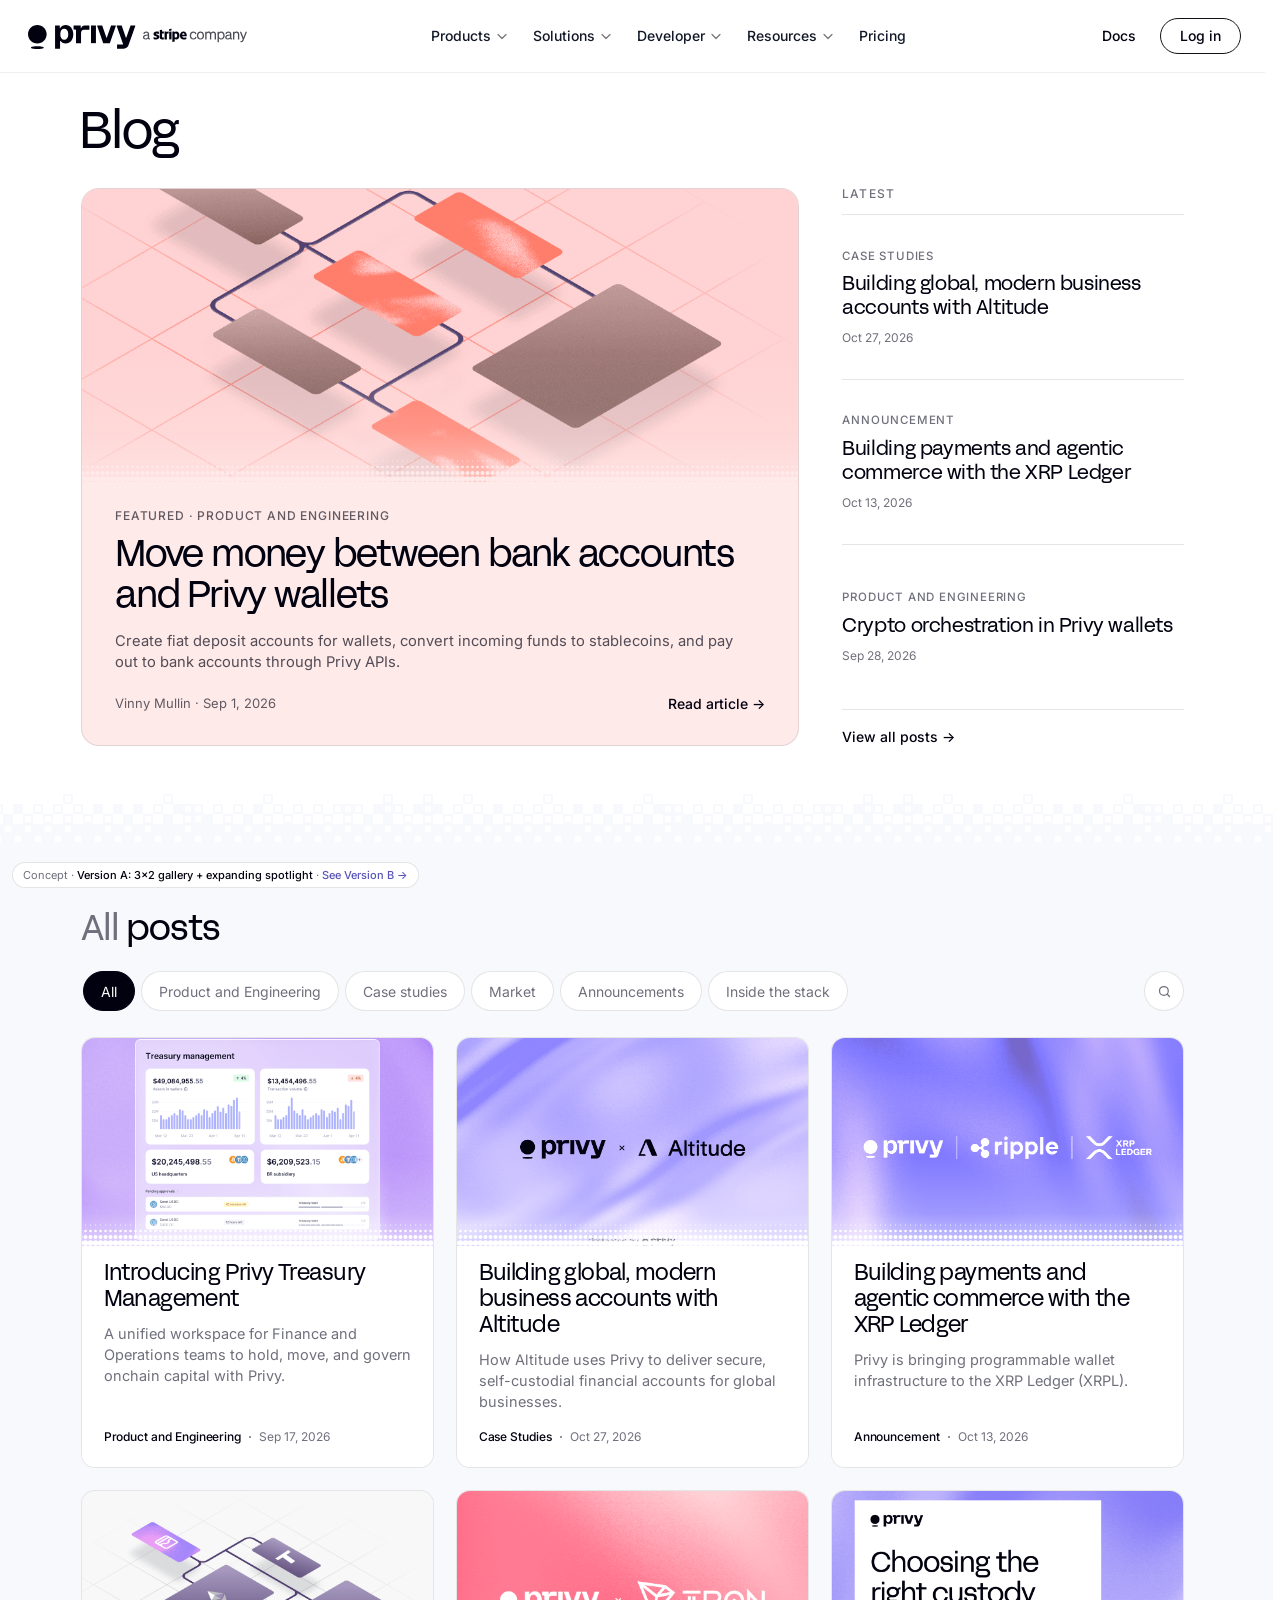
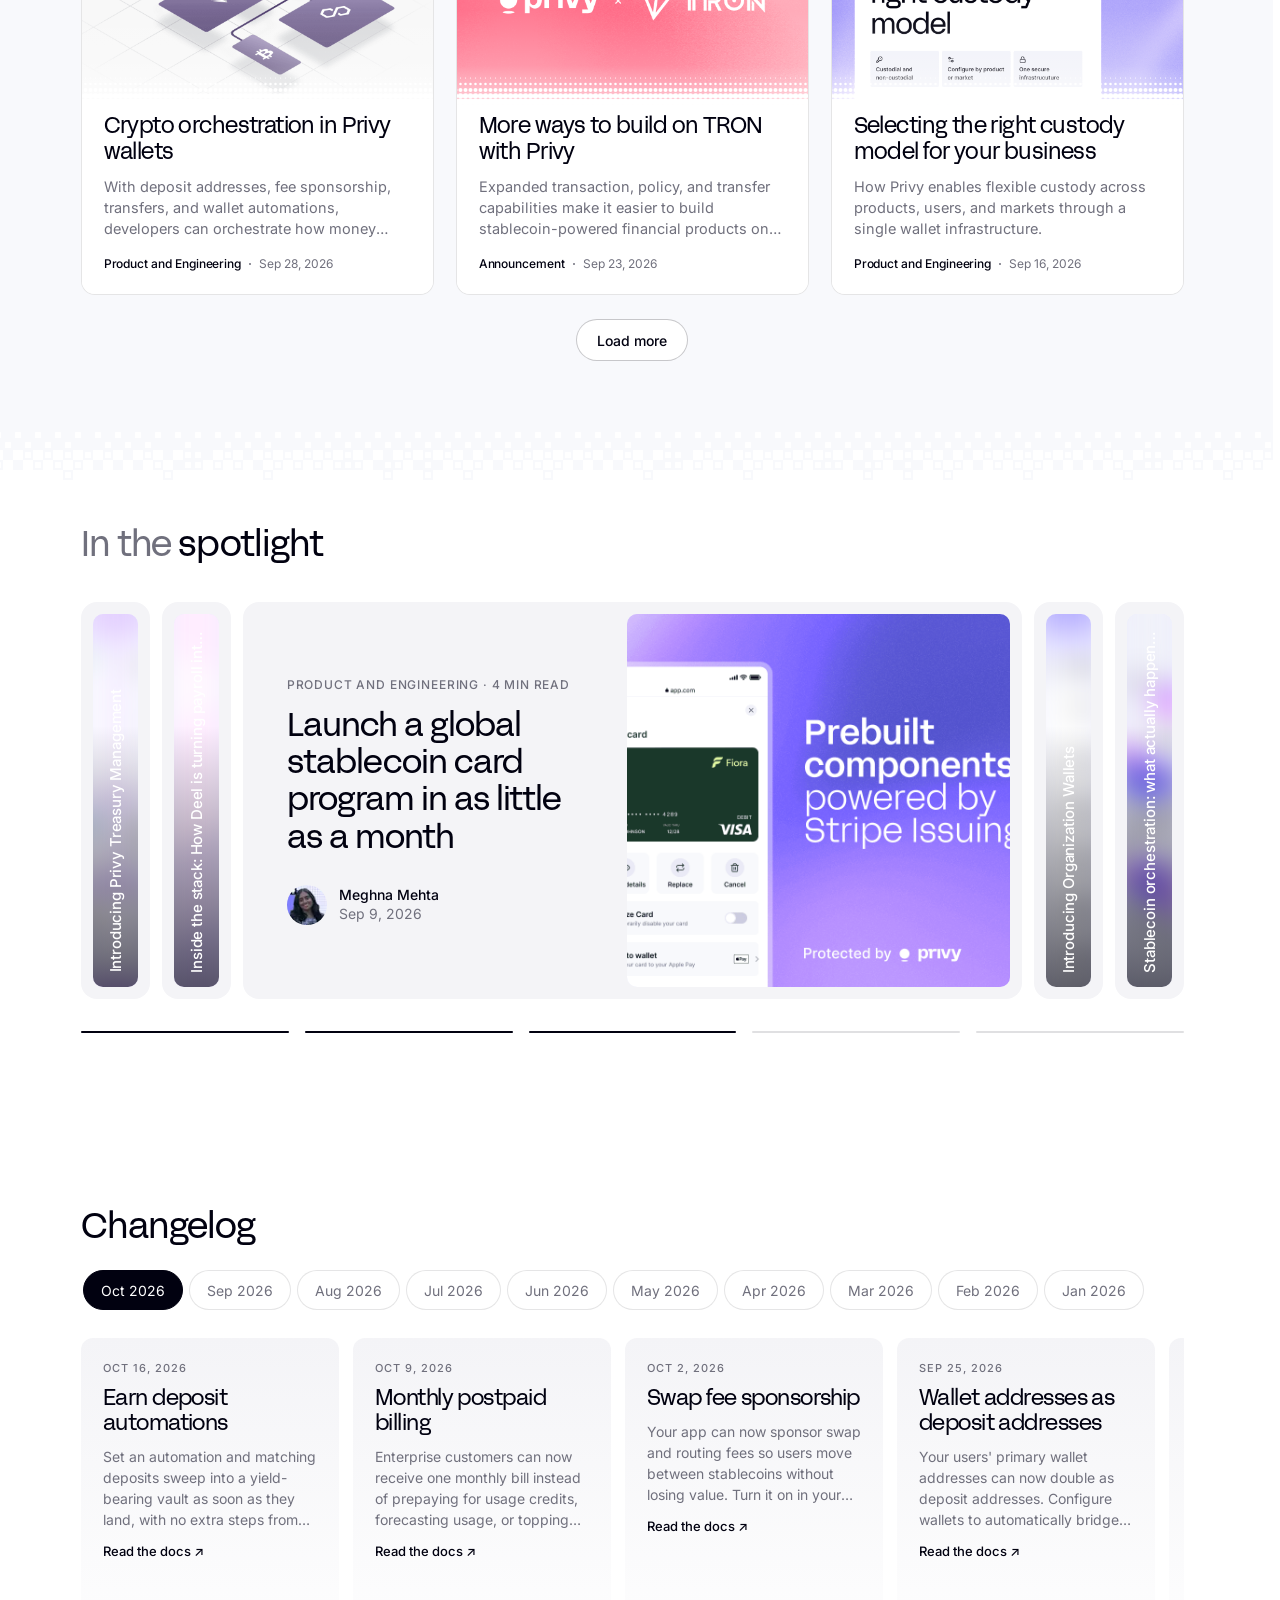
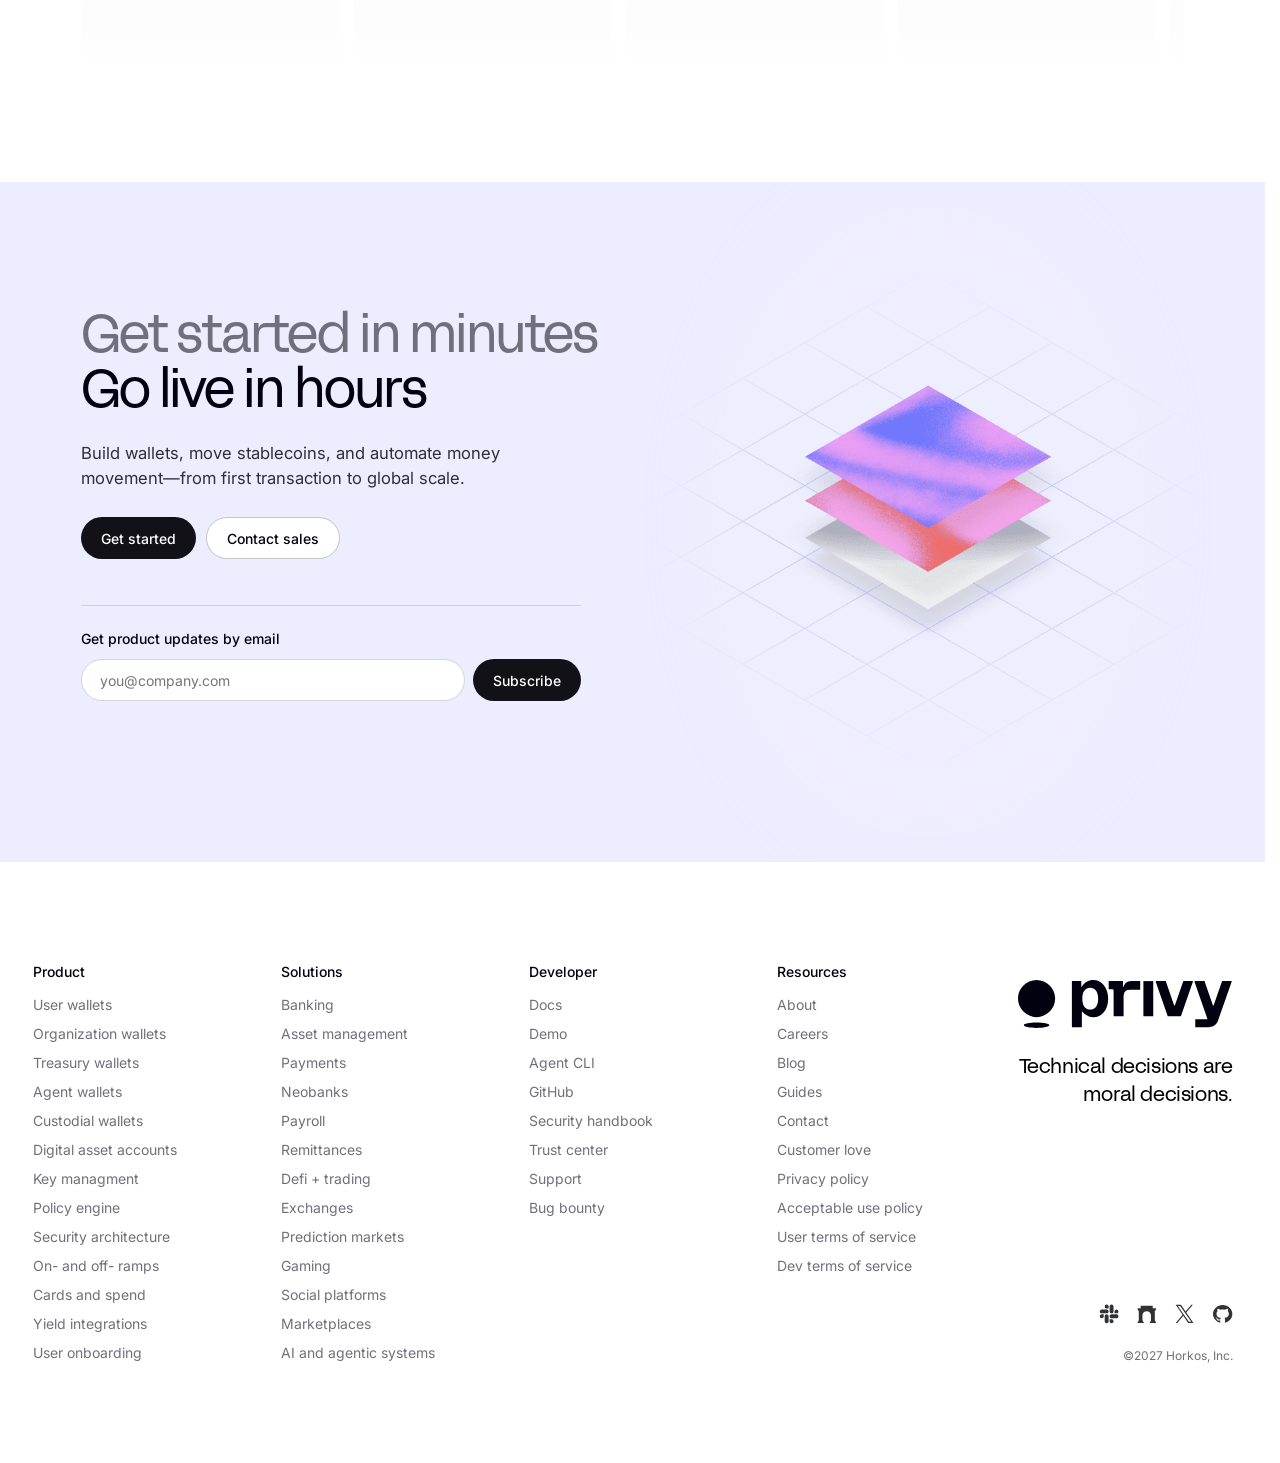
==== index.html @ 44b0c383 "Version A (3x2 gallery + expanding spotlight) and Version B (bento gallery + static spotlight) Built" ====
<!doctype html>
<html lang="en">
<head>
<meta charset="utf-8">
<meta name="viewport" content="width=device-width,initial-scale=1">
<meta name="robots" content="noindex,nofollow">
<title>Privy Blog: Version A</title>
<link rel="icon" href="data:image/svg+xml,%3Csvg xmlns='http://www.w3.org/2000/svg' viewBox='0 0 24 24'%3E%3Ccircle cx='12' cy='10' r='9' fill='%23010110'/%3E%3Cellipse cx='12' cy='22.5' rx='6' ry='1.5' fill='%23010110'/%3E%3C/svg%3E">
<link rel="preconnect" href="https://fonts.googleapis.com">
<link rel="preconnect" href="https://fonts.gstatic.com" crossorigin>
<link href="https://fonts.googleapis.com/css2?family=Inter:wght@400;500;600&display=swap" rel="stylesheet">
<style>
/* FFF Acid Grotesk is loaded from the same file privy.io uses */
@font-face{font-family:"Acid";font-weight:400;font-display:swap;src:url("assets/ext/c9b68c16aaaf.woff2") format("woff2")}
@font-face{font-family:"Acid";font-weight:700;font-display:swap;src:url("assets/ext/5e2c094ff895.woff2") format("woff2")}
:root{
  --ink:#010110;--btn:#111117;--muted:#70707d;--body:#2e2e3d;--line:rgba(1,1,16,.1);
  --soft:#f8f9fc;--wash:#ebecff;--peri:#756dff;--deep:#5954b8;--light:#b9b4f5;--coral:#ff8170;
  --pad:clamp(16px,3.4vw,48px);--content:min(1280px,calc(100vw - 2*var(--pad) - clamp(40px,7vw,120px)));--ease:cubic-bezier(.16,1,.3,1);
  --display:"Acid","Helvetica Neue",Arial,sans-serif;--sans:Inter,system-ui,-apple-system,"Segoe UI",sans-serif;
}
*{box-sizing:border-box}
html{-webkit-text-size-adjust:100%}
body{margin:0;background:#fff;color:var(--ink);font:400 16px/1.5 var(--sans);-webkit-font-smoothing:antialiased;overflow-x:clip}
a{color:inherit;text-decoration:none}
img{display:block;max-width:100%}
button,input{font:inherit;color:inherit}
button{background:none;border:0;padding:0;cursor:pointer}
h1,h2,h3{font-family:var(--display);font-weight:400;margin:0;letter-spacing:-.03em}
p{margin:0}
:focus-visible{outline:2px solid var(--peri);outline-offset:3px;border-radius:4px}
.sr{position:absolute;width:1px;height:1px;overflow:hidden;clip:rect(0 0 0 0);white-space:nowrap}

/* buttons */
.btn{display:inline-flex;align-items:center;justify-content:center;gap:8px;height:42px;padding:0 20px;border-radius:100px;font-size:14px;font-weight:500;white-space:nowrap;transition:transform .5s var(--ease),background .25s,color .25s,border-color .25s}
.btn:hover{transform:translateY(-1px)}
.btn.dark{background:var(--btn);color:#fff}
.btn.dark:hover{background:var(--deep)}
.btn.line{border:1px solid rgba(1,1,16,.22);background:#fff}
.btn.line:hover{border-color:var(--ink)}
.arrow{display:inline-block;transition:transform .5s var(--ease)}
a:hover>.arrow,button:hover>.arrow,.pcard:hover .arrow{transform:translateX(4px)}

/* nav: matches privy.io (measured at 1440px) */
.nav{position:absolute;inset:0 0 auto 0;z-index:50;height:73px;display:flex;align-items:center;justify-content:space-between;padding:0 24px 0 28px;background:#fff;border-bottom:1px solid rgba(0,0,0,.06)}
.nav .logo{margin-top:2px}
.nav .logo svg{display:block;width:219px;height:24px}
@media(min-width:1040px){.nav>nav{margin-right:12px}}
.nav>nav>ul{display:flex;gap:24px;list-style:none;margin:0;padding:0}
.nl{display:inline-flex;align-items:center;gap:4px;height:73px;font:500 14px/20px var(--sans);color:#111827;transition:color .2s}
.nl svg{width:14px;height:14px;transition:transform .25s var(--ease)}
.nav.has-open .nl{color:#a3a3a3}
.nav.has-open .ni.open .nl{color:#111827}
.ni.open .nl svg{transform:rotate(180deg)}
.nav .side{display:flex;align-items:center;gap:24px}
.nav .docs{font:500 14px/14px var(--sans);color:#010110}
.login{display:inline-flex;align-items:center;justify-content:center;width:81px;height:36px;border-radius:100px;border:1px solid #111117;background:#fff;font:500 14px/14px var(--sans);color:#010110;transition:background .2s,color .2s}
.login:hover{background:#111117;color:#fff}
.mega{position:absolute;left:0;right:0;top:100%;background:#fff;border-bottom:1px solid rgba(0,0,0,.06);opacity:0;visibility:hidden;transform:translateY(-4px);transition:opacity .16s,transform .3s var(--ease),visibility .16s;z-index:2}
.ni.open .mega{opacity:1;visibility:visible;transform:none}
.mgrid{display:grid;grid-template-columns:var(--cols)}
.mcol{border-right:1px solid rgba(0,0,0,.06);min-width:0;display:flex;flex-direction:column}
.mcol:last-child{border-right:0}
.mcol h6{margin:0;padding:24px 24px 20px;font:600 12px/20px var(--sans);letter-spacing:1px;text-transform:uppercase;color:#737373;border-bottom:1px solid rgba(0,0,0,.06)}
.mcol:first-child h6,.mcol:first-child .mi{padding-left:32px}
.mi{display:block;padding:16px 24px 20px;transition:background .15s}
.mi:hover{background:#f8f9fc}
.mi b{display:block;font:500 14px/20px var(--sans);color:#111827}
.mi span{display:block;margin-top:2px;font:400 13px/20px var(--sans);color:#737373}
.promos{display:grid;grid-template-columns:1fr 1fr;flex:1}
.promo{display:block;padding:24px}
.promo img{width:100%;aspect-ratio:1.8;object-fit:cover;border-radius:8px;transition:transform .8s var(--ease)}
.promo:hover img{transform:scale(1.02)}
.promo b{display:block;margin-top:20px;font:400 18px/28px var(--sans);letter-spacing:-.2px;color:#010110}
.promo span{display:block;margin-top:4px;font:400 14px/24px var(--sans);color:#737373}
.mstrip{display:flex;align-items:center;gap:12px;min-height:52px;padding:0 24px;background:#f8f9fc;border-top:1px solid rgba(0,0,0,.06);font:500 14px/20px var(--sans);color:#111117}
.mstrip.full{display:block;grid-column:1/-1;padding:16px 32px 20px}
.mstrip.full span{display:block;margin-top:2px;font:400 13px/20px var(--sans);color:#737373}
.scrim{position:fixed;inset:0;z-index:40;background:rgba(1,1,16,.2);opacity:0;pointer-events:none;transition:opacity .2s}
.scrim.on{opacity:1}
.menu{display:none;width:36px;height:36px;border-radius:50%;place-items:center;flex:none}
.menu i{display:block;width:16px;height:1.5px;background:var(--ink);box-shadow:0 5px 0 var(--ink),0 -5px 0 var(--ink)}
.nav .only-menu{display:none}
@media(max-width:1039px){
  .nav .logo svg{width:183px;height:20px}
  .menu{display:grid}
  .nav>nav{position:absolute;left:0;right:0;top:100%;max-height:calc(100vh - 73px);overflow:auto;background:#fff;border-bottom:1px solid rgba(0,0,0,.06);padding:4px 0 12px;display:none}
  .nav.open>nav{display:block}
  .nav>nav>ul{flex-direction:column;gap:0}
  .nl{display:flex;justify-content:space-between;width:100%;height:46px;padding:0 var(--pad);font-size:16px}
  .nav.has-open .nl{color:#111827}
  .mega{position:static;display:none;opacity:1;visibility:visible;transform:none;border:0;background:var(--soft)}
  .ni.open .mega{display:block}
  .mgrid{display:block}
  .mcol{border:0}
  .mcol h6,.mcol:first-child h6{padding:14px var(--pad) 4px;border:0}
  .mi,.mcol:first-child .mi{padding:9px var(--pad)}
  .promo-col,.mstrip{display:none}
  .mstrip.full{display:block;background:none;border:0;padding:9px var(--pad)}
  .nav .only-menu{display:block}
  .nav .only-menu a{display:block;padding:12px var(--pad);font:500 16px/22px var(--sans);color:#111827}
  .scrim{display:none}
}
@media(max-width:560px){.nav{padding:0 12px 0 16px}.nav .docs,.nav .login{display:none}.nav .logo svg{width:164px;height:18px}}
@media(min-width:561px) and (max-width:1039px){.nav .only-menu{display:none}.nav .side{gap:14px}}

/* shared post card: flipped from privy's customer cards. image on top, halftone + fade into white text, hairline border */
.art{position:relative;overflow:hidden;background:var(--wash)}
.art img{position:absolute;left:0;top:0;width:100%;height:100%;object-fit:cover;object-position:50% 50%;transform-origin:50% 40%;transition:transform 1.2s var(--ease)}
.art::after{content:"";position:absolute;inset:auto 0 0 0;height:46%;background:linear-gradient(to bottom,rgba(255,255,255,0),rgba(255,255,255,.22) 55%,rgba(255,255,255,.72) 100%);z-index:1}
.art::before{content:"";position:absolute;inset:auto 0 -1px 0;height:37px;background:#fff;-webkit-mask:var(--halftone) repeat-x bottom/10px 37px;mask:var(--halftone) repeat-x bottom/10px 37px;z-index:2}
.panel{position:relative;z-index:3;background:#fff;color:var(--ink)}
.pcard{position:relative;display:flex;flex-direction:column;background:#fff;border:1px solid var(--line);border-radius:14px;overflow:hidden;color:var(--ink);transition:border-color .3s}
.pcard:hover{border-color:rgba(1,1,16,.28)}
.pcard:hover .art img{transform:scale(1.035)}
.pcard .art{flex:1 1 auto;min-height:0}
.sheet .art img{height:113%}
.tag{display:inline-flex;align-items:center;gap:7px;font-size:12px;font-weight:500;letter-spacing:-.005em}
.date{font-size:12px;color:var(--muted)}
.meta{display:flex;align-items:center;gap:8px;flex-wrap:wrap}
.meta i{width:2px;height:2px;border-radius:50%;background:var(--muted)}

/* top section: title, one featured card, text-only latest list */
#spot{position:relative;background:#fff;overflow:hidden;padding:clamp(100px,12vh,112px) 0 76px}
#field{position:absolute;inset:0;width:100%;height:100%;display:block}
.top{position:relative;z-index:3;width:var(--content);margin:0 auto clamp(20px,2.8vh,28px);pointer-events:none}
.top h1{font-size:clamp(40px,4vw,58px);line-height:1.08;letter-spacing:-.035em;margin-left:-.03em}
.herogrid{position:relative;z-index:2;width:var(--content);margin:0 auto;display:grid;grid-template-columns:minmax(0,2.1fr) minmax(0,1fr);gap:clamp(28px,3.4vw,48px);align-items:stretch}
.fcard{--c:#feeae9;display:flex;flex-direction:column;overflow:hidden;border-radius:18px;border:1px solid var(--line);background:var(--c);color:var(--ink);cursor:pointer;transition:border-color .3s}
.fcard:hover{border-color:rgba(1,1,16,.28)}
.fcard:hover .art img{transform:scale(1.025)}
.fcard .art{flex:none;aspect-ratio:2.35;background:var(--c)}
.fcard .art::after{background:linear-gradient(to bottom,transparent,color-mix(in srgb,var(--c) 22%,transparent) 55%,color-mix(in srgb,var(--c) 72%,transparent))}
.fcard .art::before{background:var(--c)}
.ftext{padding:clamp(10px,1vw,14px) clamp(22px,2.6vw,36px) clamp(22px,2.4vw,32px)}
.eyebrow{font-size:12px;font-weight:500;letter-spacing:.07em;text-transform:uppercase;color:rgba(1,1,16,.62)}
.ftext h3{font-size:clamp(28px,2.9vw,40px);line-height:1.1;letter-spacing:-.033em;margin:12px 0 12px}
.ftext p{font-size:clamp(14px,1.15vw,16px);line-height:1.45;color:rgba(1,1,16,.68);max-width:42em}
.ffoot{display:flex;align-items:center;justify-content:space-between;gap:14px;flex-wrap:wrap;margin-top:20px;font-size:13px;color:rgba(1,1,16,.62)}
.ffoot .readmore{font-size:14px;font-weight:500;color:var(--ink);white-space:nowrap}
.latest{display:flex;flex-direction:column;min-width:0}
.latest>h2{font:500 12px/1 var(--sans);letter-spacing:.09em;text-transform:uppercase;color:var(--muted);padding:0 0 14px;border-bottom:1px solid var(--line)}
.litem{display:flex;flex-direction:column;justify-content:center;flex:1 1 0;padding:clamp(14px,1.4vw,18px) 0;border-bottom:1px solid var(--line);color:var(--ink);cursor:pointer}
.litem .eyebrow{color:var(--muted);font-size:11.5px}
.litem h3{font-size:clamp(18px,1.55vw,22px);line-height:1.22;letter-spacing:-.02em;margin:8px 0 8px;transition:color .2s}
.litem:hover h3{color:var(--deep)}
.litem .date{display:block}
.viewall{display:block;padding-top:clamp(14px,1.4vw,18px);font-size:14px;font-weight:500;line-height:1.3}
@media(max-width:900px){.herogrid{grid-template-columns:1fr}.fcard .art{aspect-ratio:1.7}}
@media(max-width:760px){:root{--content:calc(100vw - 2*var(--pad))}}

/* posts: flat bento */
#wall{padding:clamp(28px,3.4vw,48px) 0 clamp(48px,6vw,80px);width:var(--content);margin:0 auto}
.wrow{display:flex;align-items:flex-end;justify-content:space-between;gap:24px;flex-wrap:wrap}
.wrow h2{font-size:clamp(28px,2.8vw,40px);line-height:1.08;letter-spacing:-.03em}
.wrow h2 em{font-style:normal;color:var(--muted)}
.search{display:flex;align-items:center;gap:9px;height:42px;width:min(300px,100%);padding:0 16px;background:#fff;border:1px solid var(--line);border-radius:100px;transition:border-color .25s}
.search:focus-within{border-color:var(--ink)}
.search input{border:0;background:none;outline:0;flex:1;min-width:0;font-size:14px}
.chips{display:flex;gap:6px;margin:18px 0 24px;overflow-x:auto;scrollbar-width:none;padding:2px}
.chips::-webkit-scrollbar{display:none}
.chip{display:inline-flex;align-items:center;gap:7px;height:34px;padding:0 14px;border-radius:100px;font-size:13px;color:var(--muted);background:#fff;border:1px solid var(--line);white-space:nowrap;transition:color .2s,background .2s,border-color .2s}
.chip:hover{color:var(--ink);border-color:rgba(1,1,16,.26)}
.chip[aria-pressed=true]{background:var(--ink);border-color:var(--ink);color:#fff}
.bento{display:grid;grid-template-columns:repeat(3,minmax(0,1fr));gap:clamp(16px,1.7vw,24px);transition:opacity .18s}
.bento.swap{opacity:0}
.tile{min-width:0}
.tile .pcard{width:100%;height:100%;cursor:pointer}
.tile .art{flex:none;aspect-ratio:1.6}
.tile .panel{flex:1;display:flex;flex-direction:column;padding:4px clamp(18px,1.7vw,24px) clamp(18px,1.7vw,22px)}
.tile h3{font-size:clamp(20px,1.75vw,25px);line-height:1.16;letter-spacing:-.026em;margin:0 0 9px}
.tile p{color:var(--muted);font-size:14.5px;line-height:1.45;margin-bottom:16px;display:-webkit-box;-webkit-line-clamp:3;-webkit-box-orient:vertical;overflow:hidden}
.tile .meta{margin-top:auto}
@media(max-width:959px){.bento{grid-template-columns:repeat(2,minmax(0,1fr))}}
@media(max-width:599px){.bento{grid-template-columns:minmax(0,1fr)}}
.more{display:flex;justify-content:center;margin-top:24px}
.none{color:var(--muted);font-size:15px;text-align:center;padding:48px 0}
.none[hidden],.more[hidden]{display:none}

/* flow sections */
.sec{padding:clamp(72px,10vw,136px) 0;width:var(--content);margin:0 auto}
.head{display:flex;align-items:flex-end;justify-content:space-between;gap:24px;margin-bottom:clamp(28px,4vw,48px);flex-wrap:wrap}
.head h2{font-size:clamp(28px,2.8vw,40px);line-height:1.08;letter-spacing:-.03em}
.head h2 em{font-style:normal;color:var(--muted)}
.head a{font-size:14px;font-weight:500;white-space:nowrap}
.reveal{opacity:0;transform:translateY(26px);transition:opacity 1s ease,transform 1.3s var(--ease);transition-delay:var(--d,0ms)}
.reveal.in{opacity:1;transform:none}

/* changelog */
.clog{position:relative}
.month{display:inline-block;background:var(--ink);color:#fff;font-size:12px;font-weight:500;letter-spacing:.11em;padding:7px 16px;border-radius:100px}
.rail{position:relative;margin-top:20px;display:grid;grid-template-columns:repeat(4,minmax(258px,1fr));gap:14px;overflow-x:auto;padding:0 0 14px;scrollbar-width:none;cursor:grab}
.rail::-webkit-scrollbar{display:none}
.rail.drag{cursor:grabbing;user-select:none}
.tick{position:relative;padding-top:30px}
.tick::before{content:"";position:absolute;left:0;right:-14px;top:5px;height:1px;background:rgba(1,1,16,.2);transform:scaleX(0);transform-origin:left;transition:transform 1.3s var(--ease);transition-delay:var(--d)}
.tick::after{content:"";position:absolute;left:0;top:0;width:11px;height:11px;border-radius:50%;background:var(--ink);transform:scale(0);transition:transform .7s var(--ease);transition-delay:var(--d)}
.rail.in .tick::before{transform:none}.rail.in .tick::after{transform:none}
.log{height:100%;padding:22px;border-radius:12px;background:linear-gradient(to bottom,#f4f4f7,rgba(244,244,247,0));opacity:0;transform:translateY(16px);transition:opacity .9s ease,transform 1.1s var(--ease);transition-delay:calc(var(--d) + 120ms)}
.rail.in .log{opacity:1;transform:none}
.log small{display:block;font-size:11px;font-weight:500;letter-spacing:.09em;color:var(--muted);margin-bottom:10px}
.log h3{font-size:22px;line-height:1.14;letter-spacing:-.025em;margin-bottom:9px}
.log p{font-size:14px;color:var(--muted);line-height:1.5}

/* stack + cta */
.cta{background:#ecedff;overflow:hidden}
.cta-in{width:var(--content);margin:0 auto;padding:clamp(48px,6vw,84px) 0;display:grid;grid-template-columns:1.05fr .95fr;gap:24px;align-items:center}
.cta h2{font-size:clamp(36px,4.1vw,62px);line-height:1.04;letter-spacing:-.04em}
.cta h2 em{font-style:normal;color:var(--muted)}
.cta p{margin:20px 0 26px;font-size:clamp(16px,1.3vw,19px);color:var(--body);max-width:30em}
.acts{display:flex;gap:10px;flex-wrap:wrap}
.news{margin-top:clamp(30px,3.6vw,46px);padding-top:22px;border-top:1px solid rgba(1,1,16,.12);max-width:500px}
.news label{display:block;font-size:14px;font-weight:500;margin-bottom:10px}
.news form{display:flex;gap:8px}
.news input{flex:1;min-width:0;height:42px;padding:0 18px;border-radius:100px;border:1px solid rgba(1,1,16,.16);background:#fff;outline:0;font-size:14px;transition:border-color .25s}
.news input:focus{border-color:var(--ink)}
.news output{display:block;font-size:13px;color:var(--deep);margin-top:9px;min-height:20px}
.stack{position:relative;aspect-ratio:1;max-height:640px;justify-self:center;width:100%;max-width:640px}
.stack img{position:absolute;left:50%;top:50%;width:112%;max-width:none;transform:translate(-50%,-50%);-webkit-mask:radial-gradient(closest-side,#000 62%,transparent);mask:radial-gradient(closest-side,#000 62%,transparent)}
@media(max-width:820px){.cta-in{grid-template-columns:1fr}.stack{max-width:380px}}

/* footer */
footer{background:#fff;padding:clamp(48px,6vw,80px) 0 28px;width:var(--content);margin:0 auto}
.fgrid{display:grid;grid-template-columns:repeat(4,1fr);gap:28px 24px;font-size:14px}
.fgrid h4{margin:0 0 12px;font:500 14px var(--sans)}
.fgrid a{display:block;color:var(--muted);padding:3px 0;transition:color .2s}.fgrid a:hover{color:var(--ink)}
@media(max-width:640px){.fgrid{grid-template-columns:1fr 1fr}}
.fbot{display:flex;justify-content:space-between;gap:16px;flex-wrap:wrap;align-items:flex-end;margin-top:clamp(36px,5vw,64px)}
.fbot .big{display:flex;align-items:center;gap:12px;font:400 clamp(20px,2.2vw,30px)/1.1 var(--display);letter-spacing:-.025em}
.fbot small{color:var(--muted);font-size:13px}
.note{position:fixed;left:12px;bottom:12px;z-index:45;font-size:11px;color:var(--muted);background:rgba(255,255,255,.9);border:1px solid var(--line);padding:4px 10px;border-radius:100px;pointer-events:none}

/* post sheet */
dialog.sheet{position:fixed;inset:0;margin:auto;padding:0;width:min(780px,calc(100vw - 24px));max-height:calc(100vh - 24px);background:#fff;border:1px solid var(--line);border-radius:18px;overflow:auto;color:var(--ink);opacity:0;transform:translateY(34px) scale(.965);transition:opacity .35s,transform .75s var(--ease)}
dialog.sheet.on{opacity:1;transform:none}
dialog.sheet::backdrop{background:rgba(1,1,16,.42);opacity:0;transition:opacity .4s}
dialog.sheet.on::backdrop{opacity:1}
.sheet .art{aspect-ratio:1.75}
.sheet .panel{padding:2px clamp(20px,4vw,44px) 0}
.sheet .panel h2{margin-top:0}
.sheet .inner{padding:14px clamp(20px,4vw,44px) clamp(22px,4vw,40px)}
.sheet h2{font-size:clamp(30px,4.2vw,50px);line-height:1.04;margin:13px 0 12px;letter-spacing:-.04em}
.sheet .lede{font-size:clamp(16px,1.5vw,19px);color:var(--body);line-height:1.45}
.sheet .go{margin-top:20px}
.sheet .next{margin-top:clamp(22px,3vw,32px);padding-top:18px;border-top:1px solid var(--line)}
.sheet .next h3{font:500 13px var(--sans);letter-spacing:0;color:var(--muted);margin-bottom:10px}
.opts{display:grid;grid-template-columns:repeat(3,1fr);gap:8px}
.opt{display:block;padding:13px 15px;border:1px solid var(--line);border-radius:12px;transition:border-color .25s,background .25s}
.opt:hover{border-color:var(--ink)}
.opt b{display:block;font:400 18px/1.2 var(--display);letter-spacing:-.02em;margin-bottom:3px}
.opt span{font-size:12px;color:var(--muted);line-height:1.35;display:block}
.opt.first{background:var(--wash);border-color:transparent}
@media(max-width:560px){.opts{grid-template-columns:1fr}}
.close{position:absolute;right:12px;top:12px;z-index:6;width:36px;height:36px;border-radius:50%;background:rgba(255,255,255,.92);display:grid;place-items:center;font-size:16px;border:1px solid var(--line)}
@media(prefers-reduced-motion:reduce){*{animation-duration:.01ms!important;transition-duration:.01ms!important;animation-delay:0ms!important}.strip{animation:none}}

/* pop-up search (from Julian's privy-blog-search) */
html{scrollbar-gutter:stable}
.wrow{position:relative}
button.search{cursor:text;text-align:left}
button.search .sph{color:#757575;font-size:14px}
.overlay{position:absolute;top:0;left:0;right:0;max-height:min(560px,calc(100vh - 160px));background:#fff;border:1px solid rgba(117,109,255,.28);border-radius:20px;box-shadow:0 14px 44px rgba(117,109,255,.18),0 2px 6px rgba(117,109,255,.06);overflow:hidden;z-index:61;display:flex;flex-direction:column;opacity:0;visibility:hidden;transform:translateY(-8px);transition:opacity .18s,transform .18s,visibility .18s;text-align:left}
.overlay.open{opacity:1;visibility:visible;transform:none;transition:opacity .18s,transform .18s,visibility 0s}
.dim{position:fixed;inset:0;background:rgba(1,1,16,.28);z-index:60;opacity:0;visibility:hidden;transition:opacity .18s,visibility .18s}
body.searching{overflow:hidden}
body.searching .dim{opacity:1;visibility:visible}
.o-row{display:flex;align-items:center;gap:18px;height:84px;padding:0 40px;color:#010110}
.o-row svg{flex:none}
.o-row input{flex:1;border:0;outline:0;font:400 19px var(--sans);color:#010110;background:none;min-width:0}
.o-row input::placeholder{color:#7a7a86}
.o-body{display:none;overflow-y:auto;min-height:0;padding:6px 24px 12px;border-top:1px solid rgba(117,109,255,.14);overscroll-behavior:contain}
.overlay.has-q .o-body{display:block}
.result{display:flex;justify-content:space-between;align-items:baseline;gap:16px;padding:14px 16px;border-radius:12px;cursor:pointer;font-size:16px;color:#010110;transition:background .12s}
.result:hover,.result.sel{background:#f1f0ff}
.result.sel{box-shadow:inset 3px 0 0 #756dff}
.result small{font-size:10px;letter-spacing:.06em;text-transform:uppercase;color:#8a8a96;white-space:nowrap}
.result mark{background:rgba(117,109,255,.18);color:inherit;border-radius:3px;padding:0 1px}
.empty{color:#7a7a86;font-size:15px;padding:14px 16px}
@media(max-width:760px){.o-row{padding:0 20px;height:68px}.o-row input{font-size:17px}.o-body{padding-left:12px;padding-right:12px}}

/* search trigger: Julian's round icon */
.wrow .icon-btn{flex:none;width:38px;height:38px;border-radius:50%;border:1px solid #e3e3e3;background:#fafafa;display:grid;place-items:center;cursor:pointer;color:#555;transition:background .2s,color .2s}
.wrow .icon-btn:hover{background:#f0f0f0;color:#111}

/* spotlight carousel: full-bleed image cards + numbered timer */
.spot{padding:clamp(56px,7vw,96px) 0 clamp(40px,5vw,64px);overflow:hidden}
.spot .head{width:var(--content);margin:0 auto clamp(24px,3vw,36px)}
.sptrack{display:flex;gap:24px;padding-left:calc((100% - var(--content))/2);transition:transform .9s var(--ease);will-change:transform}
.spcard{position:relative;flex:none;width:var(--content);display:grid;grid-template-columns:minmax(0,.85fr) minmax(0,1.15fr);gap:clamp(16px,2vw,28px);padding:12px;border-radius:16px;background:#f4f4f7;color:var(--ink);opacity:.35;transition:opacity .7s ease}
.spcard.on{opacity:1}
.spcard:not(.on){cursor:pointer}
.sptext{order:0;display:flex;flex-direction:column;justify-content:center;padding:clamp(20px,3.4vw,52px)}
.sptext .eyebrow{color:var(--muted)}
.sptext h3{font-size:clamp(26px,2.6vw,38px);line-height:1.12;letter-spacing:-.03em;margin:16px 0 26px;transition:color .2s}
.spcard.on:hover h3{color:var(--deep)}
.spby{display:flex;align-items:center;gap:12px;font-size:14px;line-height:1.35}
.spby img{width:40px;height:40px;border-radius:50%;object-fit:cover;background:var(--wash)}
.spby b{display:block;font-weight:500}
.spby span{color:var(--muted)}
.spimg{order:1;position:relative;border-radius:10px;overflow:hidden;aspect-ratio:1.6;background:var(--wash)}
.spimg img{position:absolute;inset:0;width:100%;height:100%;object-fit:cover;transition:transform 1.2s var(--ease)}
.spcard.on:hover .spimg img{transform:scale(1.03)}
@media(max-width:820px){.spcard{grid-template-columns:1fr}.spimg{order:-1}.sptext{padding:20px 12px 16px}}
.spfoot{width:var(--content);margin:22px auto 0;display:flex;align-items:center;gap:24px}
.spbars{flex:1;display:flex;gap:16px}
.spbar{flex:1;height:22px;display:flex;align-items:center;cursor:pointer}
.spbar i{position:relative;display:block;width:100%;height:2px;background:rgba(1,1,16,.12);overflow:hidden;border-radius:2px}
.spbar i::after{content:"";position:absolute;inset:0;background:var(--ink);transform:scaleX(0);transform-origin:left}
.spbar.done i::after{transform:none}
.spbar.on i::after{animation:spfill var(--spdur,7s) linear forwards}
.spot:hover .spbar.on i::after,.spot:focus-within .spbar.on i::after,.spot.paused .spbar.on i::after{animation-play-state:paused}
@keyframes spfill{to{transform:none}}
@media(max-width:820px){.spbars{gap:8px}}

/* changelog: full timeline, scrolls sideways, jump by month */
.clog .head{margin-bottom:20px}
.months{display:flex;gap:6px;overflow-x:auto;scrollbar-width:none;padding:2px;margin-bottom:6px}
.months::-webkit-scrollbar{display:none}
.months .chip span{font-size:11px;opacity:.55}
.rail{grid-template-columns:none;grid-auto-flow:column;grid-auto-columns:minmax(258px,calc((100% - 42px)/4));scroll-behavior:smooth;margin-top:26px}
.rail.drag{scroll-behavior:auto}
.tick .mtag{position:absolute;left:18px;top:-3px;font-size:11px;font-weight:500;letter-spacing:.09em;text-transform:uppercase;color:var(--ink);background:#fff;padding:0 8px 0 0;opacity:0;transition:opacity .6s ease}
.rail.in .tick .mtag{opacity:1}
a.log{display:block;color:inherit;transition:background .25s}
a.log:hover{background:linear-gradient(to bottom,#ebecff,rgba(235,236,255,0))}
a.log:hover h3{color:var(--deep)}
.log p{display:-webkit-box;-webkit-line-clamp:4;-webkit-box-orient:vertical;overflow:hidden}
.log .go{display:inline-block;margin-top:12px;font-size:13px;font-weight:500;color:var(--ink)}

/* search lives on the chip row */
.crow{position:relative;display:flex;align-items:center;gap:12px;margin:18px 0 24px}
.crow .chips{flex:1;min-width:0;margin:0}
.crow .icon-btn{flex:none;width:34px;height:34px;border-radius:50%;border:1px solid var(--line);background:#fff;display:grid;place-items:center;color:var(--muted);cursor:pointer;transition:color .2s,border-color .2s}
.crow .icon-btn:hover{color:var(--ink);border-color:rgba(1,1,16,.26)}
.crow .icon-btn svg{width:15px;height:15px}
.crow .overlay{top:calc(50% - 17px);border-radius:17px;border-color:rgba(1,1,16,.1);box-shadow:0 10px 30px rgba(1,1,16,.08),0 1px 3px rgba(1,1,16,.04)}
.crow .o-row{height:32px;padding:0 14px;gap:10px}
.crow .o-row svg{width:15px;height:15px;color:var(--muted)}
.crow .o-row input{font-size:13px}
.crow .overlay.has-q{border-radius:17px}
@media(max-width:760px){.crow .o-row{height:32px;padding:0 14px}.crow .o-row input{font-size:16px}}
.crow .o-body{border-top-color:rgba(1,1,16,.06);padding:6px 10px 10px}
.crow .result{border-radius:12px;padding:12px 14px}
.crow .result:hover,.crow .result.sel{background:rgba(117,109,255,.05);box-shadow:none}
.crow .result mark{background:rgba(117,109,255,.12)}
body.searching .dim{background:rgba(1,1,16,.16)}
/* changelog: no timeline line, dots or month tags */
.clog .tick{padding-top:0}
.clog .tick::before,.clog .tick::after,.clog .tick .mtag{display:none}

/* Privy-style section separation: tinted band with dithered grid edges */
#field{display:none}
#spot{padding-bottom:56px}
#wall{position:relative;padding-top:calc(70px + clamp(28px,3.4vw,48px));padding-bottom:calc(70px + clamp(48px,6vw,80px));border-image:conic-gradient(#f8f9fc 0 0) fill 0//0 100vmax}
#wall::before,#wall::after{content:"";position:absolute;left:calc(50% - 50vw);width:100vw;height:70px;background-repeat:repeat-x;background-size:480px 70px;pointer-events:none}
#wall::before{top:0;background-image:url("assets/img/band-down.svg")}
#wall::after{bottom:0;background-image:url("assets/img/band-up.svg")}
/* taller chips; search bar matches */
.chip{height:40px;padding:0 17px;font-size:14px}
.crow .icon-btn{width:40px;height:40px}
.crow .overlay{top:calc(50% - 26px);border-radius:24px}
.crow .overlay.has-q{border-radius:24px}
.crow .o-row{height:50px;padding:0 22px;gap:12px}
.crow .o-row svg{width:17px;height:17px}
.crow .o-row input{font-size:15px}

/* roll-out: the search bar unrolls leftward out of the round search button and fades out on close.
   The clip starts on the button's exact 40px footprint (the bar is 52px tall, centred on the 40px row). */
.crow .overlay,.crow .overlay.open{transition:none;transform:none}
.crow .overlay.open{animation:roll .38s cubic-bezier(.2,.8,.2,1),shadow-in .22s .3s ease-out backwards}
.crow .overlay.open .o-row>*{animation:sshow .2s .18s ease-out backwards}
.crow .overlay.closing{animation:fade-out .18s ease-in forwards} /* closing just fades the bar out */
@keyframes roll{from{clip-path:inset(6px 0 calc(100% - 46px) calc(100% - 40px) round 20px)}to{clip-path:inset(0 round 24px)}}
@keyframes shadow-in{from{box-shadow:none}}
@keyframes sshow{from{opacity:0}}
@keyframes fade-out{to{opacity:0}}
/* close X, right-aligned in the bar */
.crow .o-row{padding-right:9px}
.o-x{flex:none;width:32px;height:32px;border-radius:50%;display:grid;place-items:center;color:var(--muted);cursor:pointer;transition:background .2s,color .2s}
.o-x:hover{background:#f4f4f7;color:var(--ink)}
.crow .o-row .o-x svg{width:14px;height:14px;color:inherit}

/* one section rhythm: every gap between sections is 2 x --sgap (176px on desktop). Each side of a
   boundary gets --sgap; where a 70px dithered band forms the boundary it sits centred in that gap. */
:root{--sgap:clamp(56px,6.5vw,88px);--band:70px}
#spot{padding-bottom:calc(var(--sgap) - var(--band)/2)}
#wall{padding-top:calc(var(--sgap) + var(--band)/2);padding-bottom:calc(var(--sgap) + var(--band)/2)}
#wall .more{margin-top:24px}
#spotlight{padding-top:calc(var(--sgap) - var(--band)/2);padding-bottom:var(--sgap)}
.sec.clog{padding-top:var(--sgap);padding-bottom:var(--sgap)}
.cta-in{padding:var(--sgap) 0}

/* Version A: expanding spotlight. Five stories sit side by side; the open one widens, the rest
   collapse to image strips. Timer bars still auto-advance; hovering a strip opens it and pauses. */
.exp{--tw:clamp(300px,30vw,400px);--strip:clamp(56px,5.4vw,76px)}
.exp .sptrack{width:var(--content);margin:0 auto;padding:0;gap:12px;height:clamp(360px,31vw,440px);transform:none!important}
.exp .spcard{display:block;flex:0 0 var(--strip);width:auto;min-width:0;padding:0;overflow:hidden;opacity:1;transition:flex-grow .8s var(--ease)}
.exp .spcard.on{flex-grow:1}
.exp .spimg{position:absolute;inset:12px;aspect-ratio:auto;transition:left .8s var(--ease)}
.exp .spcard.on .spimg{left:var(--tw)}
.exp .spcard:not(.on) .spimg img{transform:scale(1.4);filter:blur(10px) saturate(1.2)}
.exp .spimg img{transition:transform 1.2s var(--ease),filter .6s}
.exp .sptext{position:absolute;left:0;top:0;bottom:0;width:var(--tw);opacity:0;visibility:hidden;transition:opacity .25s,visibility .25s}
.exp .spcard.on .sptext{opacity:1;visibility:visible;transition:opacity .5s .35s,visibility 0s}
.exp .spcard::before{content:"";position:absolute;inset:12px;border-radius:10px;z-index:1;background:linear-gradient(to top,rgba(1,1,16,.62),rgba(1,1,16,0) 70%);transition:opacity .4s;pointer-events:none}
.exp .spcard::after{content:attr(data-title);position:absolute;left:50%;bottom:26px;max-height:calc(100% - 52px);z-index:2;writing-mode:vertical-rl;transform:translateX(-50%) rotate(180deg);color:#fff;font-size:15px;font-weight:500;line-height:1.2;letter-spacing:-.01em;white-space:nowrap;overflow:hidden;text-overflow:ellipsis;transition:opacity .4s;pointer-events:none}
.exp .spcard.on::before,.exp .spcard.on::after{opacity:0}
.exp .spcard:not(.on):hover::before{background:linear-gradient(to top,rgba(89,84,184,.8),rgba(89,84,184,0) 75%)}
@media(max-width:820px){
  .exp .sptrack{flex-direction:column;height:auto;gap:10px}
  .exp .spcard{flex:none;height:64px}
  .exp .spcard.on{height:auto}
  .exp .spcard.on .spimg{position:relative;inset:auto;left:auto;aspect-ratio:1.6;margin:12px 12px 0}
  .exp .spcard.on .sptext{position:relative;width:auto;padding:20px 12px 16px}
  .exp .spcard::after{left:24px;right:24px;bottom:auto;top:50%;max-height:none;writing-mode:horizontal-tb;transform:translateY(-50%)}
}
.vnote{pointer-events:auto}.vnote b{font-weight:500;color:var(--ink)}.vnote a{color:var(--deep);font-weight:500}
</style>
<link rel="stylesheet" href="assets/footer.css?v=3820a8a8">
</head>
<body>

<svg width="0" height="0" style="position:absolute" aria-hidden="true"><defs>
<symbol id="wordmark" viewBox="0 0 219 24"><g fill="currentColor"><path d="M78.773 12.779L78.446 12.779L74.198.5L69.222.5L69.222 1.008L75.215 18.154L81.823 18.154L87.818 1.008L87.818.5L83.058.5L78.771 12.778L78.773 12.778Z"/><path d="M67.934.5L62.986.5L62.986 18.152L67.934 18.152L67.934.5Z"/><path d="M102.533.476L107.293.476L107.293.988C107.293.988 100.748 19.716 100.617 20.084C99.645 22.844 97.641 23.708 95.069 23.708L89.044 23.708L89.044 19.619L95.209 19.619L88.699.991L88.699.48L93.675.48L97.923 12.76L98.25 12.76L102.537.478L102.533.478ZM45.284 9.305C45.284 14.757 42.228 18.606 37.76 18.606C35.304 18.606 33.33 17.044 32.485 16.019C32.452 15.98 32.418 15.932 32.384 15.886L32.077 15.886L32.077 23.703L27.065 23.703L27.065.498L31.782.498L31.782 3.288L32.086 3.288C33.398 1.142 35.5 0 37.75 0C42.077 0 45.284 3.853 45.284 9.305ZM40.275 9.307C40.275 5.685 38.586 3.834 36.254 3.834C33.922 3.834 32.312 5.645 32.312 9.307C32.312 12.968 33.922 14.779 36.254 14.779C38.625 14.779 40.275 12.929 40.275 9.307ZM57.714.478L61.386.478L61.386 4.859L56.136 4.859C53.703 4.859 53.042 6.345 53.042 8.769L53.042 18.134L48.031 18.134L48.031 8.52L48.012 8.52L48.012 5.151C47.945 4.72 47.686 4.534 47.158 4.534L45.557 4.534L45.557.48L52.731.48L52.731 3.288L53.029 3.288C53.9.865 55.391.478 57.714.478Z"/><path d="M9.329 18.594C14.48 18.594 18.658 14.431 18.658 9.297C18.658 4.163 14.48 0 9.329 0C4.178 0 0 4.163 0 9.297C0 14.431 4.178 18.594 9.329 18.594ZM9.329 24C12.85 24 15.704 23.401 15.704 22.667C15.704 21.932 12.851 21.334 9.329 21.334C5.806 21.334 2.953 21.932 2.953 22.667C2.953 23.401 5.806 24 9.329 24Z"/></g>
<path opacity=".7" fill="currentColor" d="M117.553 14.579C116.141 14.579 114.996 13.745 114.996 12.343C114.996 10.794 116.2 10.153 117.94 9.795L119.827 9.408L119.827 9.08C119.827 8.186 119.337 7.679 118.296 7.679C117.315 7.679 116.735 8.141 116.498 9.005L115.234 8.678C115.606 7.411 116.75 6.502 118.341 6.502C120.08 6.502 121.151 7.351 121.151 9.02L121.151 12.821C121.151 13.327 121.463 13.491 121.983 13.372L121.983 14.445C120.794 14.594 120.11 14.311 119.946 13.566C119.471 14.177 118.608 14.579 117.553 14.579ZM119.827 11.792L119.827 10.451L118.311 10.779C117.122 11.017 116.319 11.345 116.319 12.284C116.319 13.044 116.869 13.491 117.717 13.491C118.861 13.491 119.827 12.791 119.827 11.792ZM163.077 10.555C163.077 12.329 164.028 13.431 165.411 13.431C166.481 13.431 167.12 12.746 167.343 11.777L168.533 12.329C168.161 13.625 167.031 14.609 165.411 14.609C163.24 14.609 161.739 12.955 161.739 10.555C161.739 8.141 163.24 6.502 165.411 6.502C167.031 6.502 168.131 7.441 168.503 8.737L167.343 9.318C167.12 8.365 166.481 7.664 165.411 7.664C164.028 7.664 163.077 8.767 163.077 10.555ZM176.093 10.555C176.093 12.97 174.606 14.609 172.48 14.609C170.354 14.609 168.868 12.97 168.868 10.555C168.868 8.141 170.354 6.502 172.48 6.502C174.606 6.502 176.093 8.141 176.093 10.555ZM170.22 10.555C170.22 12.329 171.112 13.461 172.48 13.461C173.848 13.461 174.74 12.329 174.74 10.555C174.74 8.767 173.848 7.634 172.48 7.634C171.112 7.634 170.22 8.767 170.22 10.555ZM178.537 9.78L178.537 14.445L177.199 14.445L177.199 6.651L178.537 6.651L178.537 7.709C178.954 7.068 179.697 6.502 180.782 6.502C181.823 6.502 182.551 7.023 182.938 7.828C183.369 7.187 184.202 6.502 185.421 6.502C187.026 6.502 187.993 7.649 187.993 9.303L187.993 14.445L186.654 14.445L186.654 9.661C186.654 8.573 186.208 7.754 185.108 7.754C184.216 7.754 183.265 8.514 183.265 9.78L183.265 14.445L181.927 14.445L181.927 9.661C181.927 8.573 181.481 7.753 180.381 7.753C179.489 7.753 178.537 8.514 178.537 9.78ZM193.301 14.609C192.216 14.609 191.354 14.087 190.893 13.312L190.893 17.127L189.555 17.127L189.555 6.651L190.893 6.651L190.893 7.783C191.354 7.023 192.216 6.502 193.301 6.502C195.457 6.502 196.691 8.335 196.691 10.555C196.691 12.761 195.457 14.609 193.301 14.609ZM190.863 10.287L190.863 10.838C190.863 12.627 191.963 13.431 193.063 13.431C194.52 13.431 195.338 12.224 195.338 10.555C195.338 8.871 194.52 7.679 193.063 7.679C191.963 7.679 190.863 8.469 190.863 10.287ZM199.735 14.579C198.322 14.579 197.178 13.745 197.178 12.343C197.178 10.794 198.382 10.153 200.121 9.795L202.009 9.408L202.009 9.08C202.009 8.186 201.519 7.679 200.478 7.679C199.497 7.679 198.917 8.141 198.679 9.005L197.415 8.678C197.787 7.411 198.932 6.502 200.523 6.502C202.262 6.502 203.332 7.351 203.332 9.02L203.332 12.821C203.332 13.327 203.644 13.491 204.165 13.372L204.165 14.445C202.976 14.594 202.292 14.311 202.128 13.566C201.652 14.177 200.79 14.579 199.735 14.579ZM202.009 11.792L202.009 10.451L200.493 10.779C199.304 11.017 198.501 11.345 198.501 12.284C198.501 13.044 199.051 13.491 199.898 13.491C201.043 13.491 202.009 12.791 202.009 11.792ZM205.018 14.445L205.018 6.651L206.356 6.651L206.356 7.709C206.802 7.068 207.575 6.502 208.675 6.502C210.325 6.502 211.262 7.649 211.262 9.303L211.262 14.445L209.924 14.445L209.924 9.661C209.924 8.573 209.463 7.754 208.303 7.754C207.337 7.754 206.356 8.499 206.356 9.795L206.356 14.445ZM215.655 15.294C215.209 16.472 214.599 17.217 213.247 17.217C212.92 17.217 212.756 17.202 212.518 17.157L212.518 15.995C212.727 16.047 212.942 16.072 213.157 16.069C213.737 16.069 214.049 15.861 214.362 15.086L214.733 14.162L211.849 6.651L213.261 6.651L215.447 12.612L217.603 6.651L219 6.651Z"/>
<g transform="translate(125.473 3.626)" fill="currentColor"><path d="M33.298 7.696L28.772 7.696C28.874 8.749 29.67 9.052 30.568 9.052C31.484 9.052 32.206 8.864 32.835 8.561L32.835 10.345C32.206 10.684 31.373 10.925 30.272 10.925C28.013 10.925 26.44 9.569 26.44 6.885C26.44 4.619 27.773 2.818 29.976 2.818C32.169 2.818 33.316 4.619 33.316 6.902C33.316 7.116 33.298 7.58 33.298 7.696ZM31.132 6.055C31.132 5.047 30.531 4.628 29.966 4.628C29.383 4.628 28.744 5.047 28.744 6.055ZM26.024 6.813C26.024 9.64 24.515 10.925 22.859 10.925C22.044 10.925 21.554 10.595 21.221 10.363L21.211 12.887L18.898 13.359L18.898 2.961L20.934 2.961L21.054 3.514C21.378 3.228 21.961 2.818 22.868 2.818C24.487 2.818 26.015 4.227 26.024 6.813ZM23.738 6.876C23.738 5.707 23.155 4.798 22.313 4.798C21.785 4.798 21.452 4.976 21.211 5.235L21.221 8.543C21.443 8.775 21.767 8.963 22.313 8.963C23.164 8.963 23.738 8.071 23.738 6.876ZM15.714.473L18.037 0L18.037 1.81L15.714 2.292Z"/><path d="M18.037 2.97L15.714 2.97L15.714 10.773L18.037 10.773Z"/><path d="M13.225 3.63L13.077 2.969L11.078 2.969L11.078 10.773L13.391 10.773L13.391 5.485C13.937 4.798 14.863 4.923 15.15 5.021L15.15 2.97C14.854 2.863 13.771 2.666 13.225 3.63ZM8.597 1.034ZM6.339 1.498L6.33 8.642C6.33 9.961 7.357 10.933 8.727 10.933C9.486 10.933 10.041 10.8 10.347 10.639L10.347 8.829C10.051 8.945 8.588 9.355 8.588 8.035L8.588 4.869L10.347 4.869L10.347 2.97L8.588 2.97L8.597 1.034ZM2.342 5.235C2.342 4.887 2.638 4.753 3.128 4.753C3.832 4.753 4.72 4.958 5.423 5.324L5.423 3.229C4.655 2.934 3.896 2.818 3.128 2.818C1.249 2.818 0 3.763 0 5.342C0 7.803 3.517 7.411 3.517 8.472C3.517 8.882 3.147 9.016 2.628 9.016C1.86 9.016 .879 8.713 .102 8.302L.102 10.425C.903 10.758 1.761 10.931 2.628 10.933C4.553 10.933 5.877 10.015 5.877 8.419C5.868 5.761 2.342 6.234 2.342 5.235Z"/></g></symbol>
<symbol id="mark" viewBox="0 0 18.66 24"><path fill="currentColor" d="M9.329 18.594C14.48 18.594 18.658 14.431 18.658 9.297C18.658 4.163 14.48 0 9.329 0C4.178 0 0 4.163 0 9.297C0 14.431 4.178 18.594 9.329 18.594ZM9.329 24C12.85 24 15.704 23.401 15.704 22.667C15.704 21.932 12.851 21.334 9.329 21.334C5.806 21.334 2.953 21.932 2.953 22.667C2.953 23.401 5.806 24 9.329 24Z"/></symbol>
</defs></svg>

<header class="nav" id="nav">
  <a class="logo" href="https://www.privy.io/" aria-label="Privy, a Stripe company"><svg viewBox="0 0 219 24" aria-hidden="true"><use href="#wordmark"/></svg></a>
  <nav id="navLinks" aria-label="Main"><ul id="navList"></ul></nav>
  <div class="side">
    <a class="docs" href="https://docs.privy.io/">Docs</a>
    <a class="login" href="https://dashboard.privy.io/">Log in</a>
    <button class="menu" id="menu" type="button" aria-label="Menu" aria-expanded="false" aria-controls="navLinks"><i></i></button>
  </div>
</header>
<div class="scrim" id="scrim" aria-hidden="true"></div>

<main>
<section id="spot" aria-labelledby="ht">
  <canvas id="field" aria-hidden="true"></canvas>
  <div class="top"><h1 id="ht">Blog</h1></div>
  <div class="herogrid">
    <a class="fcard" id="fcard" href="#"></a>
    <div class="latest" aria-labelledby="latestT">
      <h2 id="latestT">Latest</h2>
      <div id="latestList" style="display:contents"></div>
      <a class="viewall" href="#wall" id="viewAll">View all posts <span class="arrow">→</span></a>
    </div>
  </div>
</section>

<section id="wall" aria-labelledby="wt">
  <div class="wrow">
    <h2 id="wt"><em>All</em> posts</h2>
    
  </div>
  <div class="crow"><div class="chips" id="chips" role="group" aria-label="Filter by category"></div><button class="icon-btn" id="openSearch" type="button" aria-label="Search posts" aria-haspopup="dialog" aria-expanded="false" title="Search (/)"><svg width="16" height="16" viewBox="0 0 24 24" fill="none" stroke="currentColor" stroke-width="2" stroke-linecap="round" aria-hidden="true"><circle cx="11" cy="11" r="7"/><path d="m20 20-3.5-3.5"/></svg></button><div class="overlay" id="overlay" role="dialog" aria-modal="true" aria-label="Search posts"><div class="o-head"><div class="o-row"><svg width="24" height="24" viewBox="0 0 24 24" fill="none" stroke="currentColor" stroke-width="2" stroke-linecap="round" aria-hidden="true"><circle cx="11" cy="11" r="7"/><path d="m20 20-3.5-3.5"/></svg><input id="sq" type="text" placeholder="Search anything" autocomplete="off" aria-controls="results" aria-label="Search posts"><button class="o-x" id="closeSearch" type="button" aria-label="Close search" title="Close search (esc)"><svg width="14" height="14" viewBox="0 0 24 24" fill="none" stroke="currentColor" stroke-width="2" stroke-linecap="round" aria-hidden="true"><path d="M6 6l12 12M18 6 6 18"/></svg></button></div></div><div class="o-body"><div id="results" role="listbox"></div></div></div></div>
  <div class="bento" id="bento"></div>
  <p class="none" id="none" hidden>No posts match that.</p>
  <div class="more" id="more"><button class="btn line" id="moreBtn" type="button">Load more</button></div>
</section>

<section class="spot exp" id="spotlight" aria-roledescription="carousel" aria-label="Spotlight"><div class="head reveal"><h2><em>In the</em> spotlight</h2></div><div class="sptrack" id="spTrack"><a class="spcard on" href="posts/privy-treasury-management-for-onchain-capital.html" role="group" aria-roledescription="slide" aria-label="1 of 5" data-i="0" data-title="Introducing Privy Treasury Management"><div class="spimg"><img src="assets/img/Q311Lsne14IBqfTnz5Iya5w3sk.png" alt="" loading="lazy"></div><div class="sptext"><div class="eyebrow">Product and Engineering · 2 min read</div><h3>Introducing Privy Treasury Management</h3><div class="spby"><img src="assets/ext/8973a37e43d6.webp" alt="" loading="lazy"><div><b>Sejal Jhawer</b><span>Sep 17, 2026</span></div></div></div></a><a class="spcard" href="posts/inside-the-stack-how-deel-is-turning-payroll-into-a-financial-account.html" role="group" aria-roledescription="slide" aria-label="2 of 5" data-i="1" data-title="Inside the stack: How Deel is turning payroll into a financial account" tabindex="-1" aria-hidden="true"><div class="spimg"><img src="assets/img/lJ5nbj4uhTvmtV4ItSkpPL0bPY.png" alt="" loading="lazy"></div><div class="sptext"><div class="eyebrow">Inside the stack · 4 min read</div><h3>Inside the stack: How Deel is turning payroll into a financial account</h3><div class="spby"><img src="assets/ext/5bae41b4d6ac.webp" alt="" loading="lazy"><div><b>Debbie Soon</b><span>Sep 15, 2026</span></div></div></div></a><a class="spcard" href="posts/launch-a-global-stablecoin-card-program.html" role="group" aria-roledescription="slide" aria-label="3 of 5" data-i="2" data-title="Launch a global stablecoin card program in as little as a month" tabindex="-1" aria-hidden="true"><div class="spimg"><img src="assets/img/qOQ7yR2rp7rMTteP0Ln85yoEu0.png" alt="" loading="lazy"></div><div class="sptext"><div class="eyebrow">Product and Engineering · 4 min read</div><h3>Launch a global stablecoin card program in as little as a month</h3><div class="spby"><img src="assets/ext/041919fbc23f.webp" alt="" loading="lazy"><div><b>Meghna Mehta</b><span>Sep 9, 2026</span></div></div></div></a><a class="spcard" href="posts/introducing-organization-wallets.html" role="group" aria-roledescription="slide" aria-label="4 of 5" data-i="3" data-title="Introducing Organization Wallets" tabindex="-1" aria-hidden="true"><div class="spimg"><img src="assets/img/aoQQJv9T1oK9j4e439d2H0bP8.png" alt="" loading="lazy"></div><div class="sptext"><div class="eyebrow">Product and Engineering · 2 min read</div><h3>Introducing Organization Wallets</h3><div class="spby"><img src="assets/ext/a2feead6646d.webp" alt="" loading="lazy"><div><b>Henri Stern</b><span>Aug 6, 2026</span></div></div></div></a><a class="spcard" href="posts/stablecoin-orchestration-guide.html" role="group" aria-roledescription="slide" aria-label="5 of 5" data-i="4" data-title="Stablecoin orchestration: what actually happens when money moves onchain and off" tabindex="-1" aria-hidden="true"><div class="spimg"><img src="assets/img/09WA5QS3rowFUEaQWvXtaoHIfQ.png" alt="" loading="lazy"></div><div class="sptext"><div class="eyebrow">Market · 7 min read</div><h3>Stablecoin orchestration: what actually happens when money moves onchain and off</h3><div class="spby"><img src="assets/ext/24f515a9b10f.webp" alt="" loading="lazy"><div><b>Vinny Mullin</b><span>Aug 27, 2026</span></div></div></div></a></div><div class="spfoot"><div class="spbars" role="tablist" aria-label="Spotlight slides"><button class="spbar on" type="button" role="tab" aria-label="Go to slide 1" aria-selected="true" data-i="0"><i></i></button><button class="spbar" type="button" role="tab" aria-label="Go to slide 2" aria-selected="false" data-i="1"><i></i></button><button class="spbar" type="button" role="tab" aria-label="Go to slide 3" aria-selected="false" data-i="2"><i></i></button><button class="spbar" type="button" role="tab" aria-label="Go to slide 4" aria-selected="false" data-i="3"><i></i></button><button class="spbar" type="button" role="tab" aria-label="Go to slide 5" aria-selected="false" data-i="4"><i></i></button></div></div></section>
<div class="sec clog">
  <div class="head reveal"><h2>Changelog</h2></div>
  <div class="months" id="months" role="group" aria-label="Jump to month"><button class="chip" type="button" data-m="2026-10" aria-pressed="true">Oct 2026</button><button class="chip" type="button" data-m="2026-09" aria-pressed="false">Sep 2026</button><button class="chip" type="button" data-m="2026-08" aria-pressed="false">Aug 2026</button><button class="chip" type="button" data-m="2026-07" aria-pressed="false">Jul 2026</button><button class="chip" type="button" data-m="2026-06" aria-pressed="false">Jun 2026</button><button class="chip" type="button" data-m="2026-05" aria-pressed="false">May 2026</button><button class="chip" type="button" data-m="2026-04" aria-pressed="false">Apr 2026</button><button class="chip" type="button" data-m="2026-03" aria-pressed="false">Mar 2026</button><button class="chip" type="button" data-m="2026-02" aria-pressed="false">Feb 2026</button><button class="chip" type="button" data-m="2026-01" aria-pressed="false">Jan 2026</button></div>
  <div class="rail" id="rail" tabindex="0" aria-label="Changelog, newest first"><article class="tick" data-m="2026-10" style="--d:0ms"><span class="mtag">October 2026</span><a class="log" href="https://docs.privy.io/wallets/automations/earn-deposits.md" target="_blank" rel="noopener"><small>OCT 16, 2026</small><h3>Earn deposit automations</h3><p>Set an automation and matching deposits sweep into a yield-bearing vault as soon as they land, with no extra steps from users. Pair it with deposit addresses so assets sent from other chains are converted into the vault&#x27;s required asset and start earning automatically.</p><span class="go">Read the docs <span class="arrow">↗</span></span></a></article><article class="tick" data-m="2026-10" style="--d:180ms"><a class="log" href="https://docs.privy.io/wallets/gas-and-asset-management/usage-billing/overview.md#choosing-your-plan" target="_blank" rel="noopener"><small>OCT 9, 2026</small><h3>Monthly postpaid billing</h3><p>Enterprise customers can now receive one monthly bill instead of prepaying for usage credits, forecasting usage, or topping up their account when sponsoring users&#x27; gas or swap fees. Custom monthly usage limits are coming soon.</p><span class="go">Read the docs <span class="arrow">↗</span></span></a></article><article class="tick" data-m="2026-10" style="--d:360ms"><a class="log" href="https://docs.privy.io/wallets/actions/transfer/fixed-rates.md" target="_blank" rel="noopener"><small>OCT 2, 2026</small><h3>Swap fee sponsorship</h3><p>Your app can now sponsor swap and routing fees so users move between stablecoins without losing value. Turn it on in your dashboard and it applies automatically to transfers, swaps, and deposit addresses, with no code changes.</p><span class="go">Read the docs <span class="arrow">↗</span></span></a></article><article class="tick" data-m="2026-09" style="--d:540ms"><span class="mtag">September 2026</span><a class="log" href="https://docs.privy.io/wallets/funding/crypto-deposits/overview.md" target="_blank" rel="noopener"><small>SEP 25, 2026</small><h3>Wallet addresses as deposit addresses</h3><p>Your users&#x27; primary wallet addresses can now double as deposit addresses. Configure wallets to automatically bridge and swap incoming deposits so your app receives the asset it requires, and optionally sponsor gas and swap fees to preserve the value of each deposit.</p><span class="go">Read the docs <span class="arrow">↗</span></span></a></article><article class="tick" data-m="2026-09"><a class="log" href="https://docs.privy.io/kyc-kyb/kyb.md" target="_blank" rel="noopener"><small>SEP 18, 2026</small><h3>KYB and fiat payouts for organizations</h3><p>Verify a business, link its company bank account, and pay out from its organization wallet, natively in the Privy APIs. KYB runs against the organization itself, so the compliance record names the company rather than the employee who completed verification.</p><span class="go">Read the docs <span class="arrow">↗</span></span></a></article><article class="tick" data-m="2026-09"><a class="log" href="https://docs.privy.io/treasury-management/overview.md" target="_blank" rel="noopener"><small>SEP 1, 2026</small><h3>Treasury Management workspace is live</h3><p>Treasury Management workspace is live. Finance and Ops teams can hold, move, and govern onchain capital directly from the Privy dashboard, with maker-checker flows, multi-party approvals, and granular transfer limits and allowlists.</p><span class="go">Read the docs <span class="arrow">↗</span></span></a></article><article class="tick" data-m="2026-09"><a class="log" href="https://docs.privy.io/financial-flows/cards/pre-built-components/overview.md" target="_blank" rel="noopener"><small>SEP 1, 2026</small><h3>Prebuilt card components are now available</h3><p>Prebuilt card components are now available. Go live with a global stablecoin card program in as little as one month on Stripe Issuing, which already powers 400M+ cards. Components ship in the Privy React SDK and cover onboarding, disclosures, KYC, balances, statements, and card management, with Managed Support from Stripe.</p><span class="go">Read the docs <span class="arrow">↗</span></span></a></article><article class="tick" data-m="2026-09"><a class="log" href="https://docs.privy.io/organizations/setup/organizations.md" target="_blank" rel="noopener"><small>SEP 1, 2026</small><h3>Organizations API for team-owned wallets</h3><p>Organizations API for team-owned wallets. Create organizations such as businesses and customers, add users, and provision shared wallets programmatically. Built for business banking, treasury, payroll, and B2B payments.</p><span class="go">Read the docs <span class="arrow">↗</span></span></a></article><article class="tick" data-m="2026-09"><a class="log" href="https://docs.privy.io/wallets/gas-and-asset-management/usage-billing/overview.md#choosing-your-plan" target="_blank" rel="noopener"><small>SEP 1, 2026</small><h3>End-of-month gas billing for Enterprise</h3><p>End-of-month gas billing for Enterprise. Privy meters gas sponsorship charges and invoices them at the end of the month instead of requiring prepaid credits, for quicker setup and easier forecasting.</p><span class="go">Read the docs <span class="arrow">↗</span></span></a></article><article class="tick" data-m="2026-09"><a class="log" href="https://docs.privy.io/recipes/send-ousd.md" target="_blank" rel="noopener"><small>SEP 1, 2026</small><h3>OUSD is live</h3><p>OUSD is live. OUSD is a stablecoin designed for money movement, with no mint or burn fees, reliable rewards for Network Partners, and strong pricing across the Stripe stack.</p><span class="go">Read the docs <span class="arrow">↗</span></span></a></article><article class="tick" data-m="2026-08"><span class="mtag">August 2026</span><a class="log" href="https://docs.privy.io/recipes/agent-integrations/x402.md#with-gas-sponsored-wallets" target="_blank" rel="noopener"><small>AUG 14, 2026</small><h3>x402 for gas-sponsored wallets</h3><p>Agents can now pay for APIs and content with x402 from gas-sponsored and delegated wallets, without holding native tokens for gas. Privy handles the ERC-1271 signatures these wallets require with a single parameter in your signing call.</p><span class="go">Read the docs <span class="arrow">↗</span></span></a></article><article class="tick" data-m="2026-08"><a class="log" href="https://docs.privy.io/wallets/actions/earn/overview.md#capabilities" target="_blank" rel="noopener"><small>AUG 7, 2026</small><h3>Revenue dashboard</h3><p>The new Revenue section in your dashboard tracks fee revenue generated from Earn vaults over time, so you can see how the revenue stream you configure grows.</p><span class="go">Read the docs <span class="arrow">↗</span></span></a></article><article class="tick" data-m="2026-08"><a class="log" href="https://status.privy.io" target="_blank" rel="noopener"><small>AUG 1, 2026</small><h3>Proactive status updates</h3><p>Proactive status updates. Go to status.privy.io, select Get Updates, and choose your preferred communication method to receive updates on Privy&#x27;s operational systems.</p><span class="go">Read the docs <span class="arrow">↗</span></span></a></article><article class="tick" data-m="2026-08"><a class="log" href="https://docs.privy.io/organizations/overview.md" target="_blank" rel="noopener"><small>AUG 1, 2026</small><h3>Organization Wallets are live</h3><p>Organization Wallets are live. B2B products can provision wallets that teams share, so they can hold funds, manage access, and operate financial workflows together. Built for business banking, treasury, payroll, and B2B payments on top of users, key quorums, intents, and policies.</p><span class="go">Read the docs <span class="arrow">↗</span></span></a></article><article class="tick" data-m="2026-08"><a class="log" href="https://docs.privy.io/kyc-kyb/overview.md" target="_blank" rel="noopener"><small>AUG 1, 2026</small><h3>Improved server-side fiat orchestration APIs</h3><p>Improved server-side fiat orchestration APIs. Server-side KYC/KYB, onramp, and offramp with Bridge as the underlying provider, covering ACH, wire, FedNow, Faster Payments, Pix, and SEPA. Contact sales@privy.io to get started.</p><span class="go">Read the docs <span class="arrow">↗</span></span></a></article><article class="tick" data-m="2026-08"><a class="log" href="https://tempo.xyz/" target="_blank" rel="noopener"><small>AUG 1, 2026</small><h3>Tempo is offering a boost of up to 7% APY on balances held via Earn</h3><p>Tempo is offering a boost of up to 7% APY on balances held via Earn. Live from the first week of September for a limited time, available to Privy customers only. Contact sales@privy.io to take advantage.</p><span class="go">Read the docs <span class="arrow">↗</span></span></a></article><article class="tick" data-m="2026-08"><a class="log" href="https://docs.privy.io/changelogs/product-updates" target="_blank" rel="noopener"><small>AUG 1, 2026</small><h3>Guaranteed 1:1 rates on stablecoin swaps and cross-chain transfers</h3><p>Guaranteed 1:1 rates on stablecoin swaps and cross-chain transfers. Rolling out now so end users move between stablecoins without rate slippage. Contact sales@privy.io about specific stablecoins or routes.</p><span class="go">Read the docs <span class="arrow">↗</span></span></a></article><article class="tick" data-m="2026-08"><a class="log" href="https://docs.privy.io/wallets/funding/fiat-onramp.md" target="_blank" rel="noopener"><small>AUG 1, 2026</small><h3>Global fiat card onramps with Meld</h3><p>Global fiat card onramps with Meld. Configure Meld in the dashboard under Onramps: enable fiat onramps, select Configure Meld, then request production access with a short KYB form.</p><span class="go">Read the docs <span class="arrow">↗</span></span></a></article><article class="tick" data-m="2026-08"><a class="log" href="https://docs.privy.io/wallets/actions/earn/overview.md" target="_blank" rel="noopener"><small>AUG 1, 2026</small><h3>Revenue is a brand new tab in the dashboard</h3><p>Revenue is a brand new tab in the dashboard. Monitor how much revenue you are generating from Privy features, starting with fees collected from Earn. Swap and transfer fees are coming soon.</p><span class="go">Read the docs <span class="arrow">↗</span></span></a></article><article class="tick" data-m="2026-07"><span class="mtag">July 2026</span><a class="log" href="https://docs.privy.io/wallets/funding/crypto-deposit-addresses.md#supported-chains" target="_blank" rel="noopener"><small>JUL 31, 2026</small><h3>Robinhood Chain support</h3><p>The same Privy APIs now work on Robinhood Chain with no special configuration. Developers can optionally add their own fees on swaps.</p><span class="go">Read the docs <span class="arrow">↗</span></span></a></article><article class="tick" data-m="2026-07"><a class="log" href="https://docs.privy.io/wallets/funding/add-funds" target="_blank" rel="noopener"><small>JUL 24, 2026</small><h3>Unified funding</h3><p>Users can now fund their wallets with fiat or crypto through a single hook and one in-app modal. You choose where funds go, and Privy handles payment method selection, provider routing, and deposit completion.</p><span class="go">Read the docs <span class="arrow">↗</span></span></a></article><article class="tick" data-m="2026-07"><a class="log" href="https://dashboard.privy.io" target="_blank" rel="noopener"><small>JUL 17, 2026</small><h3>Dashboard activity overview</h3><p>Your Privy dashboard now tracks total assets, transaction volume, and user activity for the past 30 days in one place, without building custom dashboards or querying the chain.</p><span class="go">Read the docs <span class="arrow">↗</span></span></a></article><article class="tick" data-m="2026-07"><a class="log" href="https://docs.privy.io/recipes/agent-integrations/agentcore-payments.md" target="_blank" rel="noopener"><small>JUL 10, 2026</small><h3>AWS Bedrock AgentCore payments</h3><p>Agents on AWS Bedrock AgentCore can now pay for APIs, MCP tools, and web content autonomously using Privy wallets. AgentCore enforces spend limits, signs through Privy, and settles in USDC on Ethereum, Solana, or Base.</p><span class="go">Read the docs <span class="arrow">↗</span></span></a></article><article class="tick" data-m="2026-07"><a class="log" href="https://docs.privy.io/financial-flows/cards/overview.md#choose-your-integration" target="_blank" rel="noopener"><small>JUL 1, 2026</small><h3>Cards linked to stablecoin balances</h3><p>Cards linked to stablecoin balances. Issue cards that spend directly from stablecoin balances, even when those balances are connected to Earn DeFi vaults. You and your users can earn and spend on idle funds at the same time, within the same flow.</p><span class="go">Read the docs <span class="arrow">↗</span></span></a></article><article class="tick" data-m="2026-07"><a class="log" href="https://docs.privy.io/wallets/actions/earn/overview.md" target="_blank" rel="noopener"><small>JUL 1, 2026</small><h3>Morpho Earn on Tempo, plus Veda</h3><p>Morpho Earn on Tempo, plus Veda. Earning on idle balances through Morpho is now available on Tempo and can be enabled directly from the Privy dashboard. Veda is also live, letting you allocate across multiple lending protocols in one integration for a more diversified yield strategy.</p><span class="go">Read the docs <span class="arrow">↗</span></span></a></article><article class="tick" data-m="2026-07"><a class="log" href="https://docs.privy.io/wallets/funding/add-funds" target="_blank" rel="noopener"><small>JUL 1, 2026</small><h3>Unified funding hook</h3><p>Unified funding hook. One onboarding flow lets users fund their wallets with fiat, crypto, or both, instead of branching between separate funding paths.</p><span class="go">Read the docs <span class="arrow">↗</span></span></a></article><article class="tick" data-m="2026-07"><a class="log" href="https://docs.privy.io/wallets/actions/transfer/bridging.md" target="_blank" rel="noopener"><small>JUL 1, 2026</small><h3>Monetize cross-chain transfers and swaps</h3><p>Monetize cross-chain transfers and swaps. Charge fees on these wallet actions directly through Privy, keeping fee flows inside the platform. Contact sales@privy.io to get set up.</p><span class="go">Read the docs <span class="arrow">↗</span></span></a></article><article class="tick" data-m="2026-07"><a class="log" href="https://docs.privy.io/recipes/agent-integrations/x402.md#with-gas-sponsored-wallets" target="_blank" rel="noopener"><small>JUL 1, 2026</small><h3>x402 payments out of the box with gas-sponsored wallets</h3><p>x402 payments out of the box with gas-sponsored wallets. Accept x402 payments from gas-sponsored wallets across the API, React, and Node SDKs, with no workarounds required. Privy also generates ERC-1271 signatures for other smart wallet verification flows.</p><span class="go">Read the docs <span class="arrow">↗</span></span></a></article><article class="tick" data-m="2026-07"><a class="log" href="https://docs.privy.io/wallets/wallets/archive-a-wallet.md" target="_blank" rel="noopener"><small>JUL 1, 2026</small><h3>Archive wallets</h3><p>Archive wallets. Keep wallet management clean by archiving unused or test wallets via API, and restore them from the dashboard at any time. Archiving also keeps excessive wallet counts from blocking auth token issuance.</p><span class="go">Read the docs <span class="arrow">↗</span></span></a></article><article class="tick" data-m="2026-07"><a class="log" href="https://docs.privy.io/wallets/overview.md" target="_blank" rel="noopener"><small>JUL 1, 2026</small><h3>Granular wallet analytics for Enterprise</h3><p>Granular wallet analytics for Enterprise. New data sharing capabilities go beyond what&#x27;s available in the dashboard for more granular analytics on your Privy wallets. Available to Enterprise customers, so contact sales@privy.io if you are interested.</p><span class="go">Read the docs <span class="arrow">↗</span></span></a></article><article class="tick" data-m="2026-06"><span class="mtag">June 2026</span><a class="log" href="https://dashboard.privy.io" target="_blank" rel="noopener"><small>JUN 26, 2026</small><h3>Real-time balances in the dashboard</h3><p>Wallet balances in your dashboard now update in real time, and you can add any token for the same visibility. Supported across Ethereum, Solana, Tempo, Base, Polygon, and Arbitrum.</p><span class="go">Read the docs <span class="arrow">↗</span></span></a></article><article class="tick" data-m="2026-06"><a class="log" href="https://dashboard.privy.io" target="_blank" rel="noopener"><small>JUN 19, 2026</small><h3>Pay gas with stablecoins</h3><p>Users can now pay gas fees with stablecoins instead of holding native tokens. Enable User pays mode in your dashboard, and stablecoin transfers automatically use that token to cover gas.</p><span class="go">Read the docs <span class="arrow">↗</span></span></a></article><article class="tick" data-m="2026-06"><a class="log" href="https://docs.privy.io/wallets/funding/headless-deposit-addresses" target="_blank" rel="noopener"><small>JUN 12, 2026</small><h3>Headless deposit addresses</h3><p>Build fully custom deposit UIs while Privy handles bridging, swapping, and settlement behind the scenes. Users deposit crypto from supported chains through a persistent address. Available for all React developers.</p><span class="go">Read the docs <span class="arrow">↗</span></span></a></article><article class="tick" data-m="2026-06"><a class="log" href="https://docs.privy.io/wallets/actions/transfer/policies.md" target="_blank" rel="noopener"><small>JUN 5, 2026</small><h3>Transfer policies</h3><p>Add guardrails around where funds can move before a transaction is signed, configured through Privy&#x27;s policy engine. Restrict transfers by asset, amount, chain, or destination address.</p><span class="go">Read the docs <span class="arrow">↗</span></span></a></article><article class="tick" data-m="2026-06"><a class="log" href="https://docs.privy.io/recipes/tempo/send-transactions.md" target="_blank" rel="noopener"><small>JUN 1, 2026</small><h3>First-class Tempo Transaction support</h3><p>First-class Tempo Transaction support. Privy now natively supports Tempo&#x27;s AA transaction type in APIs and SDKs — enabling 10k+ TPS per user with parallel nonces, fee token selection, transaction batching, and scheduled execution. Gas sponsorship included.</p><span class="go">Read the docs <span class="arrow">↗</span></span></a></article><article class="tick" data-m="2026-06"><a class="log" href="https://docs.privy.io" target="_blank" rel="noopener"><small>JUN 1, 2026</small><h3>Flutter SDK at full mobile parity</h3><p>Flutter SDK at full mobile parity. MFA via SMS, TOTP, and passkeys, OAuth account linking/unlinking, Telegram Login, signer management, and authorization signatures — now matching native iOS and Android SDKs.</p><span class="go">Read the docs <span class="arrow">↗</span></span></a></article><article class="tick" data-m="2026-06"><a class="log" href="https://docs.privy.io/wallets/actions/swap/overview.md" target="_blank" rel="noopener"><small>JUN 1, 2026</small><h3>Swap API now supports Solana mainnet</h3><p>Swap API now supports Solana mainnet. Integrated with dflow aggregator for broad SPL-20 token coverage. Also supports specifying a recipient address different from the wallet owner, plus cross-chain swaps via Relay.</p><span class="go">Read the docs <span class="arrow">↗</span></span></a></article><article class="tick" data-m="2026-06"><a class="log" href="https://docs.privy.io/wallets/gas-and-asset-management/gas/setup.md#user-pays" target="_blank" rel="noopener"><small>JUN 1, 2026</small><h3>Token gas sponsorship — users pay gas in USDC or USDT</h3><p>Token gas sponsorship — users pay gas in USDC or USDT. New &quot;User pays&quot; mode lets wallets cover EVM gas fees using stablecoins directly, no native token needed. Supported on Ethereum, Base, Optimism, Arbitrum, and Polygon (USDC, USDT, EURC, USDG, USDC.e).</p><span class="go">Read the docs <span class="arrow">↗</span></span></a></article><article class="tick" data-m="2026-06"><a class="log" href="https://docs.privy.io/wallets/funding/fiat-onramp.md" target="_blank" rel="noopener"><small>JUN 1, 2026</small><h3>Stripe embedded onramp is live</h3><p>Stripe embedded onramp is live. US users (excluding NY) can buy crypto with credit, debit, Apple/Google Pay, and ACH via Stripe Link without leaving the app. EU support coming soon.</p><span class="go">Read the docs <span class="arrow">↗</span></span></a></article><article class="tick" data-m="2026-06"><a class="log" href="https://docs.privy.io/wallets/funding/crypto-deposits/overview.md" target="_blank" rel="noopener"><small>JUN 1, 2026</small><h3>Deposit Addresses launched</h3><p>Deposit Addresses launched. No-KYC, crypto-to-crypto onramp that handles swapping and bridging for end users — takes less than one hour to integrate.</p><span class="go">Read the docs <span class="arrow">↗</span></span></a></article><article class="tick" data-m="2026-06"><a class="log" href="https://docs.privy.io/recipes/agent-integrations/agent-authorization.md" target="_blank" rel="noopener"><small>JUN 1, 2026</small><h3>OAuth Device Authorization for agents and CLIs</h3><p>OAuth Device Authorization for agents and CLIs. Issue OAuth access tokens to self-hosted agents (Claude Code, Codex, OpenClaw, custom CLIs) so users can grant authorized wallet access without exposing app secrets.</p><span class="go">Read the docs <span class="arrow">↗</span></span></a></article><article class="tick" data-m="2026-05"><span class="mtag">May 2026</span><a class="log" href="https://github.com/privy-io" target="_blank" rel="noopener"><small>MAY 29, 2026</small><h3>Open-source server SDKs</h3><p>The Node SDK is now open source, alongside the Go, Ruby, and Rust SDKs, with Java and Python coming soon. Inspect, customize, and contribute to the code you use, or open an issue on GitHub.</p><span class="go">Read the docs <span class="arrow">↗</span></span></a></article><article class="tick" data-m="2026-05"><a class="log" href="https://dashboard.privy.io" target="_blank" rel="noopener"><small>MAY 22, 2026</small><h3>Dashboard command palette</h3><p>Press Cmd+K on Mac or Ctrl+K on Windows to search and navigate anywhere in your dashboard.</p><span class="go">Read the docs <span class="arrow">↗</span></span></a></article><article class="tick" data-m="2026-05"><a class="log" href="https://docs.privy.io/wallets/actions/transfer/bridging.md" target="_blank" rel="noopener"><small>MAY 15, 2026</small><h3>Cross-chain transfers</h3><p>Privy now bridges and swaps stablecoins across Ethereum, Base, Arbitrum, Polygon, Solana, and Tempo in a single call, handling execution, gas sponsorship, status polling, and webhooks behind the scenes.</p><span class="go">Read the docs <span class="arrow">↗</span></span></a></article><article class="tick" data-m="2026-05"><a class="log" href="https://docs.privy.io/recipes/tron/transatron.md" target="_blank" rel="noopener"><small>MAY 8, 2026</small><h3>Gasless USDT on Tron</h3><p>A new recipe with TransaTron lets your app fully sponsor gas on Tron, so users can send USDT without a TRX balance. TransaTron delegates energy and bandwidth on your users&#x27; behalf.</p><span class="go">Read the docs <span class="arrow">↗</span></span></a></article><article class="tick" data-m="2026-05"><a class="log" href="https://docs.privy.io/wallets/funding/fiat-onramp.md" target="_blank" rel="noopener"><small>MAY 1, 2026</small><h3>Expanded fiat-to-crypto onramp options</h3><p>Expanded fiat-to-crypto onramp options. Meld aggregator now available in 100+ countries with card, bank transfer, and local payment methods. Developers complete KYB with Meld to go live.</p><span class="go">Read the docs <span class="arrow">↗</span></span></a></article><article class="tick" data-m="2026-05"><a class="log" href="https://docs.privy.io/wallets/actions/transfer/bridging.md" target="_blank" rel="noopener"><small>MAY 1, 2026</small><h3>Cross-chain transfers via POST /transfer</h3><p>Cross-chain transfers via POST /transfer. Move stablecoins (USDC, USDT, USDG, pathUSD) across Ethereum, Base, Arbitrum, Polygon, Solana, and Tempo in a single API call — no bridge contracts or approvals to manage. Gas-sponsored by default.</p><span class="go">Read the docs <span class="arrow">↗</span></span></a></article><article class="tick" data-m="2026-05"><a class="log" href="https://docs.privy.io/wallets/actions/transfer/policies.md" target="_blank" rel="noopener"><small>MAY 1, 2026</small><h3>Transfer policies are live</h3><p>Transfer policies are live. Restrict /transfer actions based on asset type, amount, chain, or destination address using Privy policies.</p><span class="go">Read the docs <span class="arrow">↗</span></span></a></article><article class="tick" data-m="2026-05"><a class="log" href="https://docs.privy.io/changelogs/product-updates" target="_blank" rel="noopener"><small>MAY 1, 2026</small><h3>Just-in-time balances and custom token support in the dashboard</h3><p>Just-in-time balances and custom token support in the dashboard. Real-time balance updates for default assets and any custom token on supported chains, plus dashboard transfers and transaction history.</p><span class="go">Read the docs <span class="arrow">↗</span></span></a></article><article class="tick" data-m="2026-05"><a class="log" href="https://docs.privy.io/wallets/gas-and-asset-management/gas/gas-spend.md" target="_blank" rel="noopener"><small>MAY 1, 2026</small><h3>Gas spend query endpoint</h3><p>Gas spend query endpoint. New GET /v1/apps/gas_spend returns aggregated USD gas credit charges for specified wallet IDs and date ranges — unlocks partner-level billing reconciliation and cost attribution.</p><span class="go">Read the docs <span class="arrow">↗</span></span></a></article><article class="tick" data-m="2026-05"><a class="log" href="https://docs.privy.io/recipes/create-app-with-organization-secret" target="_blank" rel="noopener"><small>MAY 1, 2026</small><h3>Organization Secrets for programmatic app provisioning</h3><p>Organization Secrets for programmatic app provisioning. Create and manage Privy apps without the dashboard — designed for whitelabel Privy-as-a-Service use cases at scale.</p><span class="go">Read the docs <span class="arrow">↗</span></span></a></article><article class="tick" data-m="2026-05"><a class="log" href="https://docs.privy.io/" target="_blank" rel="noopener"><small>MAY 1, 2026</small><h3>Privy Docs redesigned</h3><p>Privy Docs redesigned. Cleaner navigation, faster paths to guides and recipes, and a more intuitive flow from first API call to production.</p><span class="go">Read the docs <span class="arrow">↗</span></span></a></article><article class="tick" data-m="2026-05"><a class="log" href="https://github.com/privy-io/node-sdk" target="_blank" rel="noopener"><small>MAY 1, 2026</small><h3>Node SDK is now fully open source</h3><p>Node SDK is now fully open source. Fourth SDK to be open sourced — full transparency, debugging, and contribution access.</p><span class="go">Read the docs <span class="arrow">↗</span></span></a></article><article class="tick" data-m="2026-05"><a class="log" href="https://docs.privy.io/recipes/tron/transatron.md" target="_blank" rel="noopener"><small>MAY 1, 2026</small><h3>Tron gas sponsorship with Transatron</h3><p>Tron gas sponsorship with Transatron. New recipe for sponsoring gas on Tron transactions.</p><span class="go">Read the docs <span class="arrow">↗</span></span></a></article><article class="tick" data-m="2026-05"><a class="log" href="https://docs.privy.io/changelogs/product-updates" target="_blank" rel="noopener"><small>MAY 1, 2026</small><h3>Command palette in the dashboard</h3><p>Command palette in the dashboard. Press ⌘K (Mac) or Ctrl+K (Windows) to jump to any page or setting instantly.</p><span class="go">Read the docs <span class="arrow">↗</span></span></a></article><article class="tick" data-m="2026-04"><span class="mtag">April 2026</span><a class="log" href="https://docs.privy.io/wallets/actions/swap/overview.md?utm_source=pylon&amp;utm_medium=slack&amp;utm_campaign=privypulse" target="_blank" rel="noopener"><small>APR 1, 2026</small><h3>Swaps</h3><p>Swaps are now natively integrated, allowing apps to move between assets with a single API call and bringing digital FX directly to wallets. Available on EVM today.</p><span class="go">Read the docs <span class="arrow">↗</span></span></a></article><article class="tick" data-m="2026-04"><a class="log" href="https://docs.privy.io/recipes/agent-integrations/agent-cli.md?utm_source=pylon&amp;utm_medium=slack&amp;utm_campaign=privypulse" target="_blank" rel="noopener"><small>APR 1, 2026</small><h3>Agent CLI</h3><p>Agent CLI lets agents spin up, fund, and manage wallets. The CLI pairs with a minimal sandbox so users can view balances and activity, maintain visibility and control over agent actions, and give agents access to their wallets.</p><span class="go">Read the docs <span class="arrow">↗</span></span></a></article><article class="tick" data-m="2026-04"><a class="log" href="https://www.privy.io/treasury?utm_source=pylon&amp;utm_medium=slack&amp;utm_campaign=privypulse" target="_blank" rel="noopener"><small>APR 1, 2026</small><h3>Dashboard treasury management upgrades</h3><p>Dashboard treasury management upgrades. The Privy Dashboard now serves as a treasury management command center for orchestrating internal onchain asset flows.</p><span class="go">Read the docs <span class="arrow">↗</span></span></a></article><article class="tick" data-m="2026-04"><a class="log" href="https://docs.privy.io/api-reference/webhooks/overview.md#webhooks-overview" target="_blank" rel="noopener"><small>APR 1, 2026</small><h3>Webhooks dashboard</h3><p>Webhooks dashboard is now available. Check webhook status, filter by event type, match sent transactions with a webhook via reference ID, and retrigger webhooks as needed.</p><span class="go">Read the docs <span class="arrow">↗</span></span></a></article><article class="tick" data-m="2026-04"><a class="log" href="https://docs.privy.io/wallets/custodial-wallets/sending-funds.md?utm_source=pylon&amp;utm_medium=slack&amp;utm_campaign=privypulse" target="_blank" rel="noopener"><small>APR 1, 2026</small><h3>Custodial wallets on Solana</h3><p>Custodial wallets on Solana are live for USDC, USDB, and EURC. Scale on Solana with fully managed custodial infrastructure and abstracted blockchain experiences for users.</p><span class="go">Read the docs <span class="arrow">↗</span></span></a></article><article class="tick" data-m="2026-04"><a class="log" href="https://privy.io/blog/privy-renews-soc-2-type-ii-compliance?utm_source=pylon&amp;utm_medium=slack&amp;utm_campaign=privypulse" target="_blank" rel="noopener"><small>APR 1, 2026</small><h3>SOC 2 Type II certification renewed</h3><p>SOC 2 Type II certification renewed. Privy&#x27;s controls have been tested and validated by an independent auditor.</p><span class="go">Read the docs <span class="arrow">↗</span></span></a></article><article class="tick" data-m="2026-03"><span class="mtag">March 2026</span><a class="log" href="https://docs.privy.io/recipes/yield-guide.md" target="_blank" rel="noopener"><small>MAR 1, 2026</small><h3>Earn</h3><p>Earn on idle stablecoin balances with configurable revenue sharing on yield from Morpho vaults. Aave and Kamino support coming soon.</p><span class="go">Read the docs <span class="arrow">↗</span></span></a></article><article class="tick" data-m="2026-03"><a class="log" href="https://docs.privy.io/controls/dashboard/overview.md" target="_blank" rel="noopener"><small>MAR 1, 2026</small><h3>Manual approvals</h3><p>Manual approvals allow team members to review, authorize, or reject proposed transactions and wallet policy changes directly in the Privy Dashboard. Ideal for teams using Privy for treasury management.</p><span class="go">Read the docs <span class="arrow">↗</span></span></a></article><article class="tick" data-m="2026-03"><a class="log" href="https://docs.privy.io/controls/key-quorum/overview.md" target="_blank" rel="noopener"><small>MAR 1, 2026</small><h3>Nested key quorums</h3><p>Nested key quorums encode approval structures directly into wallet policy, requiring the right set of approvals for sensitive actions like transfers or upgrades.</p><span class="go">Read the docs <span class="arrow">↗</span></span></a></article><article class="tick" data-m="2026-03"><a class="log" href="https://tempo.xyz/" target="_blank" rel="noopener"><small>MAR 1, 2026</small><h3>Tempo</h3><p>Tempo mainnet support is live. Privy supports private transactions, memos, and reversibility. Contact sales@privy.io to connect with the Tempo team.</p><span class="go">Read the docs <span class="arrow">↗</span></span></a></article><article class="tick" data-m="2026-03"><a class="log" href="https://docs.privy.io/wallets/using-wallets/solana/kit-integrations.md#nodejs" target="_blank" rel="noopener"><small>MAR 1, 2026</small><h3>The Node SDK now natively supports @solana/kit and x402 payments, enabling agents to operate as a…</h3><p>The Node SDK now natively supports @solana/kit and x402 payments, enabling agents to operate as autonomous economic actors that can fund themselves and pay for data on-demand.</p><span class="go">Read the docs <span class="arrow">↗</span></span></a></article><article class="tick" data-m="2026-03"><a class="log" href="https://docs.privy.io/recipes/dashboard/preventing-bots.md" target="_blank" rel="noopener"><small>MAR 1, 2026</small><h3>hCaptcha is now available</h3><p>hCaptcha is now available. Upgrade to the latest SDK to enable it. See the guide on protecting your app against bots.</p><span class="go">Read the docs <span class="arrow">↗</span></span></a></article><article class="tick" data-m="2026-03"><a class="log" href="https://docs.privy.io/basics/get-started/dashboard/teammate-roles.md#teammate-roles" target="_blank" rel="noopener"><small>MAR 1, 2026</small><h3>The Billing dashboard role allows designated team members to manage payments and gas sponsorship …</h3><p>The Billing dashboard role allows designated team members to manage payments and gas sponsorship settings without full developer or admin permissions.</p><span class="go">Read the docs <span class="arrow">↗</span></span></a></article><article class="tick" data-m="2026-03"><a class="log" href="https://docs.privy.io/basics/go/setup.md" target="_blank" rel="noopener"><small>MAR 1, 2026</small><h3>The Go SDK is now available, enabling high-performance, concurrent backend wallet management</h3><p>The Go SDK is now available, enabling high-performance, concurrent backend wallet management.</p><span class="go">Read the docs <span class="arrow">↗</span></span></a></article><article class="tick" data-m="2026-02"><span class="mtag">February 2026</span><a class="log" href="https://docs.privy.io/wallets/custodial-wallets/overview.md" target="_blank" rel="noopener"><small>FEB 1, 2026</small><h3>Custodial wallets</h3><p>Custodial wallets are now available. Privy is the first provider to offer truly flexible custody options through a single API, supporting both custodial and non-custodial wallets on the same infrastructure. See the blog post to learn more.</p><span class="go">Read the docs <span class="arrow">↗</span></span></a></article><article class="tick" data-m="2026-02"><a class="log" href="https://docs.privy.io/recipes/wallets/agentic-wallets.md" target="_blank" rel="noopener"><small>FEB 1, 2026</small><h3>Expanded agentic infrastructure</h3><p>Expanded agentic infrastructure for commercially viable AI agents with a focus on security: OpenClaw integration: Give LLM-based agents the ability to perform secure on-chain actions. Usage-based settlements: x402 and Nevermined integrations support automated commercial settlements for AI agents, including specialized payment extensions for HTTP. Guardrailed autonomy: Define spending limits, contract allow-lists, and time-windows via the policy engine to maintain programmatic control over agent fleets.</p><span class="go">Read the docs <span class="arrow">↗</span></span></a></article><article class="tick" data-m="2026-02"><a class="log" href="https://docs.privy.io/controls/policies/stateful-policies.md" target="_blank" rel="noopener"><small>FEB 1, 2026</small><h3>Stateful policies</h3><p>Stateful policies bring institutional-grade risk management. Enforce rules like &quot;Allow $1M in USDC transfers per 24-hour window&quot; or escalate to a multi-sig quorum when weekly volume exceeds a threshold.</p><span class="go">Read the docs <span class="arrow">↗</span></span></a></article><article class="tick" data-m="2026-02"><a class="log" href="https://docs.privy.io/authentication/user-authentication/captcha.md" target="_blank" rel="noopener"><small>FEB 1, 2026</small><h3>hCaptcha</h3><p>hCaptcha is now integrated directly into the Privy login flow to prevent bot sign-ups.</p><span class="go">Read the docs <span class="arrow">↗</span></span></a></article><article class="tick" data-m="2026-02"><a class="log" href="https://docs.privy.io/api-reference/wallets/get-balance.md#parameter-one-of-0" target="_blank" rel="noopener"><small>FEB 1, 2026</small><h3>The GET /balance endpoint now supports ERC-20 and SPL tokens</h3><p>The GET /balance endpoint now supports ERC-20 and SPL tokens, providing a unified view of stablecoin holdings and local assets across EVM and Solana.</p><span class="go">Read the docs <span class="arrow">↗</span></span></a></article><article class="tick" data-m="2026-02"><a class="log" href="https://docs.privy.io/api-reference/wallets/ethereum/eth-send-transaction.md" target="_blank" rel="noopener"><small>FEB 1, 2026</small><h3>EIP-7702 (Type 4)</h3><p>EIP-7702 (Type 4) support enables transaction bundling and gas sponsorship via the RPC endpoint, reducing multi-step actions to a single user interaction.</p><span class="go">Read the docs <span class="arrow">↗</span></span></a></article><article class="tick" data-m="2026-02"><a class="log" href="https://docs.privy.io/basics/get-started/using-llms.md" target="_blank" rel="noopener"><small>FEB 1, 2026</small><h3>Privy docs now support MCP</h3><p>Privy docs now support MCP. Add them to your IDE&#x27;s AI assistant to generate code and debug integrations directly in your editor.</p><span class="go">Read the docs <span class="arrow">↗</span></span></a></article><article class="tick" data-m="2026-01"><span class="mtag">January 2026</span><a class="log" href="https://docs.privy.io/wallets/funding/headless-fiat-onramp.md" target="_blank" rel="noopener"><small>JAN 1, 2026</small><h3>Early access to Stripe headless crypto onramp</h3><p>Early access to Stripe headless crypto onramp. Contact sales@privy.io to get started.</p><span class="go">Read the docs <span class="arrow">↗</span></span></a></article><article class="tick" data-m="2026-01"><a class="log" href="https://drive.google.com/file/d/1IH7WnORCKk8H79z7azEvi4XWf5_CvMTv/view" target="_blank" rel="noopener"><small>JAN 1, 2026</small><h3>LatAm stablecoin report</h3><p>LatAm stablecoin report covering how stablecoins are becoming a parallel financial stack, with a blueprint for instant cross-border settlement and internet-native treasury management.</p><span class="go">Read the docs <span class="arrow">↗</span></span></a></article><article class="tick" data-m="2026-01"><a class="log" href="https://privy.io/blog/introducing-enhanced-user-analytics-in-the-dashboard" target="_blank" rel="noopener"><small>JAN 1, 2026</small><h3>Enhanced wallet analytics in the dashboard</h3><p>Enhanced wallet analytics in the dashboard. View total funded wallets, aggregate balances, and asset breakdowns per wallet over time across major chains.</p><span class="go">Read the docs <span class="arrow">↗</span></span></a></article><article class="tick" data-m="2026-01"><a class="log" href="https://docs.privy.io/recipes/wallets/agentic-wallets.md" target="_blank" rel="noopener"><small>JAN 1, 2026</small><h3>Agentic wallets and treasury</h3><p>Agentic wallets and treasury support m-of-n key quorums, policy enforcement, and automated flows. See the configuration guide.</p><span class="go">Read the docs <span class="arrow">↗</span></span></a></article><article class="tick" data-m="2026-01"><a class="log" href="https://docs.privy.io/recipes/morpho-guide.md" target="_blank" rel="noopener"><small>JAN 1, 2026</small><h3>Yield integration recipes</h3><p>Yield integration recipes for Morpho, Aave, and Kamino Earn (Solana only).</p><span class="go">Read the docs <span class="arrow">↗</span></span></a></article><article class="tick" data-m="2026-01"><a class="log" href="https://docs.privy.io/recipes/relay-deposit-addresses.md" target="_blank" rel="noopener"><small>JAN 1, 2026</small><h3>Relay integration</h3><p>Relay integration for cross-chain funding and swaps directly inside Privy wallets.</p><span class="go">Read the docs <span class="arrow">↗</span></span></a></article><article class="tick" data-m="2026-01"><a class="log" href="https://privy.io/blog/beyond-polymarket-and-kalshi-five-prediction-markets-we-are-paying-attention-to" target="_blank" rel="noopener"><small>JAN 1, 2026</small><h3>Prediction markets</h3><p>Prediction markets continue to grow. Integrate Polymarket builder codes to embed prediction markets in your app.</p><span class="go">Read the docs <span class="arrow">↗</span></span></a></article><article class="tick" data-m="2026-01"><a class="log" href="https://privy.io/blog/introducing-flexible-custody-better-custody-models-for-global-businesses" target="_blank" rel="noopener"><small>JAN 1, 2026</small><h3>Flexible custody</h3><p>Flexible custody (private beta — sign up for early access). Launch custodial and non-custodial wallets side by side using one API: Integrate regulated custodians for compliant USD/stablecoin access. Use non-custodial wallets for scalable, low-friction operations across jurisdictions.</p><span class="go">Read the docs <span class="arrow">↗</span></span></a></article><article class="tick" data-m="2026-01"><a class="log" href="https://docs.privy.io/recipes/hyperliquid-guide.md" target="_blank" rel="noopener"><small>JAN 1, 2026</small><h3>Expanded Hyperliquid guide</h3><p>Expanded Hyperliquid guide covering Builder Codes, HyperEVM, trading policies with multi-signature auth, and agent wallets.</p><span class="go">Read the docs <span class="arrow">↗</span></span></a></article><article class="tick" data-m="2026-01"><a class="log" href="https://docs.privy.io/recipes/react/worldcoin-siwe-guide.md" target="_blank" rel="noopener"><small>JAN 1, 2026</small><h3>World Mini Apps with Privy</h3><p>World Mini Apps with Privy. Build on World App&#x27;s network of 12M+ verified users: SIWE guide for World wallet access World Chat integration via XMTP</p><span class="go">Read the docs <span class="arrow">↗</span></span></a></article></div>
</div>

<section class="cta" id="cta">
  <div class="cta-in">
    <div>
      <h2 class="reveal"><em>Get started in minutes</em><br>Go live in hours</h2>
      <p class="reveal" style="--d:80ms">Build wallets, move stablecoins, and automate money movement—from first transaction to global scale.</p>
      <div class="acts reveal" style="--d:150ms"><a class="btn dark" href="https://dashboard.privy.io/">Get started</a><a class="btn line" href="https://www.privy.io/contact">Contact sales</a></div>
      <div class="news reveal" style="--d:220ms">
        <label for="mail">Get product updates by email</label>
        <form id="newsForm"><input id="mail" type="email" placeholder="you@company.com" autocomplete="off"><button class="btn dark" type="submit">Subscribe</button></form>
        <output id="newsOut"></output>
      </div>
    </div>
    <div class="stack"><img id="stack" src="assets/img/Y1FmUxwPgSmgutb2e6Adpa6p8WQ.png" alt="" aria-hidden="true"></div>
  </div>
</section>
</main>

<footer class="pf"><div class="pf-inner"><div class="pf-cols"><div class="pf-col"><h2 class="pf-title">Product</h2><ul><li><a href="https://www.privy.io/wallets">User wallets</a></li><li><a href="https://www.privy.io/organization-wallets">Organization wallets</a></li><li><a href="https://www.privy.io/treasury">Treasury wallets</a></li><li><a href="https://www.privy.io/agent-wallets">Agent wallets</a></li><li><a href="https://www.privy.io/wallets">Custodial wallets</a></li><li><a href="https://www.privy.io/accounts">Digital asset accounts</a></li><li><a href="https://www.privy.io/keys">Key managment</a></li><li><a href="https://www.privy.io/keys">Policy engine</a></li><li><a href="https://www.privy.io/security">Security architecture</a></li><li><a href="https://www.privy.io/integrations#onramp">On- and off- ramps</a></li><li><a href="https://www.privy.io/integrations">Cards and spend</a></li><li><a href="https://www.privy.io/integrations#yield">Yield integrations</a></li><li><a href="https://www.privy.io/user-wallets">User onboarding</a></li></ul></div><div class="pf-col"><h2 class="pf-title">Solutions</h2><ul><li><a href="https://www.privy.io/fintech">Banking</a></li><li><a href="https://www.privy.io/fintech">Asset management</a></li><li><a href="https://www.privy.io/fintech">Payments</a></li><li><a href="https://www.privy.io/fintech">Neobanks</a></li><li><a href="https://www.privy.io/fintech">Payroll</a></li><li><a href="https://www.privy.io/fintech">Remittances</a></li><li><a href="https://www.privy.io/defi">Defi + trading</a></li><li><a href="https://www.privy.io/defi">Exchanges</a></li><li><a href="https://www.privy.io/defi">Prediction markets</a></li><li><a href="https://www.privy.io/gaming">Gaming</a></li><li><a href="https://www.privy.io/consumer">Social platforms</a></li><li><a href="https://www.privy.io/consumer">Marketplaces</a></li><li><a href="https://www.privy.io/ai">AI and agentic systems</a></li></ul></div><div class="pf-col"><h2 class="pf-title">Developer</h2><ul><li><a href="https://docs.privy.io/">Docs</a></li><li><a href="https://demo.privy.io/">Demo</a></li><li><a href="https://www.npmjs.com/package/@privy-io/agent-wallet-cli">Agent CLI</a></li><li><a href="https://github.com/privy-io">GitHub</a></li><li><a href="https://www.privy.io/security#handbook">Security handbook</a></li><li><a href="https://trust.privy.io/">Trust center</a></li><li><a href="https://www.privy.io/slack">Support</a></li><li><a href="https://www.privy.io/vulnerability-disclosure">Bug bounty</a></li></ul></div><div class="pf-col"><h2 class="pf-title">Resources</h2><ul><li><a href="https://www.privy.io/careers">About</a></li><li><a href="https://www.privy.io/careers">Careers</a></li><li><a href="index.html">Blog</a></li><li><a href="https://www.privy.io/learn">Guides</a></li><li><a href="https://www.privy.io/#contact">Contact</a></li><li><a href="https://www.privy.io/love">Customer love</a></li><li><a href="https://www.privy.io/privacy-policy">Privacy policy</a></li><li><a href="https://www.privy.io/acceptable-use-policy">Acceptable use policy</a></li><li><a href="https://www.privy.io/user-terms-of-service">User terms of service</a></li><li><a href="https://www.privy.io/developer-terms-of-service">Dev terms of service</a></li></ul></div></div><div class="pf-brand"><a aria-label="Privy home" href="https://www.privy.io/"><svg class="pf-mark" viewBox="0 0 108 24" aria-hidden="true"><use href="#wordmark" width="219" height="24"/></svg></a><a class="pf-tag" href="https://www.privy.io/blog/privy-manifesto">Technical decisions are moral decisions.</a><div class="pf-br"><ul class="pf-soc"><li><a aria-label="Slack" href="https://www.privy.io/slack"><img src="assets/brand/slack.svg" alt="" width="20" height="20"></a></li><li><a aria-label="Farcaster" href="https://farcaster.xyz/privy"><img src="assets/brand/farcaster.svg" alt="" width="20" height="20"></a></li><li><a aria-label="X" href="https://x.com/privy_io"><img src="assets/brand/x.svg" alt="" width="20" height="20"></a></li><li><a aria-label="GitHub" href="https://github.com/privy-io"><img src="assets/brand/github.svg" alt="" width="20" height="20"></a></li></ul><p class="pf-copy">©2027 Horkos, Inc.</p></div></div></div></footer>
<div class="note vnote">Concept · <b>Version A: 3×2 gallery + expanding spotlight</b> · <a href="version-b.html">See Version B →</a></div>


<div class="dim" aria-hidden="true"></div>
<dialog class="sheet" id="sheet" aria-labelledby="sTitle"></dialog>

<script>
(function(){
'use strict';
const IMG='assets/img/',W=()=>innerWidth,H=()=>innerHeight;
const reduced=matchMedia('(prefers-reduced-motion: reduce)').matches;
const clamp=(v,a=0,b=1)=>Math.min(b,Math.max(a,v));
const lerp=(a,b,t)=>a+(b-a)*t;
const smooth=t=>{t=clamp(t);return t*t*t*(t*(t*6-15)+10)};
const $=s=>document.querySelector(s);
const damp=(c,t,k,dt)=>reduced?t:c+(t-c)*(1-Math.exp(-k*dt));

/* ---------- real posts, taken from privy.io/blog ---------- */
const CAT={pe:'Product and Engineering',cs:'Case Studies',an:'Announcement',mk:'Market',st:'Inside the stack',tu:'Team updates'};
const POSTS=[["Introducing Privy Treasury Management", "privy-treasury-management-for-onchain-capital", "Q311Lsne14IBqfTnz5Iya5w3sk", "pe", "Sep 17, 2026", "A unified workspace for Finance and Operations teams to hold, move, and govern onchain capital with Privy.", 1], ["Building global, modern business accounts with Altitude", "building-global-business-accounts-with-altitude", "aG8qiSMinFWI31BV4Gu5V4i3bk", "cs", "Oct 27, 2026", "How Altitude uses Privy to deliver secure, self-custodial financial accounts for global businesses.", 1], ["Building payments and agentic commerce with the XRP Ledger", "building-payments-and-agentic-commerce-with-the-xrp-ledger", "bOdO46RuM61RyU6BoeZfpTYc8", "an", "Oct 13, 2026", "Privy is bringing programmable wallet infrastructure to the XRP Ledger (XRPL).", 1], ["Crypto orchestration in Privy wallets", "crypto-orchestration-in-privy-wallets", "LaZYOLE0nmIQThsOhbO6luBv9Rw", "pe", "Sep 28, 2026", "With deposit addresses, fee sponsorship, transfers, and wallet automations, developers can orchestrate how money moves into, across, and out of wallets.", 1], ["More ways to build on TRON with Privy", "more-ways-to-build-on-tron-with-privy", "SFcVVQ4DVZyeqD6Lpdjv4qChnUw", "an", "Sep 23, 2026", "Expanded transaction, policy, and transfer capabilities make it easier to build stablecoin-powered financial products on TRON.", 1], ["Selecting the right custody model for your business", "selecting-the-right-custody-model-for-your-business", "L9s2oyYAVaAxWDv4JxNhC2usVo", "pe", "Sep 16, 2026", "How Privy enables flexible custody across products, users, and markets through a single wallet infrastructure.", 1], ["Inside the stack: How Deel is turning payroll into a financial account", "inside-the-stack-how-deel-is-turning-payroll-into-a-financial-account", "lJ5nbj4uhTvmtV4ItSkpPL0bPY", "st", "Sep 15, 2026", "How Deel built a dollar-backed balance for contractors to hold, earn, and spend across 80+ countries.", 1], ["Launch a global stablecoin card program in as little as a month", "launch-a-global-stablecoin-card-program", "qOQ7yR2rp7rMTteP0Ln85yoEu0", "pe", "Sep 9, 2026", "Prebuilt components for offering stablecoin-backed consumer cards across 25+ countries, powered by Privy and Stripe.", 1], ["Building enterprise payroll with Zebec", "building-enterprise-payroll-with-zebec", "1f3k1SAwSPLjc732JTIow0563Y", "cs", "Sep 2, 2026", "How Zebec uses Privy to bring blockchain-powered, real-time payroll to businesses and employees.", 1], ["Move money between bank accounts and Privy wallets", "fiat-deposits-payouts-kyc-orchestration", "2HznXDKLzMSJ1dBFpTuugqHlJv4", "pe", "Sep 1, 2026", "Create fiat deposit accounts for wallets, convert incoming funds to stablecoins, and pay out to bank accounts through Privy APIs.", 1], ["Making Organization Wallets easier to build", "making-organization-wallets-easier-to-build", "Wj44Kj601KCOp8qFSTJqlBPYWTk", "pe", "Aug 28, 2026", "A simpler way to model businesses, their wallets, and multi-user ownership in Privy.", 1], ["Stablecoin orchestration: what actually happens when money moves onchain and off", "stablecoin-orchestration-guide", "09WA5QS3rowFUEaQWvXtaoHIfQ", "mk", "Aug 27, 2026", "A practical guide to deposits, payouts, and what to settle before choosing a provider.", 1], ["Inside the stack: How Courtyard is reinventing the collectibles marketplace", "inside-the-stack-how-courtyard-is-reinventing-the-collectibles-marketplace", "nFjnm3H4APPfaVEM1SCHKUp4d4", "st", "Aug 26, 2026", "How Courtyard combines tokenized ownership, embedded wallets, and fiat + crypto rails to make physical collectibles easier to buy, trade, and redeem.", 1], ["Pay per crawl: how businesses will sell to agents", "how-businesses-will-sell-to-agents-pay-per-crawl", "I8c9vMXLNOGsE93C7j6WgutmE", "mk", "Aug 24, 2026", "Every business generates data it has no way to sell. Agents paying per request change that.", 1], ["Building multi-user financial workflows with intents", "building-multi-user-financial-workflows-with-intents", "d41CXcYZQdsTFIwKFBI27jJR8U", "pe", "Aug 21, 2026", "Collect approvals from multiple people over time, and execute wallet actions once the required threshold is met.", 1], ["Inside the stack: How Kraken is expanding beyond the exchange", "inside-the-stack-how-kraken-is-expanding-beyond-the-exchange", "0SWbwSycngvt2m5QTOOp5XY9qQ", "st", "Aug 19, 2026", "How Payward is building distinct products for trading, investing, and everyday money on both fiat and crypto rails.", 1], ["5 things to know before launching a stablecoin card program", "5-things-to-know-before-launching-a-stablecoin-card-program", "TFU36kaaSy5l3WSe2MOhgdKg7v0", "mk", "Aug 12, 2026", "A practical guide to launching stablecoin-backed cards with Privy and Stripe.", 1], ["Post mortem on August 6th, 2026 Metabase security incident", "post-mortem-on-august-6-2026-metabase-security-incident", "fPeYl2jEsh6EshH90c053JuDQ", "tu", "Aug 10, 2026", "Details on the August 2026 Metabase security incident, its impact on Privy, and our response.", 1], ["Introducing Organization Wallets", "introducing-organization-wallets", "aoQQJv9T1oK9j4e439d2H0bP8", "pe", "Aug 6, 2026", "How Privy gives businesses the controls to securely hold assets, move money, and manage financial operations together.", 1], ["Modernizing investing through tokenized US equities with Dinari", "modernizing-investing-through-tokenized-us-equities-with-dinari", "4jg9wKEpCEe8HtbpFfVL8SDw", "cs", "Aug 4, 2026", "How Dinari uses Privy to bring self-custody to the next generation of investing.", 1], ["How Onafriq is modernizing treasury operations across Africa with stablecoins", "how-onafriq-is-modernizing-treasury-operations-across-africa-with-stablecoins", "U6aeVkcNhIxSpXUpZozhtFCHsU", "cs", "Jul 29, 2026", "How Onafriq uses Privy to help businesses move value across Africa with greater speed, transparency, and efficiency.", 1], ["Powering 24/7 global markets with Arcus", "powering-24-7-global-markets-with-arcus", "vVNM8xsuRk0hkF8VOkja0LCsRdI", "cs", "Jul 22, 2026", "How Arcus uses Privy to build a seamless trading experience for tokenized equities and perpetuals on Robinhood Chain.", 1], ["Ramp launches Stablecoin Accounts powered by Privy", "ramp-launches-stablecoin-accounts-powered-by-privy", "6E0k1nO6MpmA86QBNHCqbhFs", "an", "Jul 21, 2026", "Building the wallet infrastructure behind the next generation of business finance.", 1], ["Bringing global financial markets onchain with Robinhood", "bringing-global-financial-markets-onchain-with-robinhood", "KeoHg7JIgk6mCjIcDLVvEWcwmcQ", "cs", "Jul 15, 2026", "How Privy powers the wallet infrastructure behind Robinhood’s expanding onchain ecosystem.", 1], ["Designing a Capture The Flag challenge in the era of AI-augmented security", "designing-a-capture-the-flag-challenge-in-the-era-of-ai-augmented-security", "assets/ext/605a89b2a159.webp", "an", "Jul 13, 2026", "How LLMs have fundamentally changed the security landscape", 1], ["High-performance Solana transaction landing, built into Privy", "high-performance-solana-transaction-landing-built-into-privy", "jSsmUVyqo22fRSRr9MojkPVmY54", "pe", "Jul 9, 2026", "How Privy uses FullSend for fast, reliable transaction execution.", 1], ["Building a stablecoin-native neobank from the ground up with Plasma One", "building-a-stablecoin-native-neobank-from-the-ground-up-with-plasma-one", "8DZ9DccVGBGwFBw9q0EEXSdnByg", "cs", "Jun 25, 2026", "How Privy helps Plasma drive a 90% return spender rate.", 1], ["Enable agents to transact from wallets built on Privy", "empower-agents-to-transact-from-wallets-built-on-privy", "tMiqyJqnqSqnoJziOdpTwUB4BOY", "pe", "Jun 15, 2026", "Secure, scoped wallet access for CLIs, MCP servers, and other agent environments.", 1], ["Turning AI agents into economic actors with ATXP", "turning-ai-agents-into-economic-actors-with-atxp", "b70WNQGCcveX7onNdIBgeALyROw", "cs", "Jun 10, 2026", "How ATXP uses Privy to provision accounts and wallets for over one million AI agents.", 1], ["Uniswap chooses Privy to power in-app wallets", "uniswap-chooses-privy-to-power-in-app-wallets", "PVkhjVweaSt848rXBXvQrxkAaWg", "an", "Jun 4, 2026", "How Privy powers secure, high-performance wallet experiences for onchain trading on Uniswap.", 1], ["Reducing trading latency on Privy", "reducing-trading-latency-on-privy", "assets/ext/997f6c6899a5.webp", "pe", "May 27, 2026", "How Privy cut signing and swap latency while maintaining the security guarantees of TEE-based wallets", 1], ["Building for agents that spend", "building-for-AI-agents-that-spend", "assets/ext/e842cbf3ce2a.webp", "mk", "May 21, 2026", "Takeaways from LangChain Interrupt on wallets and financial infrastructure for agents", 1], ["From perps to prediction markets: understanding HIP-4 and Hyperliquid’s next phase", "from-perps-to-prediction-markets-understanding-hip-4-and-hyperliquid-next-phase", "assets/ext/40f38814e8dd.webp", "mk", "May 18, 2026", "How Hyperliquid is evolving from a trading venue into programmable market infrastructure", 1], ["Security in an agentic world", "security-in-an-agentic-world", "assets/ext/721a1cb48ebc.webp", "pe", "May 11, 2026", "How Privy approaches control, key management, and safe transaction execution at the speed of software", 1], ["Privy and MAJORITY bring digital asset accounts to Solana", "privy-and-majority-bring-digital-asset-accounts-to-solana", "assets/ext/e2d97fba2e35.webp", "an", "May 6, 2026", "Announced at Solana Accelerate, bringing a new foundation for global financial products to production", 1], ["Privy at Stripe Sessions: building for stablecoins and agentic commerce", "privy-at-stripe-sessions-building-for-stablecoins-and-agentic-commerce", "assets/ext/70a7a1b0d204.webp", "mk", "May 5, 2026", "Two days with business leaders, founders, and developers, and what’s next", 1], ["Privy renews SOC 2 Type II compliance", "privy-renews-soc-2-type-ii-compliance", "assets/ext/873c0c433580.webp", "an", "Apr 13, 2026", "Demonstrating our ongoing commitment to protecting user data and assets", 1], ["Building crypto neobanks with Privy", "building-crypto-neobanks-with-privy", "assets/ext/7281e4077479.webp", "mk", "Mar 30, 2026", "How KAST, UGLYCASH, Avici, and Brookwell are rethinking banking on wallets and stablecoins", 1], ["Building on MegaETH with Privy", "building-on-megaeth-with-privy", "assets/ext/681ed6d0a452.webp", "mk", "Feb 10, 2026", "What low latency blockchain MegaETH enables, and what is being built on it", 1], ["Securely equipping OpenClaw agents with Privy wallets", "securely-equipping-openclaw-agents-with-privy-wallets", "assets/ext/92cc7963256d.webp", "pe", "Feb 6, 2026", "A practical guide to letting AI agents create and transact with wallets responsibly", 1], ["Finding React vulnerabilities as part of our security work at Privy", "finding-react-vulnerabilities-as-part-of-our-security-work-at-privy", "assets/ext/69fb232557e9.webp", "pe", "Dec 19, 2025", "How upstream security research fits into Privy's day-to-day engineering work", 1], ["Building agentic and programmatic payments with x402 and Privy", "building-agentic-and-programmatic-payments-with-x402-and-privy", "assets/ext/d2eff83d72d8.webp", "pe", "Nov 13, 2025", "How to enable instant, automatic stablecoin payments over HTTP with Privy embedded wallets.", 1]].map((p,i)=>({i,title:p[0],local:!!p[6],url:p[6]?'posts/'+p[1]+'.html':'https://www.privy.io/blog/'+p[1],img:p[2].startsWith('http')?p[2]:IMG+p[2]+'.png',cat:p[3],date:p[4],text:p[5]}));

const tagHtml=p=>`<span class="meta"><span class="tag">${CAT[p.cat]}</span><i></i><span class="date">${p.date}</span></span>`;
const esc=s=>s.replace(/&/g,'&amp;').replace(/</g,'&lt;');
const artHtml=p=>`<div class="art"><img src="${p.img}" alt="" decoding="async"></div>`;

/* halftone edge, built like the dot band on privy's customer cards */
(function(){
  let dots='';
  for(let r=0;r<6;r++){const y=3+r*6,rad=(.55+r*.72).toFixed(2);
    for(const x of [2.5,7.5]) dots+=`<circle cx="${x}" cy="${y}" r="${rad}" fill="white"/>`;}
  const svg=`<svg xmlns="http://www.w3.org/2000/svg" width="10" height="37">${dots}<rect y="33" width="10" height="4" fill="white"/></svg>`;
  document.documentElement.style.setProperty('--halftone',`url("data:image/svg+xml,${encodeURIComponent(svg)}")`);
})();

/* ---------- smooth scroll ---------- */
const SC={y:scrollY,t:scrollY,on:false};
const maxY=()=>document.documentElement.scrollHeight-H();
if(!reduced){
  addEventListener('wheel',e=>{
    if(e.ctrlKey||sheet.open||document.body.classList.contains('searching'))return;
    const hz=e.target.closest&&e.target.closest('.rail,.chips,.spot');
    if(hz&&Math.abs(e.deltaX)>Math.abs(e.deltaY))return;
    e.preventDefault();
    const d=e.deltaMode===1?e.deltaY*32:e.deltaMode===2?e.deltaY*H():e.deltaY;
    if(!SC.on){SC.y=scrollY;SC.t=scrollY;}
    SC.t=clamp(SC.t+d,0,maxY());SC.on=true;
  },{passive:false});
}
function jump(y){if(reduced){scrollTo(0,y);return;}SC.y=scrollY;SC.t=clamp(y,0,maxY());SC.on=true;}
['keydown','touchstart','mousedown'].forEach(n=>addEventListener(n,e=>{if(n==='keydown'&&!/^(Arrow|Page|Home|End| )/.test(e.key))return;SC.on=false;},{passive:true}));

/* ---------- cross field ---------- */
function Field(canvas,opt){
  const ctx=canvas.getContext('2d');let w=0,h=0,dpr=1,nodes=[];const self={};
  const sp=opt.spacing||25;const start=performance.now();
  self.mouse={x:-999,y:-999,sx:-999,sy:-999};
  self.resize=function(){
    const r=canvas.getBoundingClientRect();w=r.width;h=r.height;dpr=Math.min(devicePixelRatio||1,2);
    canvas.width=w*dpr;canvas.height=h*dpr;nodes=[];let seed=7;
    const rnd=()=>{seed=(seed*16807)%2147483647;return seed/2147483647};
    const m=Math.ceil(w/sp)+1,n=Math.ceil(h/sp)+1;
    for(let j=0;j<n;j++)for(let i=0;i<m;i++){const x=i*sp+sp/2,y=j*sp+sp/2,r2=rnd(),a=opt.mask(x,y,w,h,r2);if(a>.01)nodes.push({x,y,a,r:r2});}
    
  };
  self.draw=function(now){
    const t=(now-start)/1000,mx=self.mouse.sx,my=self.mouse.sy;
    ctx.setTransform(dpr,0,0,dpr,0,0);ctx.clearRect(0,0,w,h);
    ctx.lineCap='round';ctx.lineWidth=opt.lw||1;
    const buckets=opt.colors.map(()=>new Path2D());const hot=new Path2D();
    const intro=1e4;
    for(const n of nodes){
      const dx=n.x-mx,dy=n.y-my,inf=Math.exp(-(dx*dx+dy*dy)/(opt.reach*opt.reach));
      const rev=clamp((intro-n.x*.9-n.r*220)/420);if(rev<=0)continue;
      const wave=Math.sin(n.x*.008+n.y*.013)*.5+.5;
      const rot=Math.PI/4*(1-inf);const r1=3.1+inf*1.5;const r2=r1+(2.5+wave*.7+inf*4.5)*rev;
      const c=Math.cos(rot),s=Math.sin(rot);
      const p=inf>.32?hot:buckets[Math.min(opt.colors.length-1,Math.floor(n.a*opt.colors.length))];
      p.moveTo(n.x+c*r1,n.y+s*r1);p.lineTo(n.x+c*r2,n.y+s*r2);
      p.moveTo(n.x-c*r1,n.y-s*r1);p.lineTo(n.x-c*r2,n.y-s*r2);
      p.moveTo(n.x-s*r1,n.y+c*r1);p.lineTo(n.x-s*r2,n.y+c*r2);
      p.moveTo(n.x+s*r1,n.y-c*r1);p.lineTo(n.x+s*r2,n.y-c*r2);
    }
    opt.colors.forEach((col,i)=>{ctx.strokeStyle=col;ctx.stroke(buckets[i]);});
    ctx.strokeStyle=opt.hot;ctx.stroke(hot);
    ctx.lineWidth=opt.lw||1;
  };
  self.resize();
  return self;
}
/* X texture only along the bottom of the section, fading in upward */
const fieldMask=(x,y,w,h,r)=>{
  if(r<.06)return 0;
  return clamp((y-(h-84))/66)*(.45+.55*r);
};
const field=Field($('#field'),{spacing:28,reach:150,mask:fieldMask,colors:['rgba(1,1,16,.05)','rgba(1,1,16,.09)','rgba(1,1,16,.13)','rgba(1,1,16,.18)'],hot:'#756dff'});

/* ---------- spotlight ---------- */
const spot=$('#spot');
const FEATURED=POSTS.find(p=>p.url.replace(/\.html$/,'').endsWith('fiat-deposits-payouts-kyc-orchestration'));
const LATEST=['building-global-business-accounts-with-altitude','building-payments-and-agentic-commerce-with-the-xrp-ledger','crypto-orchestration-in-privy-wallets'].map(k=>POSTS.find(p=>p.url.replace(/\.html$/,'').endsWith(k)));
const fcard=$('#fcard');fcard.href=FEATURED.url;
fcard.innerHTML=`${artHtml(FEATURED)}<div class="ftext"><div class="eyebrow">Featured · ${CAT[FEATURED.cat]}</div><h3>${esc(FEATURED.title)}</h3><p>${esc(FEATURED.text)}</p><div class="ffoot"><span>Vinny Mullin · ${FEATURED.date}</span><span class="readmore">Read article <span class="arrow">→</span></span></div></div>`;
$('#latestList').innerHTML=LATEST.map((p,i)=>`<a class="litem" href="${p.url}" data-i="${i}"><div class="eyebrow">${CAT[p.cat]}</div><h3>${esc(p.title)}</h3><span class="date">${p.date}</span></a>`).join('');
const openLink=()=>{};
openLink(fcard,FEATURED);
document.querySelectorAll('.litem').forEach(a=>openLink(a,LATEST[+a.dataset.i]));
$('#viewAll').addEventListener('click',e=>{e.preventDefault();jump($('#wall').offsetTop-20);});

/* ---------- posts: flat bento with filter, search, load more ---------- */
const bento=$('#bento'),chips=$('#chips');
const tiles=POSTS.map(p=>{
  const el=document.createElement('div');el.className='tile';
  el.innerHTML=`<a class="pcard" href="${p.url}">${artHtml(p)}<div class="panel"><h3>${esc(p.title)}</h3><p>${esc(p.text)}</p>${tagHtml(p)}</div></a>`;
  return {p,el};
});
addEventListener('load',()=>POSTS.forEach(p=>{const i=new Image();i.decoding='async';i.src=p.img;}));
const PAGE=6;const F={filter:'all',q:'',limit:PAGE};
function renderBento(){
  const q=F.q,list=tiles.filter(t=>(F.filter==='all'||t.p.cat===F.filter)&&(!q||(t.p.title+' '+t.p.text+' '+CAT[t.p.cat]).toLowerCase().includes(q)));
  const shown=list.slice(0,F.limit);
  bento.replaceChildren(...shown.map(t=>t.el));
  $('#none').hidden=list.length>0;
  $('#more').hidden=list.length<=F.limit;
}
function updateBento(){
  if(reduced){renderBento();return;}
  bento.classList.add('swap');
  setTimeout(()=>{renderBento();bento.classList.remove('swap');},180);
}
[['all','All'],['pe','Product and Engineering'],['cs','Case studies'],['mk','Market'],['an','Announcements'],['st','Inside the stack']].forEach(([k,l])=>{
  const b=document.createElement('button');b.className='chip';b.dataset.k=k;b.setAttribute('aria-pressed',k==='all');
  b.textContent=l;
  b.onclick=()=>setFilter(k);chips.appendChild(b);
});
function setFilter(k){
  F.filter=k;F.limit=PAGE;chips.querySelectorAll('.chip').forEach(c=>c.setAttribute('aria-pressed',c.dataset.k===k));
  updateBento();
}

$('#moreBtn').onclick=()=>{F.limit+=PAGE;renderBento();};

/* ---------- post sheet ---------- */
const sheet=$('#sheet');
function openSheet(p,e){
  const order=p.cat==='cs'||p.cat==='st'?['sales','build','mail']:p.cat==='mk'||p.cat==='tu'||p.cat==='an'?['mail','build','sales']:['build','sales','mail'];
  const opts={build:['Start building','Create an account and try it in the dashboard.','https://dashboard.privy.io/'],sales:['Talk to sales','Walk through your use case with the team.','https://www.privy.io/contact'],mail:['Read the docs','Guides, SDKs and API reference.','https://docs.privy.io/']};
  sheet.innerHTML=`<button class="close" id="sClose" aria-label="Close">×</button>${artHtml(p)}<div class="panel"><h2 id="sTitle">${esc(p.title)}</h2>${tagHtml(p)}</div><div class="inner"><p class="lede">${esc(p.text)}</p><div class="go"><a class="btn dark" href="${p.url}" target="_blank" rel="noopener">Read on privy.io <span class="arrow">↗</span></a></div><div class="next"><h3>Next step</h3><div class="opts">${order.map((k,i)=>`<a class="opt ${i===0?'first':''}" href="${opts[k][2]}" target="_blank" rel="noopener"><b>${opts[k][0]}</b><span>${opts[k][1]}</span></a>`).join('')}</div></div></div>`;
  sheet.showModal();SC.on=false;
  requestAnimationFrame(()=>requestAnimationFrame(()=>sheet.classList.add('on')));
  $('#sClose').onclick=closeSheet;
}
function closeSheet(){sheet.classList.remove('on');setTimeout(()=>{if(sheet.open)sheet.close();},reduced?0:320);}
sheet.addEventListener('click',e=>{if(e.target===sheet)closeSheet();});
sheet.addEventListener('cancel',e=>{e.preventDefault();closeSheet();});

/* ---------- small things ---------- */
const nav=$('#nav'),menu=$('#menu'),navList=$('#navList'),scrim=$('#scrim');
const P='https://www.privy.io';
const mcol=(t,items)=>`<div class="mcol"><h6>${t}</h6>${items.map(([a,b,h])=>`<a class="mi" href="${h.startsWith('http')?h:P+h}"><b>${a}</b><span>${b}</span></a>`).join('')}</div>`;
const promo=([a,b,img,h])=>`<a class="promo" href="${h.startsWith('http')?h:P+h}"><img src="${IMG+img}.png" alt="" loading="lazy"><b>${a}</b><span>${b}</span></a>`;
const pcol=(t,list,strip)=>`<div class="mcol promo-col"><h6>${t}</h6><div class="promos">${list.map(promo).join('')}</div>${strip?`<a class="mstrip" href="${strip[1].startsWith('http')?strip[1]:P+strip[1]}">${strip[0]} <span class="arrow">→</span></a>`:''}</div>`;
const MENUS=[
 ['Products','repeat(5,minmax(0,1fr))',
  mcol('Wallets',[['User wallets','Embedded wallets for seamless user onboarding and transactions','/user-wallets'],['Organization wallets','Shared wallets for teams managing funds, permissions, and approvals','/organization-wallets'],['Agent wallets','Wallets for autonomous agents to hold funds and execute transactions','/agent-wallets']])
  +mcol('Security and controls',[['Key management','Secure, programmable key infrastructure for every wallet','/keys'],['Policy engine','Programmable rules, approvals, and transfer controls','/keys#auth'],['Roles and permissions','Granular access controls for teams and workflows','/keys#auth'],['Security architecture','Institutional-grade security for digital asset operations','/security']])
  +mcol('Financial flows',[['Funding','Global funding infrastructure for fiat and digital assets','/funding'],['Cards and spend','Card programs connected directly to wallet balances','/cards-and-spend'],['Treasury management','Treasury infrastructure for managing reserves, liquidity, and capital flows','/treasury-management'],['Yield integrations','Onchain yield access and capital deployment','/yield-integrations']])
  +`<div class="mcol promo-col" style="grid-column:span 2"><h6>Now available</h6><div class="promos">${[['Digital asset accounts','Unified accounts to store, move, and manage digital assets','A8PkfcSjENkRmePCm3totf6sbg','/accounts'],['Universal deposit addresses','Fund wallets from any supported chain with a single address','pkmw3GUfH07GcxYJIeHWm7PBwQA','https://privy.io/blog/introducing-universal-deposit-addresses']].map(promo).join('')}</div></div>`],
 ['Solutions','repeat(5,minmax(0,1fr))',
  mcol('Institutions',[['Banking','Modernize account infrastructure with programmable wallets','/institutions'],['Asset management','Manage and deploy digital assets with built-in controls','/institutions'],['Market infrastructure','Bring markets and financial assets onchain','/institutions']])
  +mcol('Fintechs',[['Payments','Build global payment flows on stablecoin rails','/payments'],['Neobanks','Power modern banking experiences with programmable accounts','/neobanks'],['Payroll','Run global payroll with instant, programmable payouts','/payroll'],['Remittances','Send money across borders faster and more efficiently','/remittances']])
  +mcol('Trading',[['DeFi','Enable access to onchain markets and liquidity','/defi'],['Exchanges','Power high-performance trading infrastructure at scale','/defi'],['Prediction markets','Support real-time trading on event-driven markets','/defi']])
  +mcol('Consumer applications',[['Gaming','Power real-time economies for games, wagering, and interactive experiences','/gaming'],['Social and creator platforms','Embed ownership and monetization directly into user experiences','/consumer'],['Marketplaces','Enable payments, payouts, and asset flows between buyers and sellers','/consumer']])
  +mcol('AI',[['AI and agentic systems','Build systems where agents can transact and operate autonomously','/agent-wallets']])
  +`<a class="mstrip full" href="${P}/integrations">Partners<span>Integrate with leading providers across custody, payments, funding, and onchain infrastructure</span></a>`],
 ['Developer','repeat(2,minmax(0,1fr))',
  mcol('Developer resources',[['Docs','Everything you need to build with Privy','https://docs.privy.io/'],['Demo','Explore and customize auth, wallets, and user flows','https://demo.privy.io/'],['Agent CLI','Create, fund, and manage agent wallets from the command line','https://agents.privy.io/'],['GitHub','Access SDKs, examples, and open-source tools','https://github.com/privy-io'],['Support','Documentation, troubleshooting, and developer support','https://privy.io/slack']])
  +pcol('Security',[['Security Handbook','A modular series of security briefs on Privy’s infrastructure, written for builders, product teams, and reviewers.','Rzfx9zIgS11HoBs138BBrl1hQ','/security#handbook'],['Trust Center','Visit our Trust Center for full technical specifications and audits.','nhkOT0a3SxiHTFaEn9wA9FZxnI','https://trust.privy.io/']],['Learn more','/security'])],
 ['Resources','minmax(0,1fr) minmax(0,1fr) minmax(0,2fr)',
  mcol('Company',[['About','The team and mission behind Privy','/careers'],['Careers','Join the team','/careers'],['Guides','Key concepts and best practices for building with Privy','/learn'],['Brand guidelines','Downloadable brand assets and usage guidance','/brand-guidelines'],['Customer love','What customers are saying about Privy','/love']])
  +mcol('Contact',[['Contact Sales','Talk to our team about building with Privy','/contact'],['Become a partner','Explore ecosystem and integration partnerships across custody, blockchains, and financial infrastructure','/contact'],['Support','Documentation, troubleshooting, and developer support','https://privy.io/slack']])
  +pcol('Blog',[['Upleveling treasury operations','Learn how teams are scaling treasury on stablecoin rails with Privy','DnD1BgfOjamcVW5xzphBVDtMiw','https://privy.io/blog/upleveling-treasury-operations-with-privy-on-stablecoin-rails'],['Introducing wallet actions','A simpler way to build on crypto rails with Privy','RuQTj23CfaFkRbrOU8uUEij6ig','/blog/introducing-wallet-actions']],['View all blog posts','/blog'])]
];
const CHEV='<svg viewBox="0 0 14 14" aria-hidden="true"><path d="M3 5.5L7 9.5L11 5.5" fill="none" stroke="#757575" stroke-width="1.2" stroke-linecap="round" stroke-linejoin="round"/></svg>';
navList.innerHTML=MENUS.map(([l,c,h],i)=>`<li class="ni"><button class="nl" type="button" aria-expanded="false" aria-controls="mega${i}">${l}${CHEV}</button><div class="mega" id="mega${i}"><div class="mgrid" style="--cols:${c}">${h}</div></div></li>`).join('')
 +`<li><a class="nl" href="${P}/pricing">Pricing</a></li><li class="only-menu"><a href="https://docs.privy.io/">Docs</a></li><li class="only-menu"><a href="https://dashboard.privy.io/">Log in</a></li>`;
const narrow=()=>innerWidth<1040;
const items=[...navList.querySelectorAll('.ni')];
function openItem(li){items.forEach(x=>{const o=x===li;x.classList.toggle('open',o);x.querySelector('.nl').setAttribute('aria-expanded',o);});nav.classList.toggle('has-open',!!li);scrim.classList.toggle('on',!!li&&!narrow());}
const setMenu=o=>{nav.classList.toggle('open',o);menu.setAttribute('aria-expanded',o);if(!o)openItem(null);};
let closeT;
items.forEach(li=>{
  li.querySelector('.nl').addEventListener('click',()=>openItem(li.classList.contains('open')?null:li));
  li.addEventListener('pointerenter',e=>{if(e.pointerType!=='mouse'||narrow())return;clearTimeout(closeT);openItem(li);});
});
navList.querySelectorAll('li:not(.ni)').forEach(li=>li.addEventListener('pointerenter',e=>{if(e.pointerType==='mouse'&&!narrow()){clearTimeout(closeT);openItem(null);}}));
nav.addEventListener('pointerleave',e=>{if(e.pointerType==='mouse'&&!narrow())closeT=setTimeout(()=>openItem(null),140);});
nav.addEventListener('pointerenter',()=>clearTimeout(closeT));
menu.onclick=e=>{e.stopPropagation();setMenu(!nav.classList.contains('open'));};
document.addEventListener('click',e=>{if(!nav.contains(e.target)){setMenu(false);openItem(null);}});
addEventListener('keydown',e=>{if(e.key==='Escape'){setMenu(false);openItem(null);}});
const io=new IntersectionObserver(es=>es.forEach(e=>{if(e.isIntersecting){e.target.classList.add('in');io.unobserve(e.target);}}),{threshold:.14,rootMargin:'0px 0px -6% 0px'});
document.querySelectorAll('.reveal,.rail').forEach(el=>io.observe(el));
/* drag the changelog rail */
const rail=$('#rail');let rd=null;
rail.addEventListener('pointerdown',e=>{if(e.pointerType!=='mouse')return;rd={x:e.clientX,s:rail.scrollLeft};rail.classList.add('drag');});
addEventListener('pointermove',e=>{if(rd)rail.scrollLeft=rd.s-(e.clientX-rd.x);});
addEventListener('pointerup',()=>{rd=null;rail.classList.remove('drag');});
$('#newsForm').addEventListener('submit',e=>{e.preventDefault();$('#newsOut').textContent='Concept only. Nothing was sent.';});


/* ---------- pop-up search (from Julian's privy-blog-search) ---------- */
(function(){
  const ov=$('#overlay'),sq=$('#sq'),res=$('#results'),btn=$('#openSearch');
  let sel=0,hits=[];
  const isOpen=()=>ov.classList.contains('open')&&!ov.classList.contains('closing');
  const hesc=s=>s.replace(/[&<>"]/g,c=>({'&':'&amp;','<':'&lt;','>':'&gt;','"':'&quot;'}[c]));
  function render(){
    const q=sq.value.trim().toLowerCase();
    ov.classList.toggle('has-q',!!q);
    hits=q?POSTS.filter(p=>(p.title+' '+p.text+' '+CAT[p.cat]).toLowerCase().includes(q)):[];
    sel=Math.min(sel,Math.max(hits.length-1,0));
    const re=q?new RegExp(hesc(q).replace(/[.*+?^${}()|[\]\\]/g,'\\$&'),'gi'):null;
    const hl=t=>re?hesc(t).replace(re,m=>`<mark>${m}</mark>`):hesc(t);
    res.innerHTML=hits.length?hits.map((p,k)=>`<div class="result${k===sel?' sel':''}" role="option" data-k="${k}"><span>${hl(p.title)}</span><small>${hesc(CAT[p.cat])}</small></div>`).join(''):(q?`<div class="empty">No posts match “${hesc(q)}”.</div>`:'');
    const s=res.querySelector('.sel');if(s)s.scrollIntoView({block:'nearest'});
  }
  function open(){
    SC.on=false;{const r=ov.parentElement.getBoundingClientRect();if(r.top<20||r.bottom>innerHeight-240)scrollTo(0,scrollY+r.top-innerHeight*.25);}SC.y=SC.t=scrollY;
    clearTimeout(closeTimer);ov.removeEventListener('animationend',closeEnd);ov.classList.remove('closing'); // reopening mid-close cancels it
    ov.classList.add('open');document.body.classList.add('searching');btn.setAttribute('aria-expanded','true');
    sq.value='';sel=0;render();sq.focus({preventScroll:true});setTimeout(()=>{if(document.activeElement!==sq)sq.focus({preventScroll:true});},60);
  }
  let closeTimer,closeEnd;
  function close(){
    if(ov.classList.contains('closing'))return;
    document.body.classList.remove('searching');btn.setAttribute('aria-expanded','false');
    // fade the bar out; hide it once the fade finishes
    const finish=()=>{clearTimeout(closeTimer);ov.removeEventListener('animationend',closeEnd);ov.classList.remove('open','closing');};
    closeEnd=e=>{if(e.target===ov&&e.animationName==='fade-out')finish();};
    ov.addEventListener('animationend',closeEnd);closeTimer=setTimeout(finish,700);
    ov.classList.add('closing');
  }
  function go(p){close();location.href=p.url;}
  btn.addEventListener('click',e=>{e.stopPropagation();open();});
  $('#closeSearch').addEventListener('click',()=>{close();btn.focus();});
  sq.oninput=()=>{sel=0;render();};
  res.onclick=e=>{const r=e.target.closest('.result');if(r)go(hits[+r.dataset.k]);};
  document.addEventListener('click',e=>{if(isOpen()&&!ov.contains(e.target)&&!btn.contains(e.target))close();});
  document.addEventListener('keydown',e=>{
    const o=isOpen(),typing=/^(INPUT|TEXTAREA|SELECT)$/.test(e.target.tagName);
    if(!o&&!sheet.open&&((e.key==='/'&&!typing)||(e.key==='k'&&(e.metaKey||e.ctrlKey)))){e.preventDefault();open();return;}
    if(!o)return;
    if(e.key==='Escape'){close();btn.focus();}
    if(e.key==='ArrowDown'||e.key==='ArrowUp'){e.preventDefault();sel=(sel+(e.key==='ArrowDown'?1:-1)+hits.length)%(hits.length||1);render();}
    if(e.key==='Enter'&&hits[sel]){e.preventDefault();go(hits[sel]);}
  });
})();


/* ---------- spotlight carousel ---------- */
(function(){
  const sec=$('#spotlight'),track=$('#spTrack'),cards=[...track.children],bars=[...sec.querySelectorAll('.spbar')];
  let i=0;const n=cards.length;
  if(reduced)sec.classList.add('paused');
  function show(k){
    i=(k+n)%n;
    const w=cards[0].offsetWidth+parseFloat(getComputedStyle(track).columnGap||24);
    track.style.transform=`translateX(${-i*w}px)`;
    cards.forEach((c,j)=>{const on=j===i;c.classList.toggle('on',on);c.setAttribute('aria-hidden',!on);c.tabIndex=on?0:-1;});
    bars.forEach((b,j)=>{b.classList.remove('on');b.classList.toggle('done',j<i);b.setAttribute('aria-selected',j===i);});
    void bars[i].offsetWidth;bars[i].classList.add('on');
  }
  bars.forEach(b=>{b.onclick=()=>show(+b.dataset.i);b.querySelector('i').addEventListener('animationend',()=>{if(b.classList.contains('on'))show(i+1);});});
  cards.forEach(c=>c.addEventListener('click',e=>{if(!c.classList.contains('on')){e.preventDefault();show(+c.dataset.i);}}));
  sec.addEventListener('keydown',e=>{if(e.key==='ArrowRight'){show(i+1);}if(e.key==='ArrowLeft'){show(i-1);}});
  let sx=null;track.addEventListener('pointerdown',e=>{sx=e.clientX;});
  addEventListener('pointerup',e=>{if(sx===null)return;const dx=e.clientX-sx;sx=null;if(Math.abs(dx)>60)show(i+(dx<0?1:-1));});
  let acc=0,lockUntil=0,quiet;
  sec.addEventListener('wheel',e=>{
    if(Math.abs(e.deltaX)<=Math.abs(e.deltaY))return;
    e.preventDefault();e.stopPropagation();
    clearTimeout(quiet);quiet=setTimeout(()=>{acc=0;lockUntil=0;},180);
    const now=performance.now();if(now<lockUntil)return;
    acc+=e.deltaX;if(Math.abs(acc)>40){show(i+(acc>0?1:-1));acc=0;lockUntil=now+650;}
  },{passive:false});
  addEventListener('resize',()=>show(i));
  if(matchMedia('(hover:hover)').matches)cards.forEach((c,j)=>c.addEventListener('mouseenter',()=>{if(!c.classList.contains('on'))show(j);}));
  show(0);
})();

/* ---------- changelog: month jump + live month ---------- */
(function(){
  const rail=$('#rail'),months=$('#months'),chips=[...months.querySelectorAll('.chip')],ticks=[...rail.querySelectorAll('.tick')];
  const first={};ticks.forEach(t=>{if(!(t.dataset.m in first))first[t.dataset.m]=t;});
  let cur='';
  function mark(m){if(m===cur)return;cur=m;chips.forEach(c=>{const on=c.dataset.m===m;c.setAttribute('aria-pressed',on);if(on)months.scrollTo({left:c.offsetLeft-months.clientWidth/2+c.offsetWidth/2,behavior:'smooth'});});}
  function sync(){const x=rail.scrollLeft+8;let m=ticks[0].dataset.m;for(const t of ticks){if(t.offsetLeft<=x)m=t.dataset.m;else break;}
    if(rail.scrollLeft+rail.clientWidth>=rail.scrollWidth-4)m=ticks[ticks.length-1].dataset.m;mark(m);}
  let st;rail.addEventListener('scroll',()=>{cancelAnimationFrame(st);st=requestAnimationFrame(sync);},{passive:true});
  chips.forEach(c=>c.onclick=()=>{rail.scrollTo({left:first[c.dataset.m].offsetLeft});mark(c.dataset.m);});
  rail.addEventListener('keydown',e=>{if(e.key==='ArrowRight'){e.preventDefault();rail.scrollBy({left:280});}if(e.key==='ArrowLeft'){e.preventDefault();rail.scrollBy({left:-280});}});
  let dx0=null,moved=false;rail.addEventListener('pointerdown',e=>{dx0=e.clientX;moved=false;});
  rail.addEventListener('pointermove',e=>{if(dx0!==null&&Math.abs(e.clientX-dx0)>6)moved=true;});
  rail.addEventListener('click',e=>{if(moved){e.preventDefault();moved=false;}},true);
  sync();
})();

/* ---------- loop ---------- */
let last=performance.now();
function frame(now){
  const dt=Math.min(.05,(now-last)/1000);last=now;
  if(SC.on){SC.y=SC.y+(SC.t-SC.y)*(1-Math.exp(-dt*8.5));if(Math.abs(SC.t-SC.y)<.35){SC.y=SC.t;SC.on=false;}scrollTo(0,SC.y);}
  const y=scrollY;
  if(y<spot.offsetTop+spot.offsetHeight){
    const m=field.mouse;
    m.sx=damp(m.sx===-999?m.x:m.sx,m.x,9,dt);m.sy=damp(m.sy===-999?m.y:m.sy,m.y,9,dt);
  }
  requestAnimationFrame(frame);
}
function onResize(){field.resize();field.draw(performance.now());}
let rs;addEventListener('resize',()=>{clearTimeout(rs);rs=setTimeout(onResize,120);});
renderBento();
onResize();
if(document.fonts&&document.fonts.ready)document.fonts.ready.then(onResize);
requestAnimationFrame(frame);
window.__concept={field};
})();
</script>
</body>
</html>
---- assets/footer.css ----
/* Privy.io footer (as rebuilt on Andrew's site) */
.pf{all:initial;display:block;background:#fff;font-family:Inter,system-ui,-apple-system,"Segoe UI",sans-serif;-webkit-font-smoothing:antialiased;width:auto;margin:0;padding:0;border-top:1px solid rgba(1,1,16,.06)}
.pf *{box-sizing:border-box}
.pf a{color:inherit;text-decoration:none}
.pf-inner{max-width:1200px;margin:0 auto;padding:100px 0;display:flex}
.pf-cols{flex:none;display:grid;grid-template-columns:repeat(4,248px)}
.pf-title{margin:0 0 12px;font:500 14px/20px Inter,system-ui,sans-serif;color:#010110;letter-spacing:0}
.pf-col ul{display:flex;flex-direction:column;gap:8px;margin:0;padding:0;list-style:none}
.pf-col li{line-height:20px}
.pf-col a{color:#70707d;font-size:14px;line-height:20px;transition:color .15s}
.pf-col a:hover{color:#010110}
.pf-brand{flex:1;min-width:0;display:flex;flex-direction:column;align-items:flex-end;text-align:right}
.pf-mark{display:block;overflow:hidden;width:215px;height:48px;margin-top:18px;color:#010110}
.pf-tag{display:block;width:220px;margin-top:26px;font:400 20px/1.4 "Acid","FFF Acid Grotesk","Helvetica Neue",Arial,sans-serif;letter-spacing:-.02em;color:#010110}
.pf-br{margin-top:auto;display:flex;flex-direction:column;align-items:flex-end;gap:24px}
.pf-soc{display:flex;gap:18px;margin:0;padding:0;list-style:none}
.pf-soc a{display:block;opacity:.9;transition:opacity .15s}
.pf-soc a:hover{opacity:.6}
.pf-soc img{display:block;width:20px;height:20px}
.pf-copy{margin:0;font-size:12px;color:#70707d}
@media(max-width:1260px){.pf-inner{padding-inline:24px}.pf-cols{flex:1;grid-template-columns:repeat(4,minmax(0,1fr));gap:24px}.pf-brand{flex:none;width:220px}}
@media(max-width:900px){.pf-inner{flex-direction:column-reverse;padding-top:64px}.pf-brand{width:100%;align-items:flex-start;text-align:left}.pf-br{align-items:flex-start;margin-top:32px}.pf-cols{grid-template-columns:repeat(2,minmax(0,1fr));row-gap:40px}}
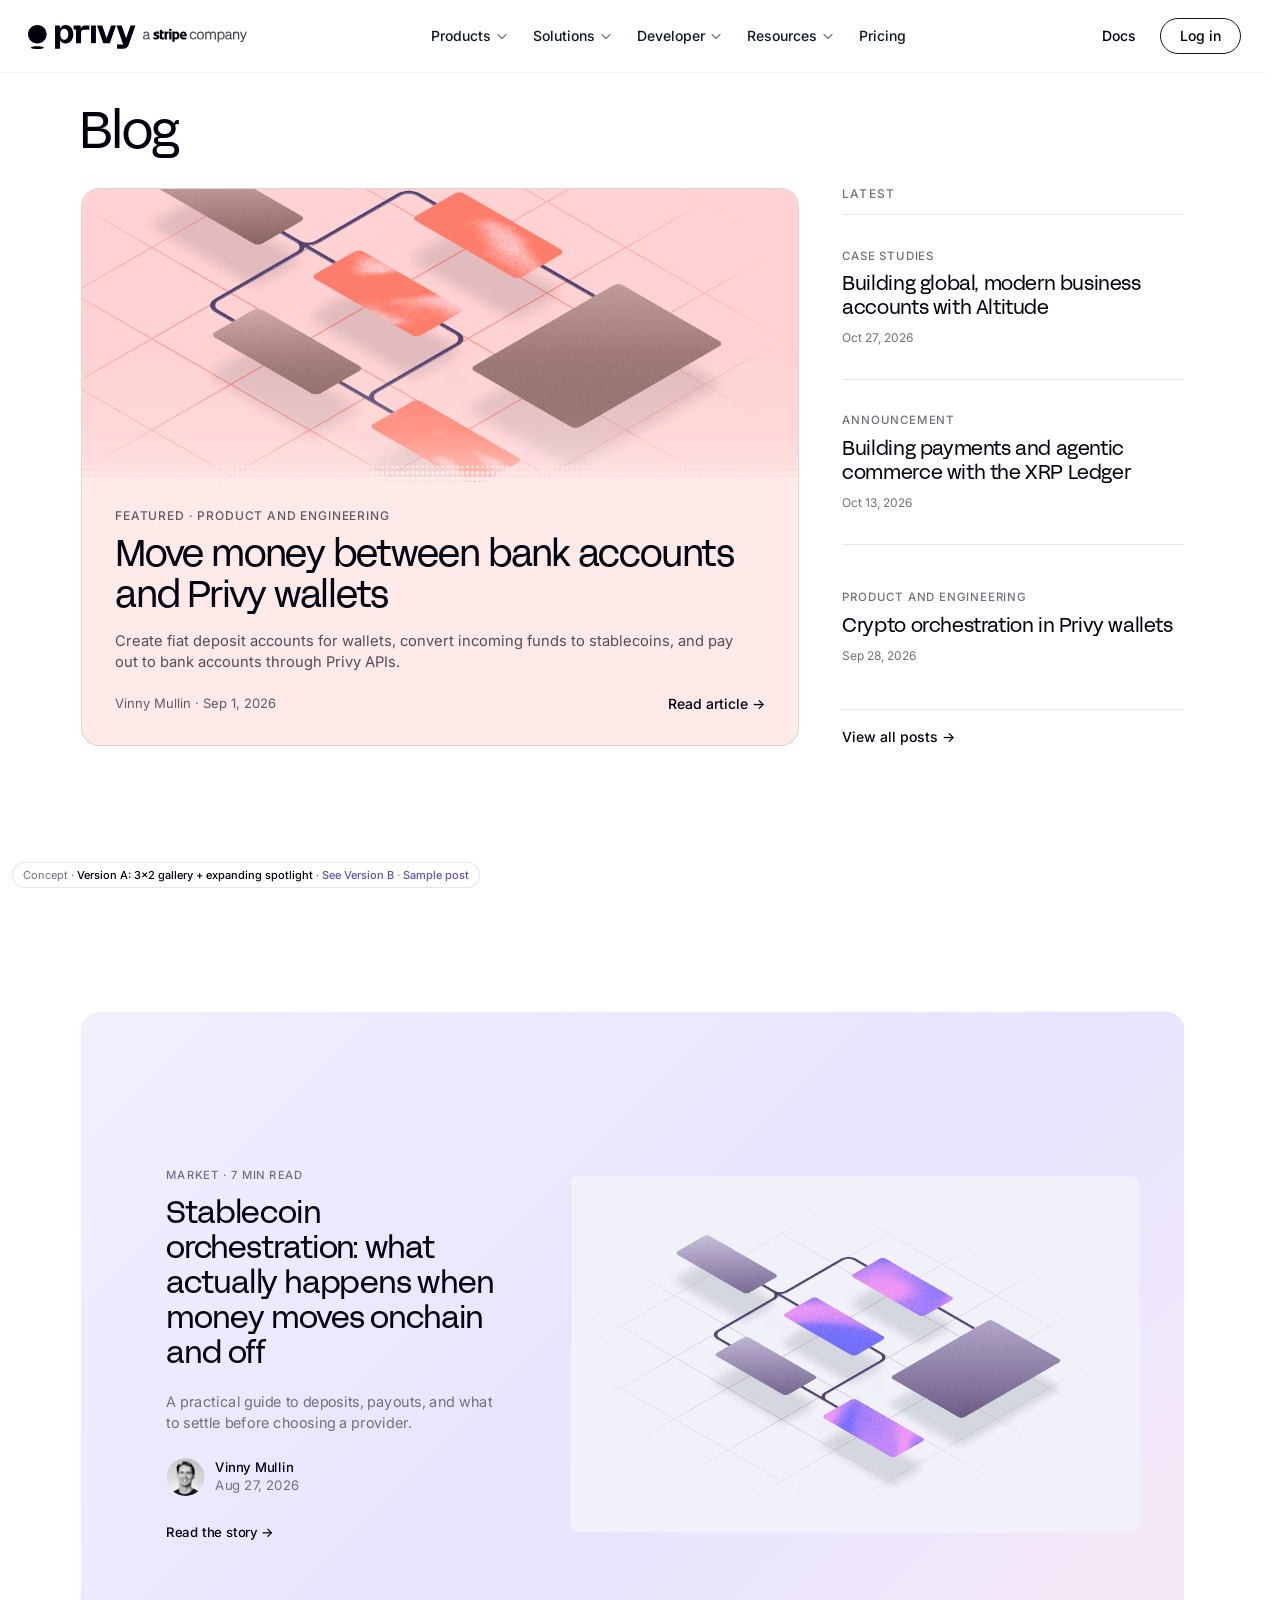
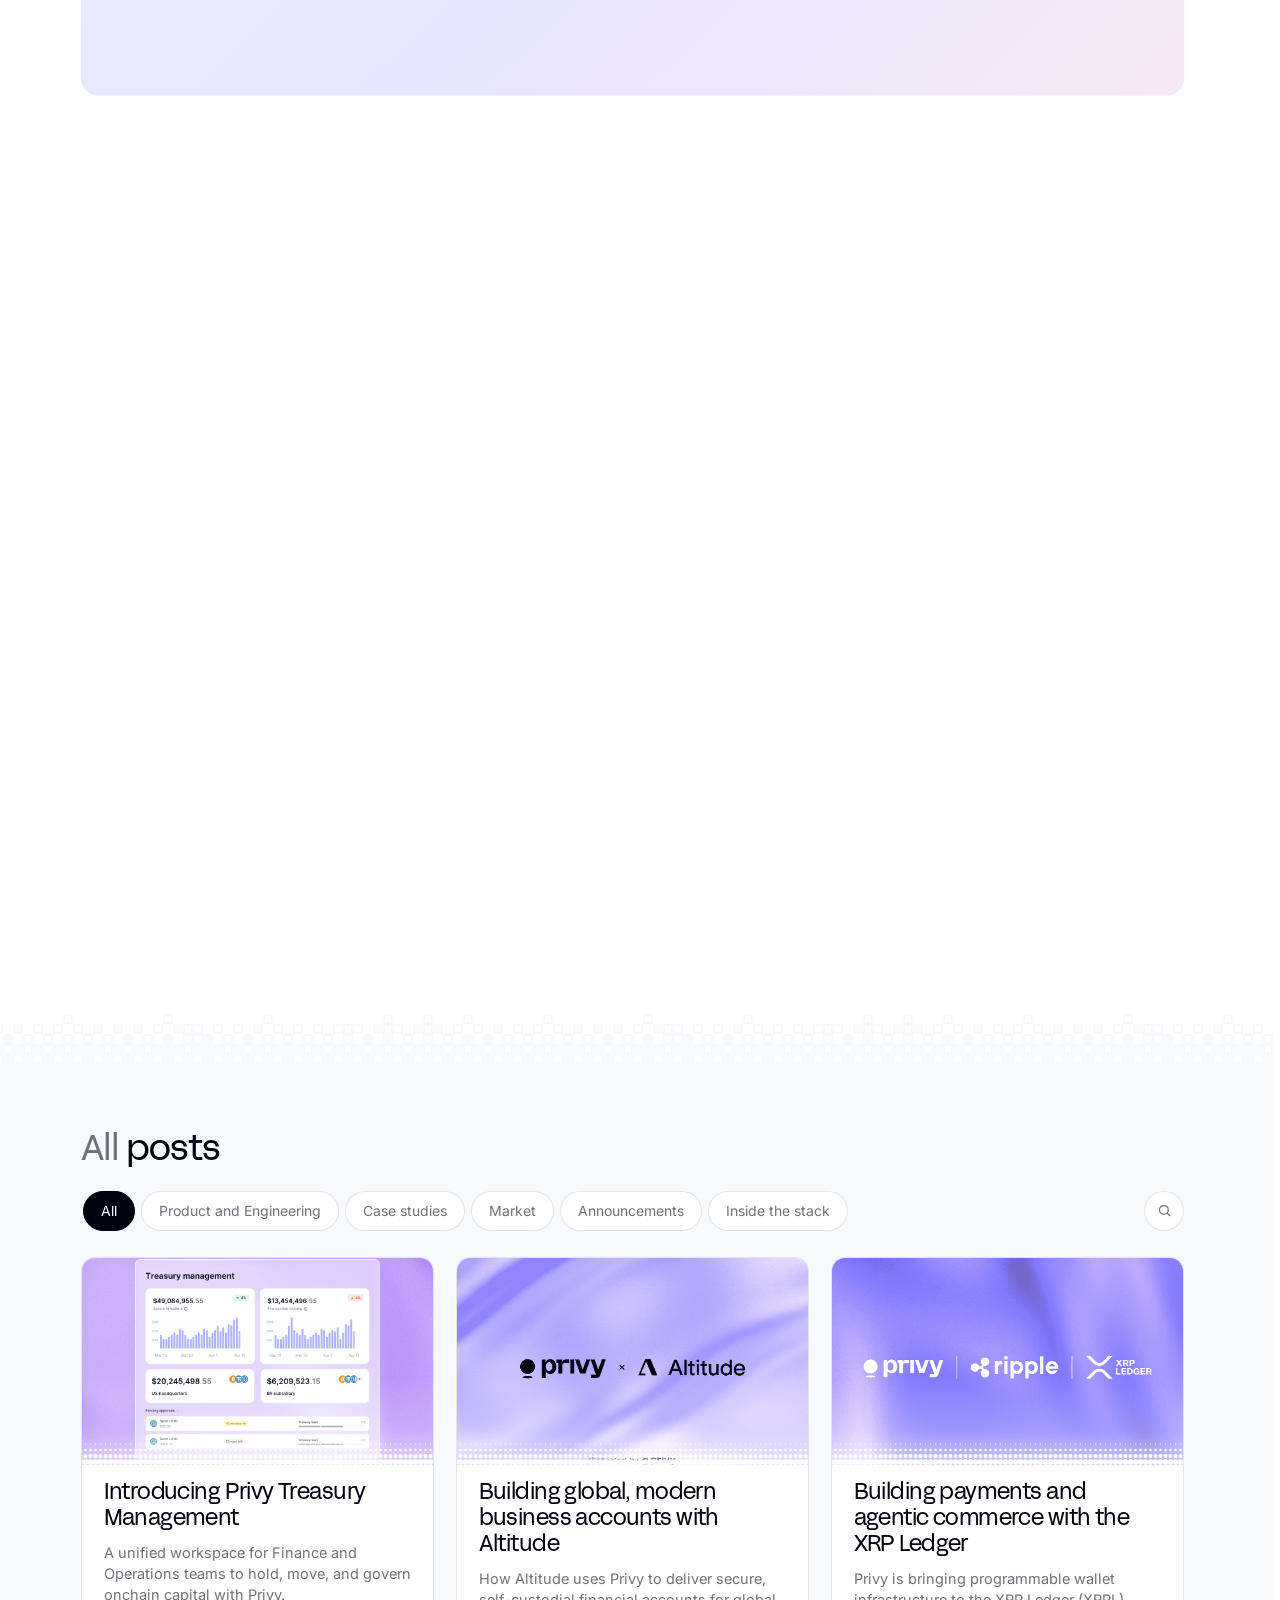
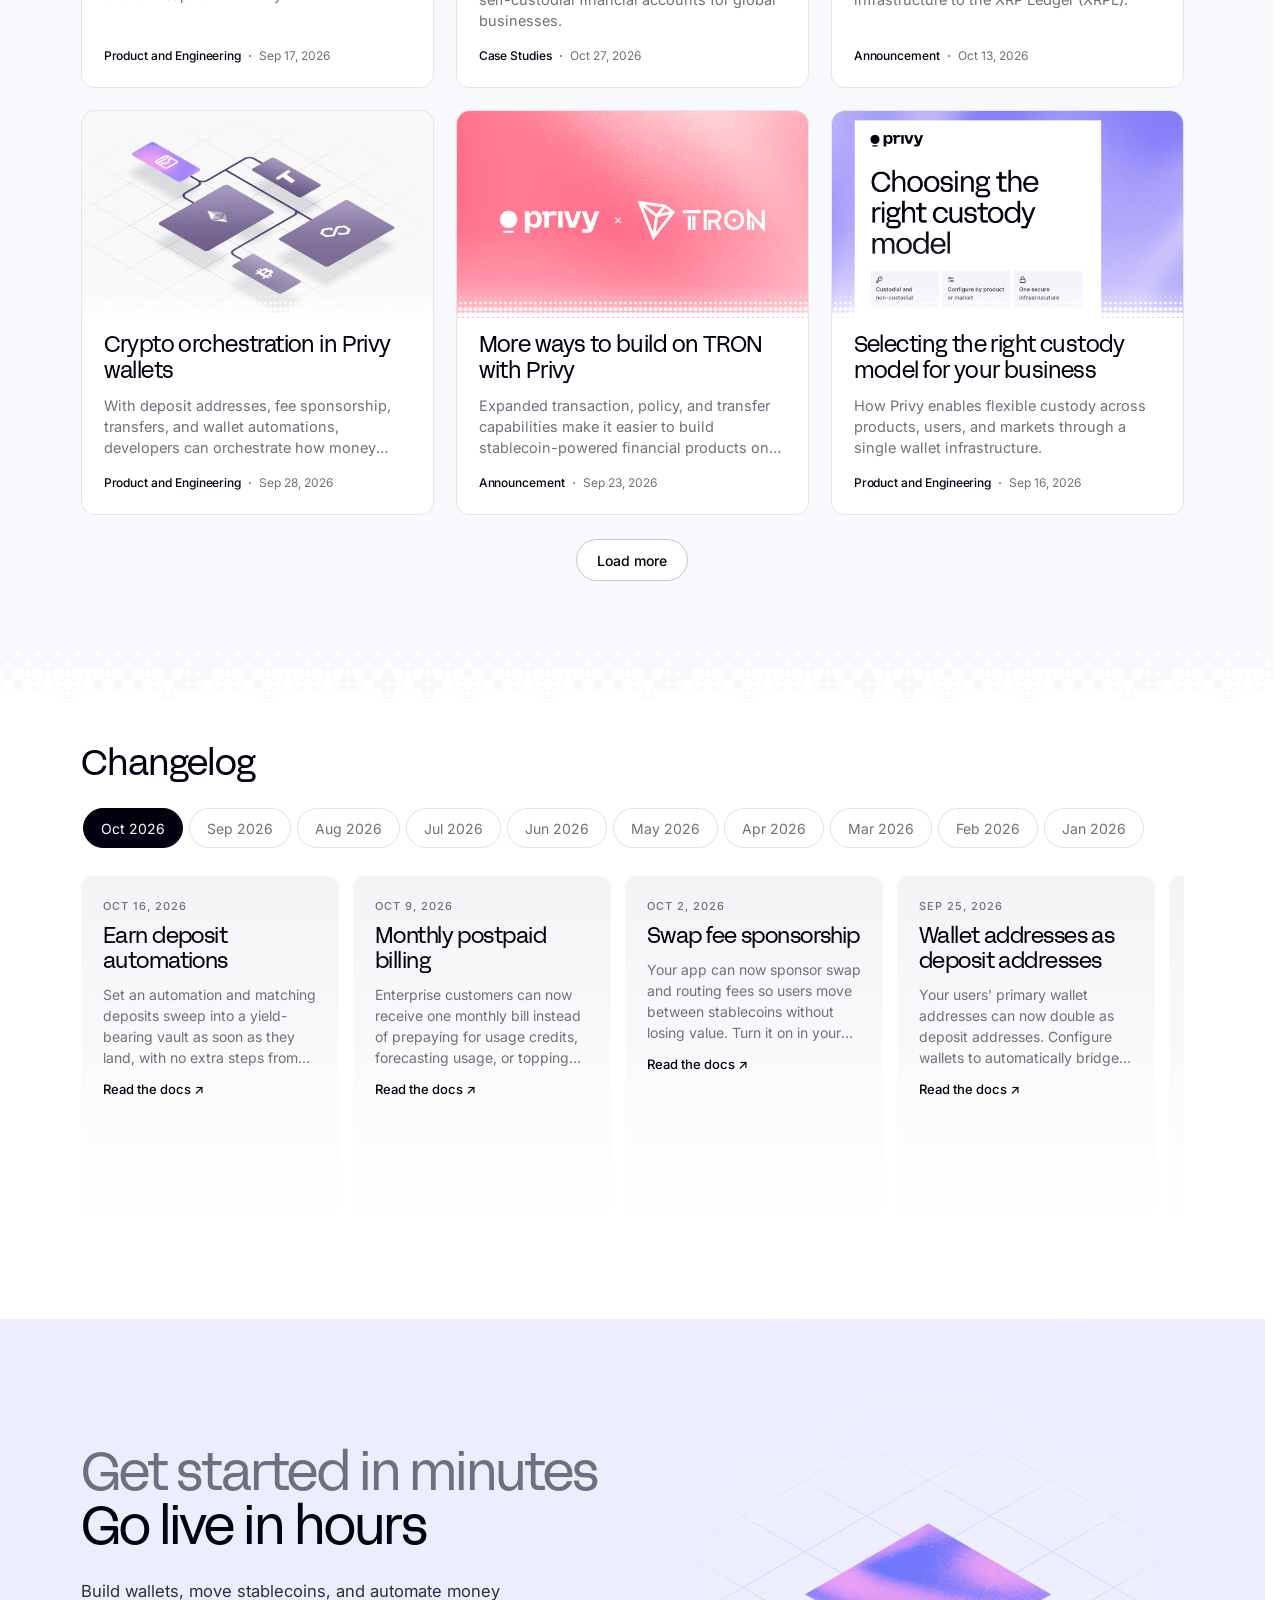
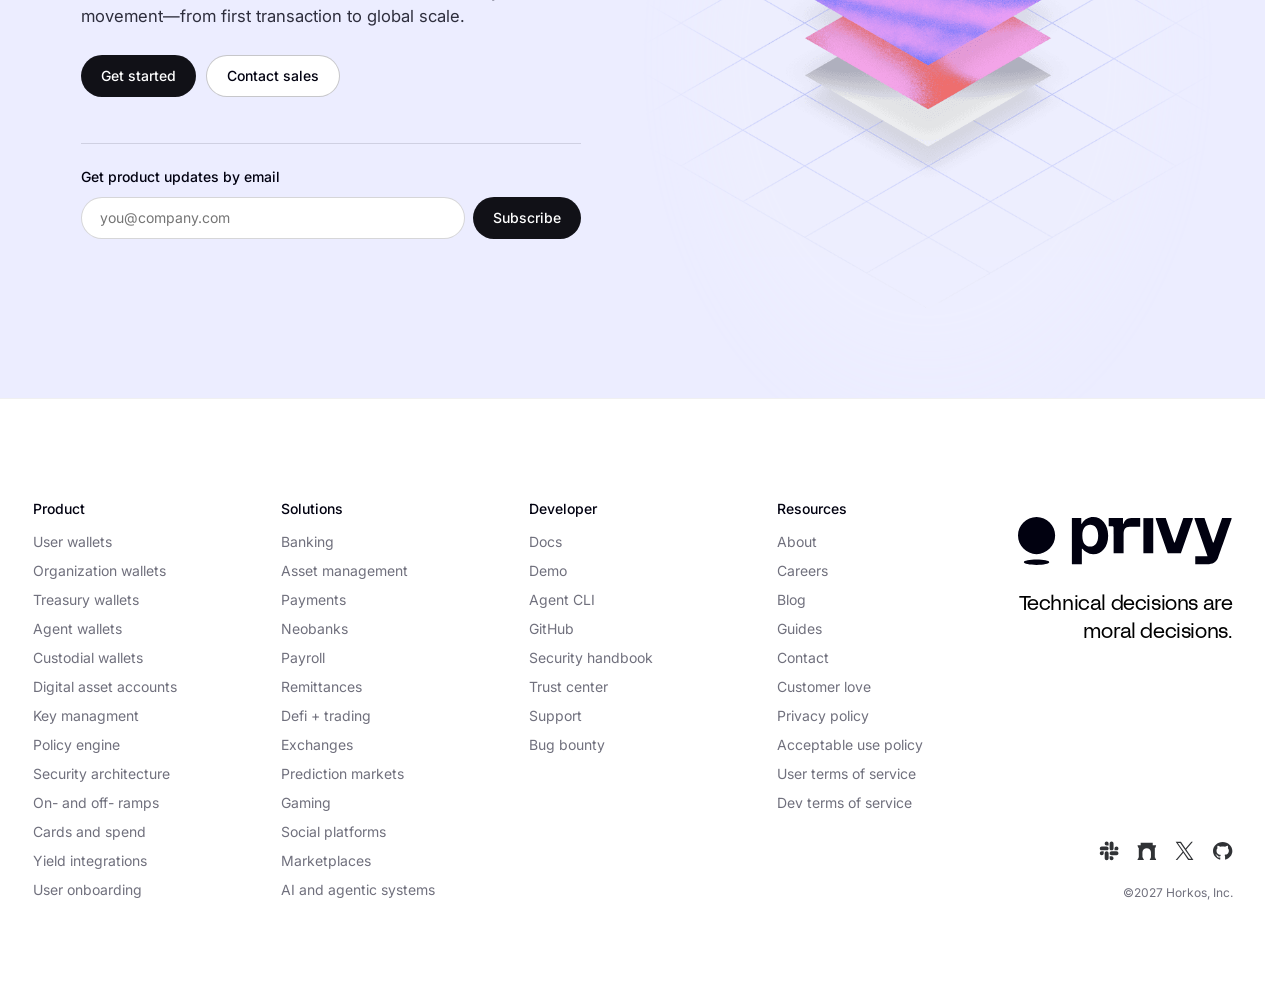
==== commit 9e967c52: "Move spotlight between hero and gallery; A = scroll-triggered expansion; add sample post page Follow" ====
--- a/index.html
+++ b/index.html
@@ -390,30 +390,21 @@
 .sec.clog{padding-top:var(--sgap);padding-bottom:var(--sgap)}
 .cta-in{padding:var(--sgap) 0}
 
-/* Version A: expanding spotlight. Five stories sit side by side; the open one widens, the rest
-   collapse to image strips. Timer bars still auto-advance; hovering a strip opens it and pauses. */
-.exp{--tw:clamp(300px,30vw,400px);--strip:clamp(56px,5.4vw,76px)}
-.exp .sptrack{width:var(--content);margin:0 auto;padding:0;gap:12px;height:clamp(360px,31vw,440px);transform:none!important}
-.exp .spcard{display:block;flex:0 0 var(--strip);width:auto;min-width:0;padding:0;overflow:hidden;opacity:1;transition:flex-grow .8s var(--ease)}
-.exp .spcard.on{flex-grow:1}
-.exp .spimg{position:absolute;inset:12px;aspect-ratio:auto;transition:left .8s var(--ease)}
-.exp .spcard.on .spimg{left:var(--tw)}
-.exp .spcard:not(.on) .spimg img{transform:scale(1.4);filter:blur(10px) saturate(1.2)}
-.exp .spimg img{transition:transform 1.2s var(--ease),filter .6s}
-.exp .sptext{position:absolute;left:0;top:0;bottom:0;width:var(--tw);opacity:0;visibility:hidden;transition:opacity .25s,visibility .25s}
-.exp .spcard.on .sptext{opacity:1;visibility:visible;transition:opacity .5s .35s,visibility 0s}
-.exp .spcard::before{content:"";position:absolute;inset:12px;border-radius:10px;z-index:1;background:linear-gradient(to top,rgba(1,1,16,.62),rgba(1,1,16,0) 70%);transition:opacity .4s;pointer-events:none}
-.exp .spcard::after{content:attr(data-title);position:absolute;left:50%;bottom:26px;max-height:calc(100% - 52px);z-index:2;writing-mode:vertical-rl;transform:translateX(-50%) rotate(180deg);color:#fff;font-size:15px;font-weight:500;line-height:1.2;letter-spacing:-.01em;white-space:nowrap;overflow:hidden;text-overflow:ellipsis;transition:opacity .4s;pointer-events:none}
-.exp .spcard.on::before,.exp .spcard.on::after{opacity:0}
-.exp .spcard:not(.on):hover::before{background:linear-gradient(to top,rgba(89,84,184,.8),rgba(89,84,184,0) 75%)}
-@media(max-width:820px){
-  .exp .sptrack{flex-direction:column;height:auto;gap:10px}
-  .exp .spcard{flex:none;height:64px}
-  .exp .spcard.on{height:auto}
-  .exp .spcard.on .spimg{position:relative;inset:auto;left:auto;aspect-ratio:1.6;margin:12px 12px 0}
-  .exp .spcard.on .sptext{position:relative;width:auto;padding:20px 12px 16px}
-  .exp .spcard::after{left:24px;right:24px;bottom:auto;top:50%;max-height:none;writing-mode:horizontal-tb;transform:translateY(-50%)}
-}
+/* Version A: scroll-triggered expansion. The spotlight pins to the screen and grows from page width
+   to full screen as you scroll, then lets go. --p (0..1) is set from scroll position below. */
+#spotlight.grow{padding:calc(var(--band)/2) 0 0;overflow:visible} /* .spot has overflow:hidden, which breaks position:sticky */
+.grow .gwrap{position:relative;height:190vh}
+.grow .gstick{position:sticky;top:0;height:100vh;overflow:hidden}
+.grow .gcard{--p:0;position:absolute;inset:0;display:grid;place-items:center;color:var(--ink);background:linear-gradient(135deg,#f3f2ff 0%,#e6e4ff 55%,#fbeaf2 100%);clip-path:inset(calc((1 - var(--p)) * 12vh) calc((1 - var(--p)) * (100% - var(--content)) / 2) round calc((1 - var(--p)) * 18px))}
+.grow .gin{width:var(--content);display:grid;grid-template-columns:minmax(0,.85fr) minmax(0,1.15fr);gap:clamp(16px,2vw,28px);align-items:center;padding:12px;transform:scale(calc(.94 + .06 * var(--p)))}
+.grow .gcard:hover h3{color:var(--deep)}
+.grow .gcard:hover .spimg img{transform:scale(1.03)}
+@media(max-width:820px){.grow .gin{grid-template-columns:minmax(0,1fr)}}
+@media(prefers-reduced-motion:reduce){.grow .gwrap{height:auto}.grow .gstick{position:relative;height:auto}.grow .gcard{position:relative;clip-path:none;width:var(--content);margin:0 auto;border-radius:18px}.grow .gin{transform:none}}
+
+.spdek{font-size:clamp(15px,1.2vw,17px);line-height:1.5;color:var(--muted);margin:-8px 0 26px;max-width:30em}
+.spgo{display:block;margin-top:28px;font-size:14px;font-weight:500}
+.sec.clog{padding-top:calc(var(--sgap) - var(--band)/2)}
 .vnote{pointer-events:auto}.vnote b{font-weight:500;color:var(--ink)}.vnote a{color:var(--deep);font-weight:500}
 </style>
 <link rel="stylesheet" href="assets/footer.css?v=3820a8a8">
@@ -452,6 +443,8 @@
   </div>
 </section>
 
+<section class="spot grow" id="spotlight" aria-label="Spotlight"><div class="head reveal"><h2><em>In the</em> spotlight</h2></div><div class="gwrap"><div class="gstick"><a class="gcard" href="posts/stablecoin-orchestration-guide.html"><div class="gin"><div class="sptext"><div class="eyebrow">Market · 7 min read</div><h3>Stablecoin orchestration: what actually happens when money moves onchain and off</h3><p class="spdek">A practical guide to deposits, payouts, and what to settle before choosing a provider.</p><div class="spby"><img src="assets/ext/24f515a9b10f.webp" alt="" loading="lazy"><div><b>Vinny Mullin</b><span>Aug 27, 2026</span></div></div><span class="spgo">Read the story <span class="arrow">→</span></span></div><div class="spimg"><img src="assets/img/09WA5QS3rowFUEaQWvXtaoHIfQ.png" alt="" loading="lazy"></div></div></a></div></div></section>
+
 <section id="wall" aria-labelledby="wt">
   <div class="wrow">
     <h2 id="wt"><em>All</em> posts</h2>
@@ -463,7 +456,6 @@
   <div class="more" id="more"><button class="btn line" id="moreBtn" type="button">Load more</button></div>
 </section>
 
-<section class="spot exp" id="spotlight" aria-roledescription="carousel" aria-label="Spotlight"><div class="head reveal"><h2><em>In the</em> spotlight</h2></div><div class="sptrack" id="spTrack"><a class="spcard on" href="posts/privy-treasury-management-for-onchain-capital.html" role="group" aria-roledescription="slide" aria-label="1 of 5" data-i="0" data-title="Introducing Privy Treasury Management"><div class="spimg"><img src="assets/img/Q311Lsne14IBqfTnz5Iya5w3sk.png" alt="" loading="lazy"></div><div class="sptext"><div class="eyebrow">Product and Engineering · 2 min read</div><h3>Introducing Privy Treasury Management</h3><div class="spby"><img src="assets/ext/8973a37e43d6.webp" alt="" loading="lazy"><div><b>Sejal Jhawer</b><span>Sep 17, 2026</span></div></div></div></a><a class="spcard" href="posts/inside-the-stack-how-deel-is-turning-payroll-into-a-financial-account.html" role="group" aria-roledescription="slide" aria-label="2 of 5" data-i="1" data-title="Inside the stack: How Deel is turning payroll into a financial account" tabindex="-1" aria-hidden="true"><div class="spimg"><img src="assets/img/lJ5nbj4uhTvmtV4ItSkpPL0bPY.png" alt="" loading="lazy"></div><div class="sptext"><div class="eyebrow">Inside the stack · 4 min read</div><h3>Inside the stack: How Deel is turning payroll into a financial account</h3><div class="spby"><img src="assets/ext/5bae41b4d6ac.webp" alt="" loading="lazy"><div><b>Debbie Soon</b><span>Sep 15, 2026</span></div></div></div></a><a class="spcard" href="posts/launch-a-global-stablecoin-card-program.html" role="group" aria-roledescription="slide" aria-label="3 of 5" data-i="2" data-title="Launch a global stablecoin card program in as little as a month" tabindex="-1" aria-hidden="true"><div class="spimg"><img src="assets/img/qOQ7yR2rp7rMTteP0Ln85yoEu0.png" alt="" loading="lazy"></div><div class="sptext"><div class="eyebrow">Product and Engineering · 4 min read</div><h3>Launch a global stablecoin card program in as little as a month</h3><div class="spby"><img src="assets/ext/041919fbc23f.webp" alt="" loading="lazy"><div><b>Meghna Mehta</b><span>Sep 9, 2026</span></div></div></div></a><a class="spcard" href="posts/introducing-organization-wallets.html" role="group" aria-roledescription="slide" aria-label="4 of 5" data-i="3" data-title="Introducing Organization Wallets" tabindex="-1" aria-hidden="true"><div class="spimg"><img src="assets/img/aoQQJv9T1oK9j4e439d2H0bP8.png" alt="" loading="lazy"></div><div class="sptext"><div class="eyebrow">Product and Engineering · 2 min read</div><h3>Introducing Organization Wallets</h3><div class="spby"><img src="assets/ext/a2feead6646d.webp" alt="" loading="lazy"><div><b>Henri Stern</b><span>Aug 6, 2026</span></div></div></div></a><a class="spcard" href="posts/stablecoin-orchestration-guide.html" role="group" aria-roledescription="slide" aria-label="5 of 5" data-i="4" data-title="Stablecoin orchestration: what actually happens when money moves onchain and off" tabindex="-1" aria-hidden="true"><div class="spimg"><img src="assets/img/09WA5QS3rowFUEaQWvXtaoHIfQ.png" alt="" loading="lazy"></div><div class="sptext"><div class="eyebrow">Market · 7 min read</div><h3>Stablecoin orchestration: what actually happens when money moves onchain and off</h3><div class="spby"><img src="assets/ext/24f515a9b10f.webp" alt="" loading="lazy"><div><b>Vinny Mullin</b><span>Aug 27, 2026</span></div></div></div></a></div><div class="spfoot"><div class="spbars" role="tablist" aria-label="Spotlight slides"><button class="spbar on" type="button" role="tab" aria-label="Go to slide 1" aria-selected="true" data-i="0"><i></i></button><button class="spbar" type="button" role="tab" aria-label="Go to slide 2" aria-selected="false" data-i="1"><i></i></button><button class="spbar" type="button" role="tab" aria-label="Go to slide 3" aria-selected="false" data-i="2"><i></i></button><button class="spbar" type="button" role="tab" aria-label="Go to slide 4" aria-selected="false" data-i="3"><i></i></button><button class="spbar" type="button" role="tab" aria-label="Go to slide 5" aria-selected="false" data-i="4"><i></i></button></div></div></section>
 <div class="sec clog">
   <div class="head reveal"><h2>Changelog</h2></div>
   <div class="months" id="months" role="group" aria-label="Jump to month"><button class="chip" type="button" data-m="2026-10" aria-pressed="true">Oct 2026</button><button class="chip" type="button" data-m="2026-09" aria-pressed="false">Sep 2026</button><button class="chip" type="button" data-m="2026-08" aria-pressed="false">Aug 2026</button><button class="chip" type="button" data-m="2026-07" aria-pressed="false">Jul 2026</button><button class="chip" type="button" data-m="2026-06" aria-pressed="false">Jun 2026</button><button class="chip" type="button" data-m="2026-05" aria-pressed="false">May 2026</button><button class="chip" type="button" data-m="2026-04" aria-pressed="false">Apr 2026</button><button class="chip" type="button" data-m="2026-03" aria-pressed="false">Mar 2026</button><button class="chip" type="button" data-m="2026-02" aria-pressed="false">Feb 2026</button><button class="chip" type="button" data-m="2026-01" aria-pressed="false">Jan 2026</button></div>
@@ -488,7 +480,7 @@
 </main>
 
 <footer class="pf"><div class="pf-inner"><div class="pf-cols"><div class="pf-col"><h2 class="pf-title">Product</h2><ul><li><a href="https://www.privy.io/wallets">User wallets</a></li><li><a href="https://www.privy.io/organization-wallets">Organization wallets</a></li><li><a href="https://www.privy.io/treasury">Treasury wallets</a></li><li><a href="https://www.privy.io/agent-wallets">Agent wallets</a></li><li><a href="https://www.privy.io/wallets">Custodial wallets</a></li><li><a href="https://www.privy.io/accounts">Digital asset accounts</a></li><li><a href="https://www.privy.io/keys">Key managment</a></li><li><a href="https://www.privy.io/keys">Policy engine</a></li><li><a href="https://www.privy.io/security">Security architecture</a></li><li><a href="https://www.privy.io/integrations#onramp">On- and off- ramps</a></li><li><a href="https://www.privy.io/integrations">Cards and spend</a></li><li><a href="https://www.privy.io/integrations#yield">Yield integrations</a></li><li><a href="https://www.privy.io/user-wallets">User onboarding</a></li></ul></div><div class="pf-col"><h2 class="pf-title">Solutions</h2><ul><li><a href="https://www.privy.io/fintech">Banking</a></li><li><a href="https://www.privy.io/fintech">Asset management</a></li><li><a href="https://www.privy.io/fintech">Payments</a></li><li><a href="https://www.privy.io/fintech">Neobanks</a></li><li><a href="https://www.privy.io/fintech">Payroll</a></li><li><a href="https://www.privy.io/fintech">Remittances</a></li><li><a href="https://www.privy.io/defi">Defi + trading</a></li><li><a href="https://www.privy.io/defi">Exchanges</a></li><li><a href="https://www.privy.io/defi">Prediction markets</a></li><li><a href="https://www.privy.io/gaming">Gaming</a></li><li><a href="https://www.privy.io/consumer">Social platforms</a></li><li><a href="https://www.privy.io/consumer">Marketplaces</a></li><li><a href="https://www.privy.io/ai">AI and agentic systems</a></li></ul></div><div class="pf-col"><h2 class="pf-title">Developer</h2><ul><li><a href="https://docs.privy.io/">Docs</a></li><li><a href="https://demo.privy.io/">Demo</a></li><li><a href="https://www.npmjs.com/package/@privy-io/agent-wallet-cli">Agent CLI</a></li><li><a href="https://github.com/privy-io">GitHub</a></li><li><a href="https://www.privy.io/security#handbook">Security handbook</a></li><li><a href="https://trust.privy.io/">Trust center</a></li><li><a href="https://www.privy.io/slack">Support</a></li><li><a href="https://www.privy.io/vulnerability-disclosure">Bug bounty</a></li></ul></div><div class="pf-col"><h2 class="pf-title">Resources</h2><ul><li><a href="https://www.privy.io/careers">About</a></li><li><a href="https://www.privy.io/careers">Careers</a></li><li><a href="index.html">Blog</a></li><li><a href="https://www.privy.io/learn">Guides</a></li><li><a href="https://www.privy.io/#contact">Contact</a></li><li><a href="https://www.privy.io/love">Customer love</a></li><li><a href="https://www.privy.io/privacy-policy">Privacy policy</a></li><li><a href="https://www.privy.io/acceptable-use-policy">Acceptable use policy</a></li><li><a href="https://www.privy.io/user-terms-of-service">User terms of service</a></li><li><a href="https://www.privy.io/developer-terms-of-service">Dev terms of service</a></li></ul></div></div><div class="pf-brand"><a aria-label="Privy home" href="https://www.privy.io/"><svg class="pf-mark" viewBox="0 0 108 24" aria-hidden="true"><use href="#wordmark" width="219" height="24"/></svg></a><a class="pf-tag" href="https://www.privy.io/blog/privy-manifesto">Technical decisions are moral decisions.</a><div class="pf-br"><ul class="pf-soc"><li><a aria-label="Slack" href="https://www.privy.io/slack"><img src="assets/brand/slack.svg" alt="" width="20" height="20"></a></li><li><a aria-label="Farcaster" href="https://farcaster.xyz/privy"><img src="assets/brand/farcaster.svg" alt="" width="20" height="20"></a></li><li><a aria-label="X" href="https://x.com/privy_io"><img src="assets/brand/x.svg" alt="" width="20" height="20"></a></li><li><a aria-label="GitHub" href="https://github.com/privy-io"><img src="assets/brand/github.svg" alt="" width="20" height="20"></a></li></ul><p class="pf-copy">©2027 Horkos, Inc.</p></div></div></div></footer>
-<div class="note vnote">Concept · <b>Version A: 3×2 gallery + expanding spotlight</b> · <a href="version-b.html">See Version B →</a></div>
+<div class="note vnote">Concept · <b>Version A: 3×2 gallery + expanding spotlight</b> · <a href="version-b.html">See Version B</a> · <a href="posts/sample-post.html">Sample post</a></div>
 
 
 <div class="dim" aria-hidden="true"></div>
@@ -747,36 +739,6 @@
 })();
 
 
-/* ---------- spotlight carousel ---------- */
-(function(){
-  const sec=$('#spotlight'),track=$('#spTrack'),cards=[...track.children],bars=[...sec.querySelectorAll('.spbar')];
-  let i=0;const n=cards.length;
-  if(reduced)sec.classList.add('paused');
-  function show(k){
-    i=(k+n)%n;
-    const w=cards[0].offsetWidth+parseFloat(getComputedStyle(track).columnGap||24);
-    track.style.transform=`translateX(${-i*w}px)`;
-    cards.forEach((c,j)=>{const on=j===i;c.classList.toggle('on',on);c.setAttribute('aria-hidden',!on);c.tabIndex=on?0:-1;});
-    bars.forEach((b,j)=>{b.classList.remove('on');b.classList.toggle('done',j<i);b.setAttribute('aria-selected',j===i);});
-    void bars[i].offsetWidth;bars[i].classList.add('on');
-  }
-  bars.forEach(b=>{b.onclick=()=>show(+b.dataset.i);b.querySelector('i').addEventListener('animationend',()=>{if(b.classList.contains('on'))show(i+1);});});
-  cards.forEach(c=>c.addEventListener('click',e=>{if(!c.classList.contains('on')){e.preventDefault();show(+c.dataset.i);}}));
-  sec.addEventListener('keydown',e=>{if(e.key==='ArrowRight'){show(i+1);}if(e.key==='ArrowLeft'){show(i-1);}});
-  let sx=null;track.addEventListener('pointerdown',e=>{sx=e.clientX;});
-  addEventListener('pointerup',e=>{if(sx===null)return;const dx=e.clientX-sx;sx=null;if(Math.abs(dx)>60)show(i+(dx<0?1:-1));});
-  let acc=0,lockUntil=0,quiet;
-  sec.addEventListener('wheel',e=>{
-    if(Math.abs(e.deltaX)<=Math.abs(e.deltaY))return;
-    e.preventDefault();e.stopPropagation();
-    clearTimeout(quiet);quiet=setTimeout(()=>{acc=0;lockUntil=0;},180);
-    const now=performance.now();if(now<lockUntil)return;
-    acc+=e.deltaX;if(Math.abs(acc)>40){show(i+(acc>0?1:-1));acc=0;lockUntil=now+650;}
-  },{passive:false});
-  addEventListener('resize',()=>show(i));
-  if(matchMedia('(hover:hover)').matches)cards.forEach((c,j)=>c.addEventListener('mouseenter',()=>{if(!c.classList.contains('on'))show(j);}));
-  show(0);
-})();
 
 /* ---------- changelog: month jump + live month ---------- */
 (function(){
@@ -816,5 +778,17 @@
 window.__concept={field};
 })();
 </script>
+<script>
+/* Version A spotlight: progress 0 when the section pins, 1 after 60% of the pinned scroll; the rest holds full screen */
+(function(){
+  const wrap=document.querySelector('.gwrap'),card=document.querySelector('.gcard');
+  if(!wrap||matchMedia('(prefers-reduced-motion: reduce)').matches)return;
+  let raf=0;
+  function set(){raf=0;const r=wrap.getBoundingClientRect(),s=Math.min(1,Math.max(0,-r.top/((r.height-innerHeight)*.6)));
+    card.style.setProperty('--p',(s*s*(3-2*s)).toFixed(4));}
+  addEventListener('scroll',()=>{if(!raf)raf=requestAnimationFrame(set);},{passive:true});
+  addEventListener('resize',set);set();
+})();
+</script>
 </body>
 </html>
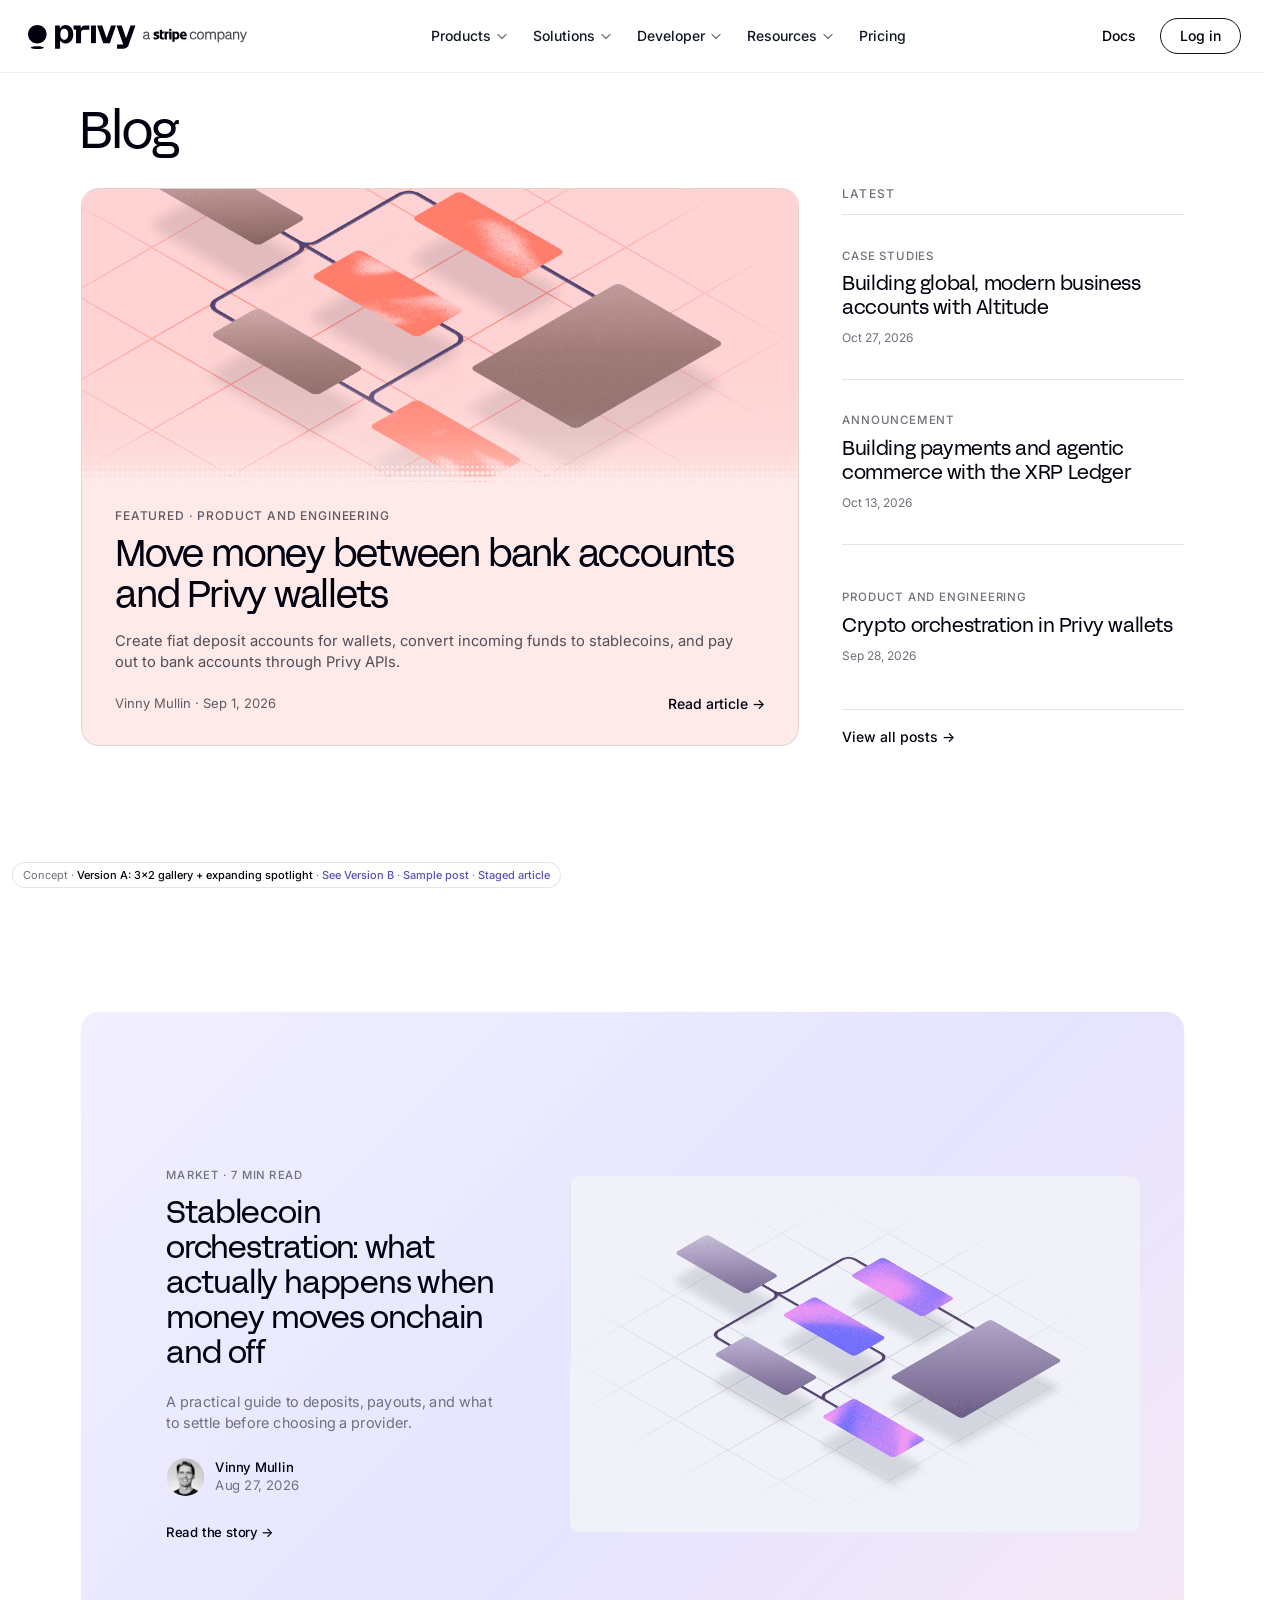
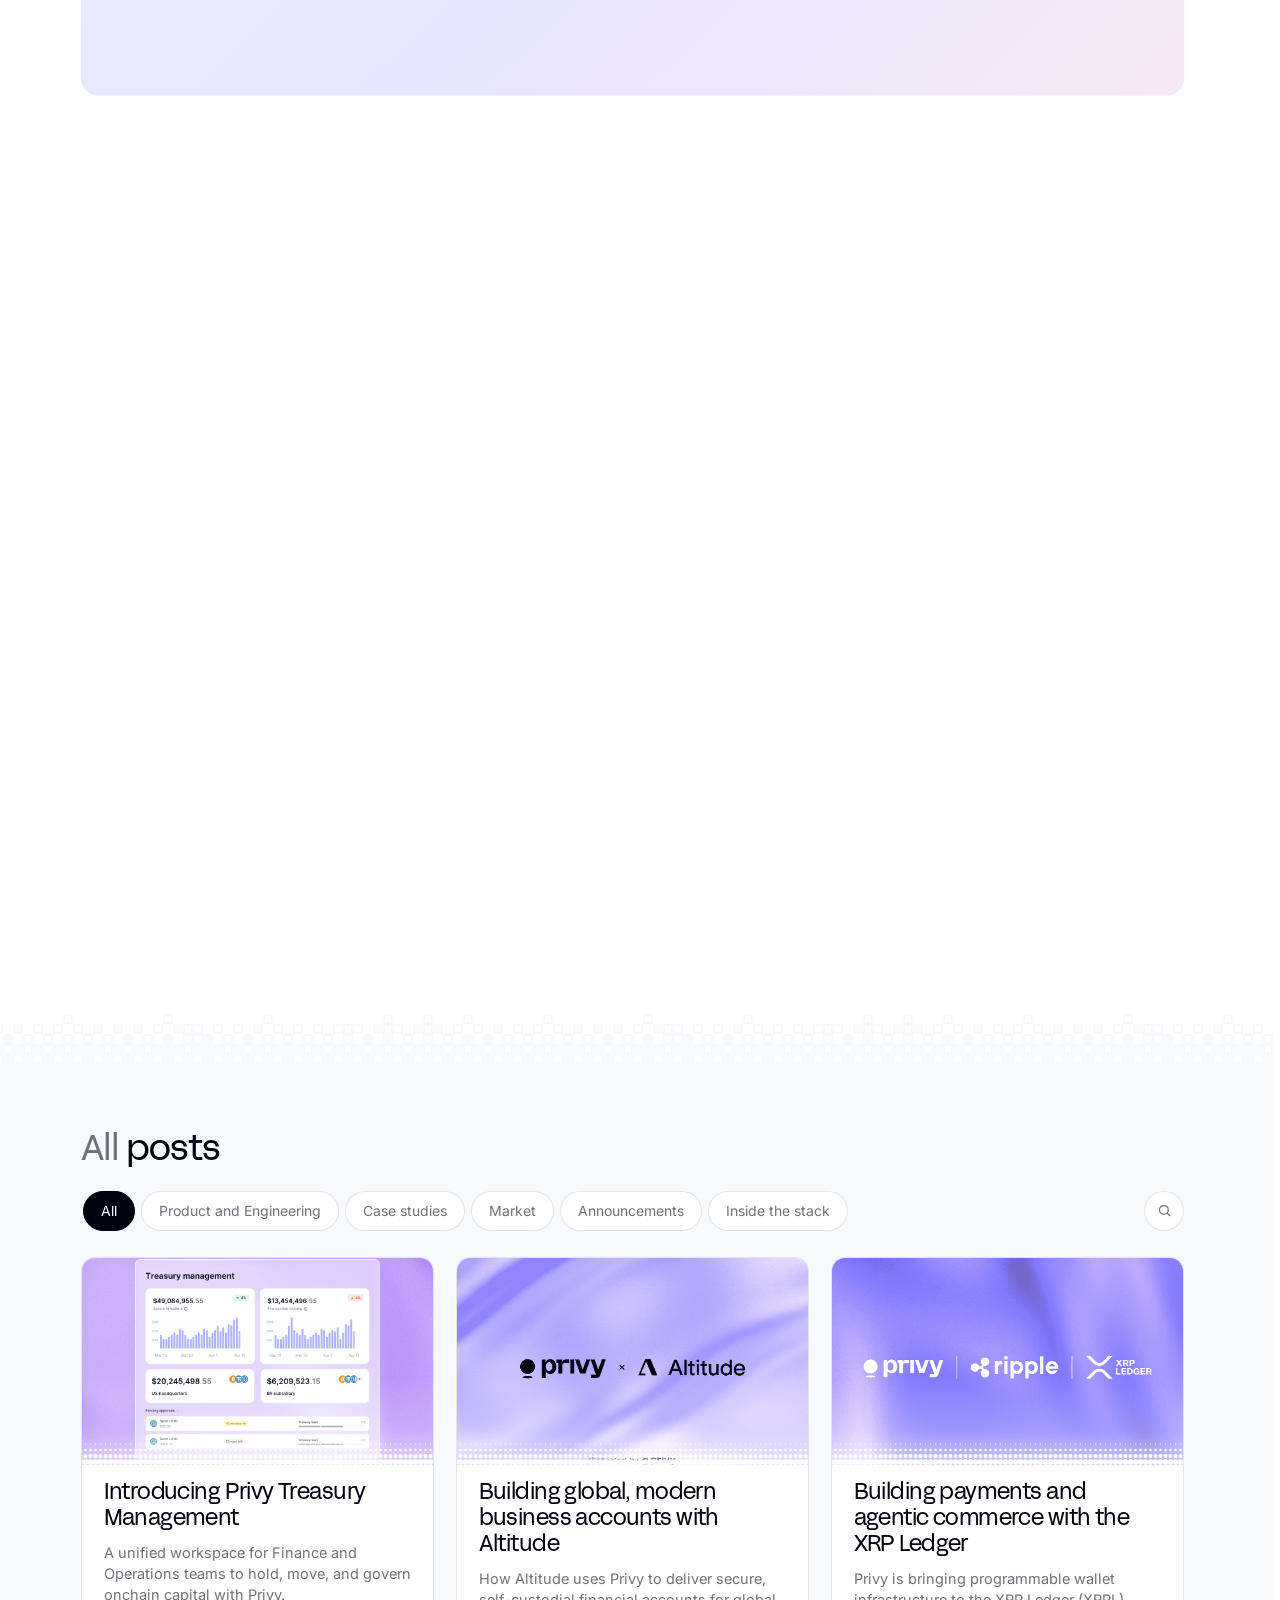
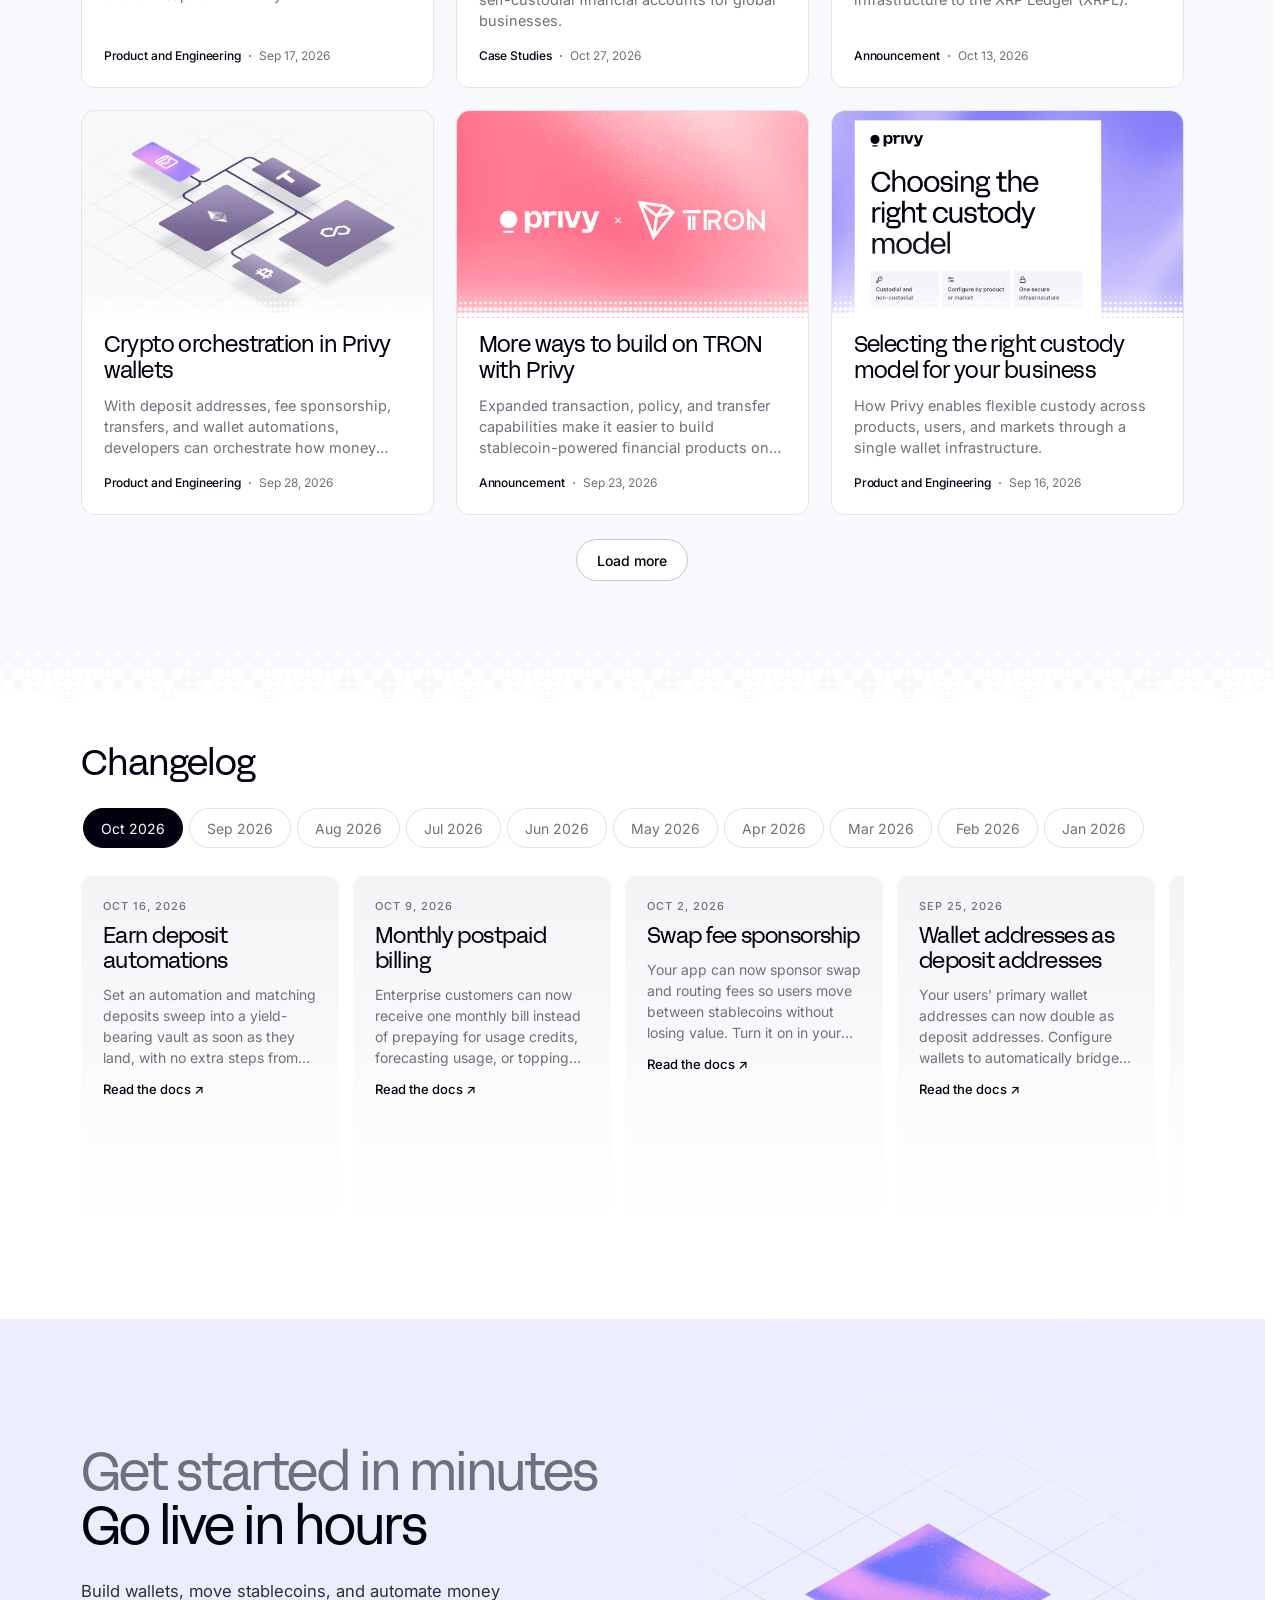
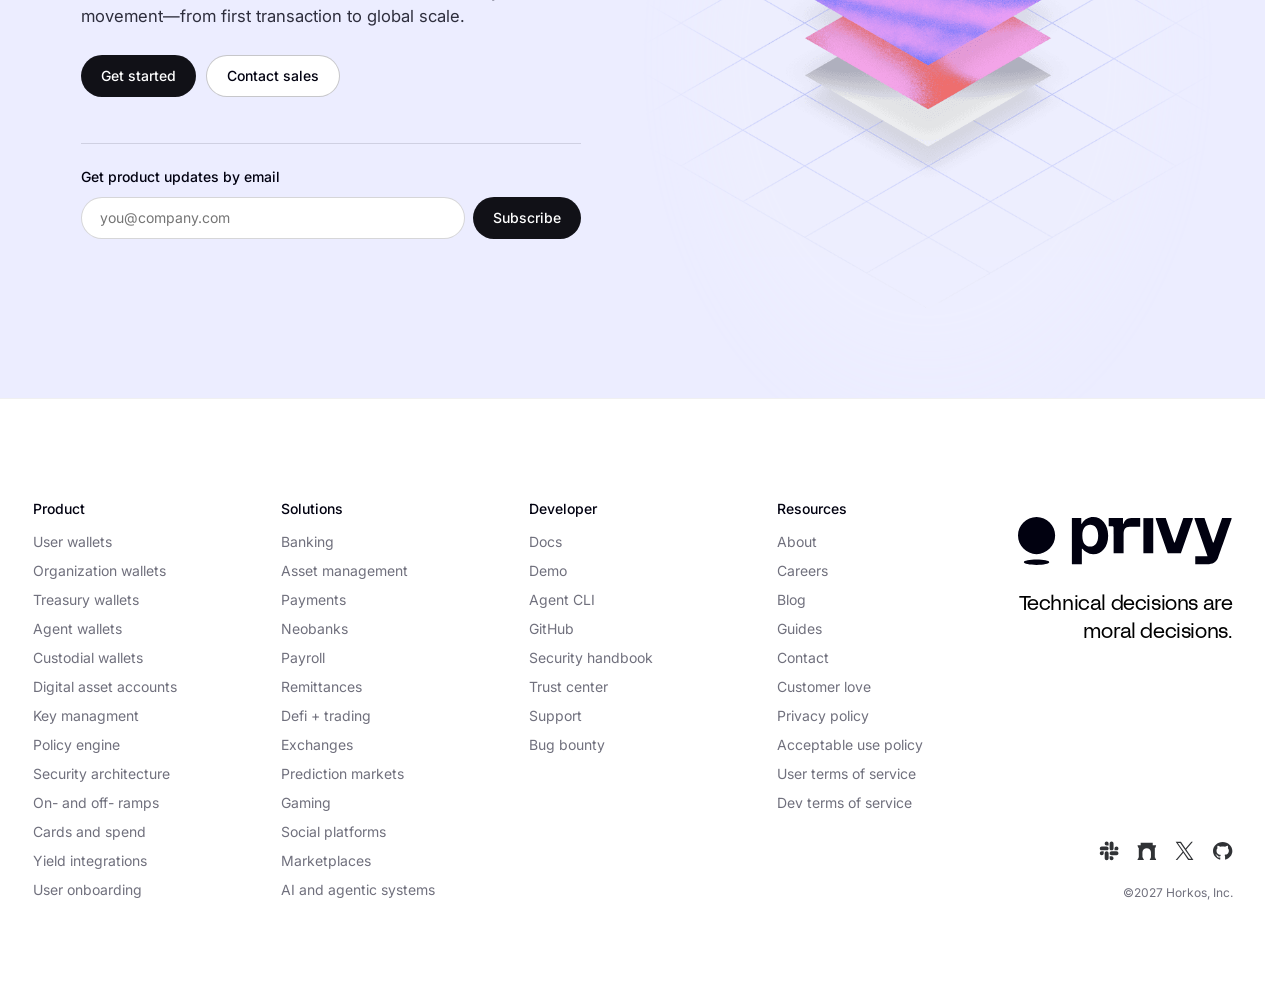
==== commit a251c058: "Staged article: Onafriq story with every post-page fix, tagged by audit finding" ====
--- a/index.html
+++ b/index.html
@@ -480,7 +480,7 @@
 </main>
 
 <footer class="pf"><div class="pf-inner"><div class="pf-cols"><div class="pf-col"><h2 class="pf-title">Product</h2><ul><li><a href="https://www.privy.io/wallets">User wallets</a></li><li><a href="https://www.privy.io/organization-wallets">Organization wallets</a></li><li><a href="https://www.privy.io/treasury">Treasury wallets</a></li><li><a href="https://www.privy.io/agent-wallets">Agent wallets</a></li><li><a href="https://www.privy.io/wallets">Custodial wallets</a></li><li><a href="https://www.privy.io/accounts">Digital asset accounts</a></li><li><a href="https://www.privy.io/keys">Key managment</a></li><li><a href="https://www.privy.io/keys">Policy engine</a></li><li><a href="https://www.privy.io/security">Security architecture</a></li><li><a href="https://www.privy.io/integrations#onramp">On- and off- ramps</a></li><li><a href="https://www.privy.io/integrations">Cards and spend</a></li><li><a href="https://www.privy.io/integrations#yield">Yield integrations</a></li><li><a href="https://www.privy.io/user-wallets">User onboarding</a></li></ul></div><div class="pf-col"><h2 class="pf-title">Solutions</h2><ul><li><a href="https://www.privy.io/fintech">Banking</a></li><li><a href="https://www.privy.io/fintech">Asset management</a></li><li><a href="https://www.privy.io/fintech">Payments</a></li><li><a href="https://www.privy.io/fintech">Neobanks</a></li><li><a href="https://www.privy.io/fintech">Payroll</a></li><li><a href="https://www.privy.io/fintech">Remittances</a></li><li><a href="https://www.privy.io/defi">Defi + trading</a></li><li><a href="https://www.privy.io/defi">Exchanges</a></li><li><a href="https://www.privy.io/defi">Prediction markets</a></li><li><a href="https://www.privy.io/gaming">Gaming</a></li><li><a href="https://www.privy.io/consumer">Social platforms</a></li><li><a href="https://www.privy.io/consumer">Marketplaces</a></li><li><a href="https://www.privy.io/ai">AI and agentic systems</a></li></ul></div><div class="pf-col"><h2 class="pf-title">Developer</h2><ul><li><a href="https://docs.privy.io/">Docs</a></li><li><a href="https://demo.privy.io/">Demo</a></li><li><a href="https://www.npmjs.com/package/@privy-io/agent-wallet-cli">Agent CLI</a></li><li><a href="https://github.com/privy-io">GitHub</a></li><li><a href="https://www.privy.io/security#handbook">Security handbook</a></li><li><a href="https://trust.privy.io/">Trust center</a></li><li><a href="https://www.privy.io/slack">Support</a></li><li><a href="https://www.privy.io/vulnerability-disclosure">Bug bounty</a></li></ul></div><div class="pf-col"><h2 class="pf-title">Resources</h2><ul><li><a href="https://www.privy.io/careers">About</a></li><li><a href="https://www.privy.io/careers">Careers</a></li><li><a href="index.html">Blog</a></li><li><a href="https://www.privy.io/learn">Guides</a></li><li><a href="https://www.privy.io/#contact">Contact</a></li><li><a href="https://www.privy.io/love">Customer love</a></li><li><a href="https://www.privy.io/privacy-policy">Privacy policy</a></li><li><a href="https://www.privy.io/acceptable-use-policy">Acceptable use policy</a></li><li><a href="https://www.privy.io/user-terms-of-service">User terms of service</a></li><li><a href="https://www.privy.io/developer-terms-of-service">Dev terms of service</a></li></ul></div></div><div class="pf-brand"><a aria-label="Privy home" href="https://www.privy.io/"><svg class="pf-mark" viewBox="0 0 108 24" aria-hidden="true"><use href="#wordmark" width="219" height="24"/></svg></a><a class="pf-tag" href="https://www.privy.io/blog/privy-manifesto">Technical decisions are moral decisions.</a><div class="pf-br"><ul class="pf-soc"><li><a aria-label="Slack" href="https://www.privy.io/slack"><img src="assets/brand/slack.svg" alt="" width="20" height="20"></a></li><li><a aria-label="Farcaster" href="https://farcaster.xyz/privy"><img src="assets/brand/farcaster.svg" alt="" width="20" height="20"></a></li><li><a aria-label="X" href="https://x.com/privy_io"><img src="assets/brand/x.svg" alt="" width="20" height="20"></a></li><li><a aria-label="GitHub" href="https://github.com/privy-io"><img src="assets/brand/github.svg" alt="" width="20" height="20"></a></li></ul><p class="pf-copy">©2027 Horkos, Inc.</p></div></div></div></footer>
-<div class="note vnote">Concept · <b>Version A: 3×2 gallery + expanding spotlight</b> · <a href="version-b.html">See Version B</a> · <a href="posts/sample-post.html">Sample post</a></div>
+<div class="note vnote">Concept · <b>Version A: 3×2 gallery + expanding spotlight</b> · <a href="version-b.html">See Version B</a> · <a href="posts/sample-post.html">Sample post</a> · <a href="posts/staged-article.html">Staged article</a></div>
 
 
 <div class="dim" aria-hidden="true"></div>
